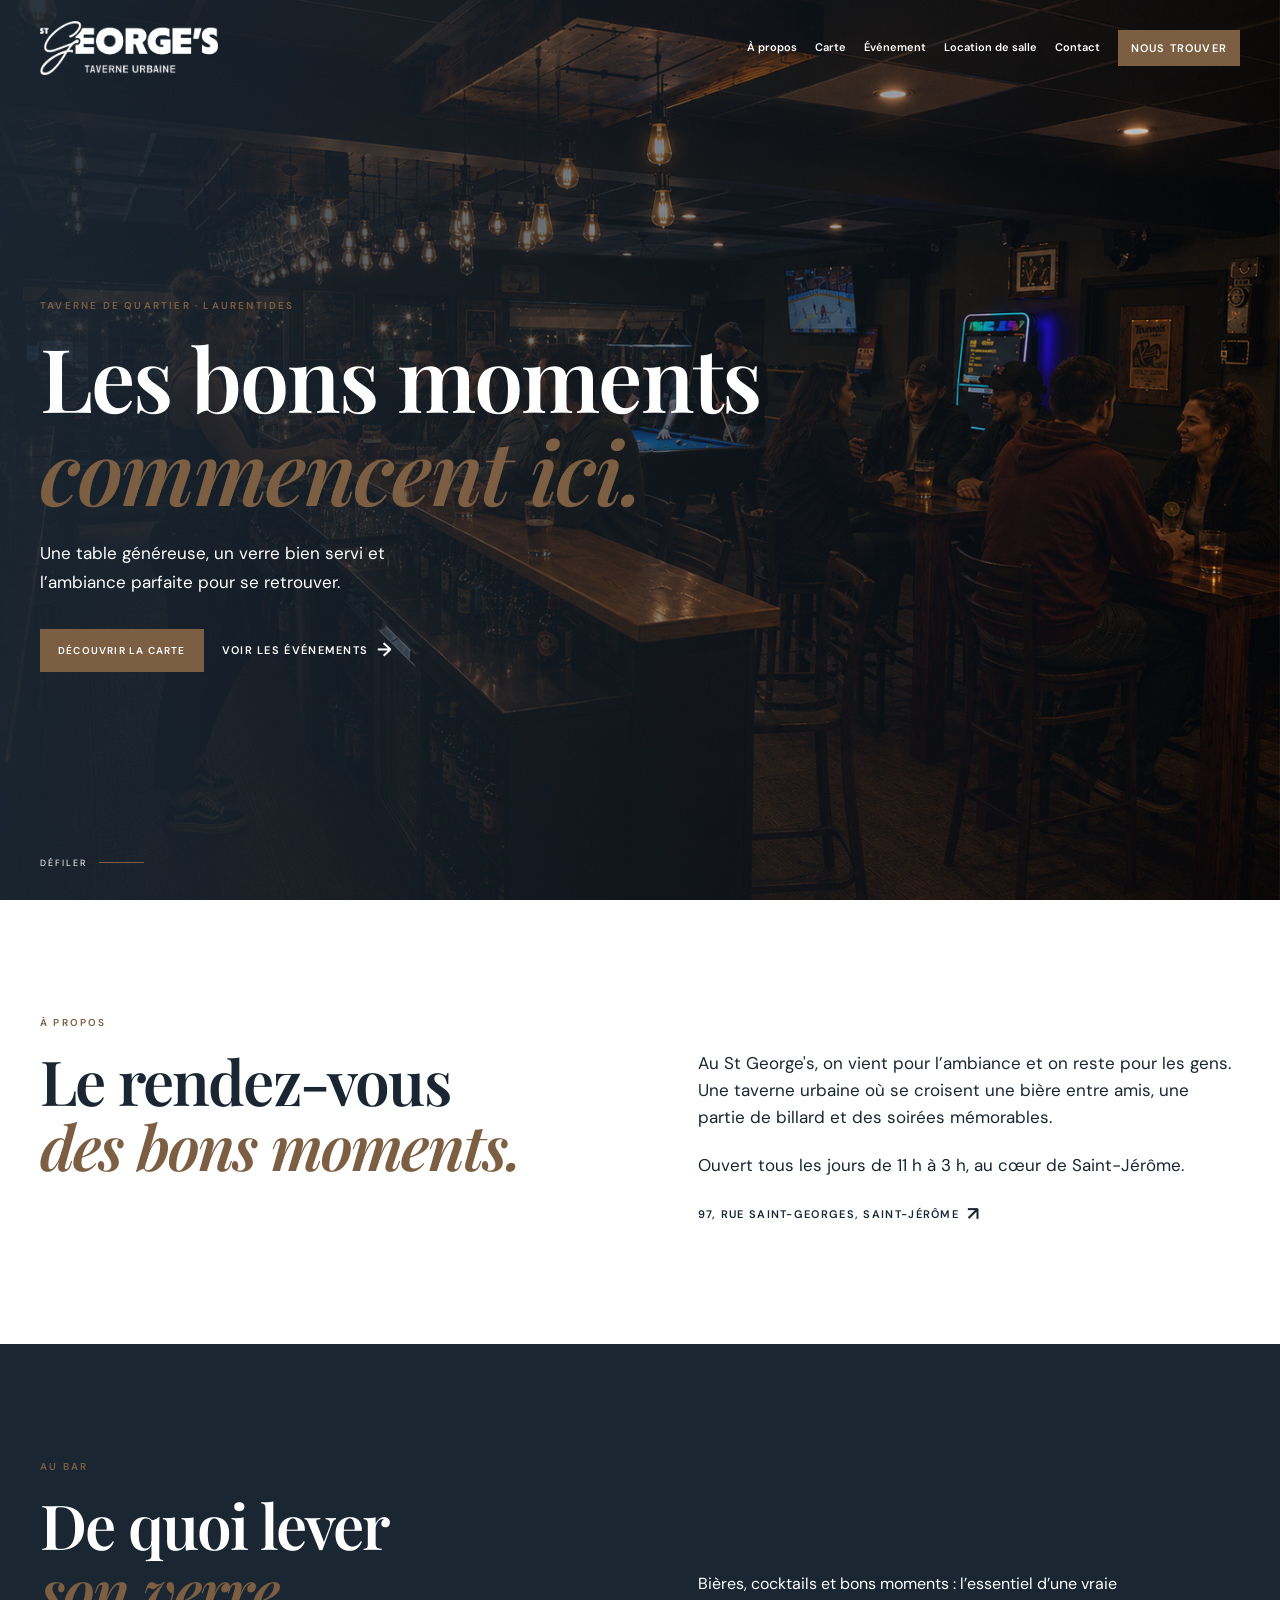
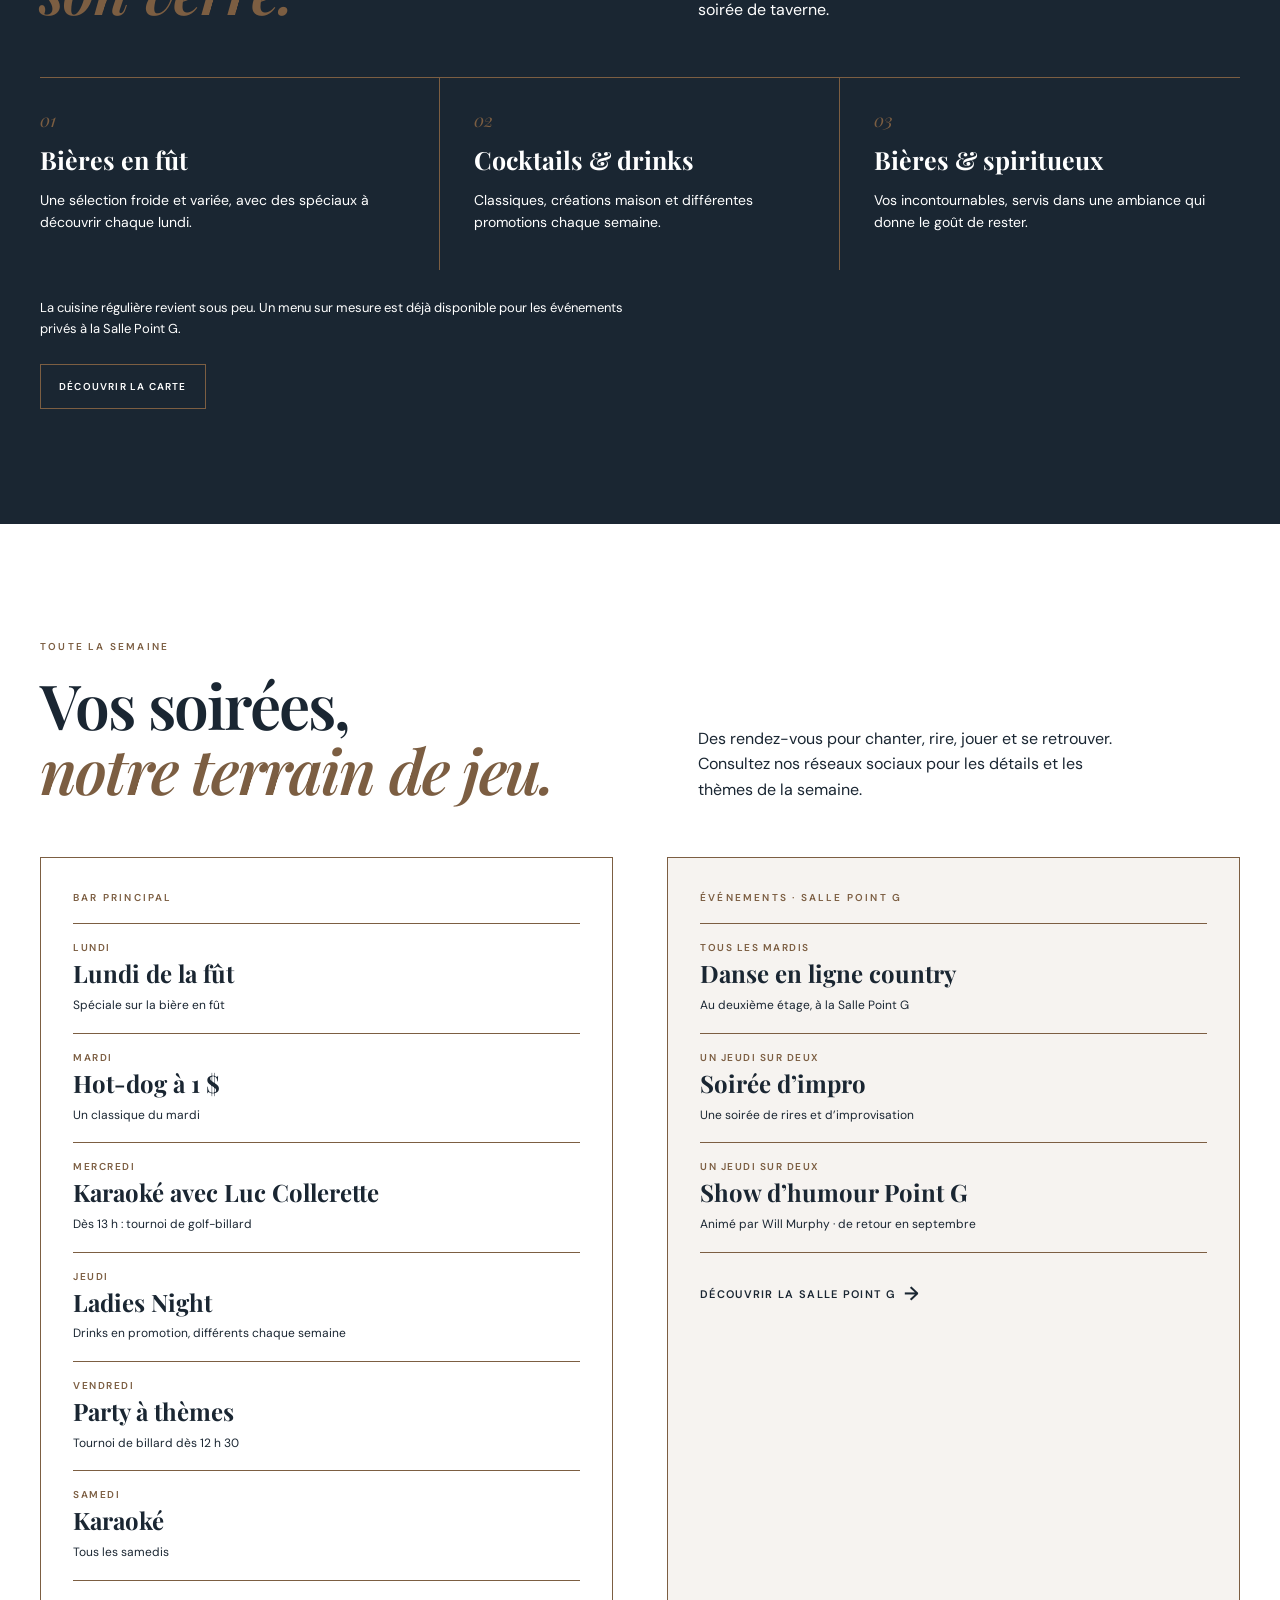
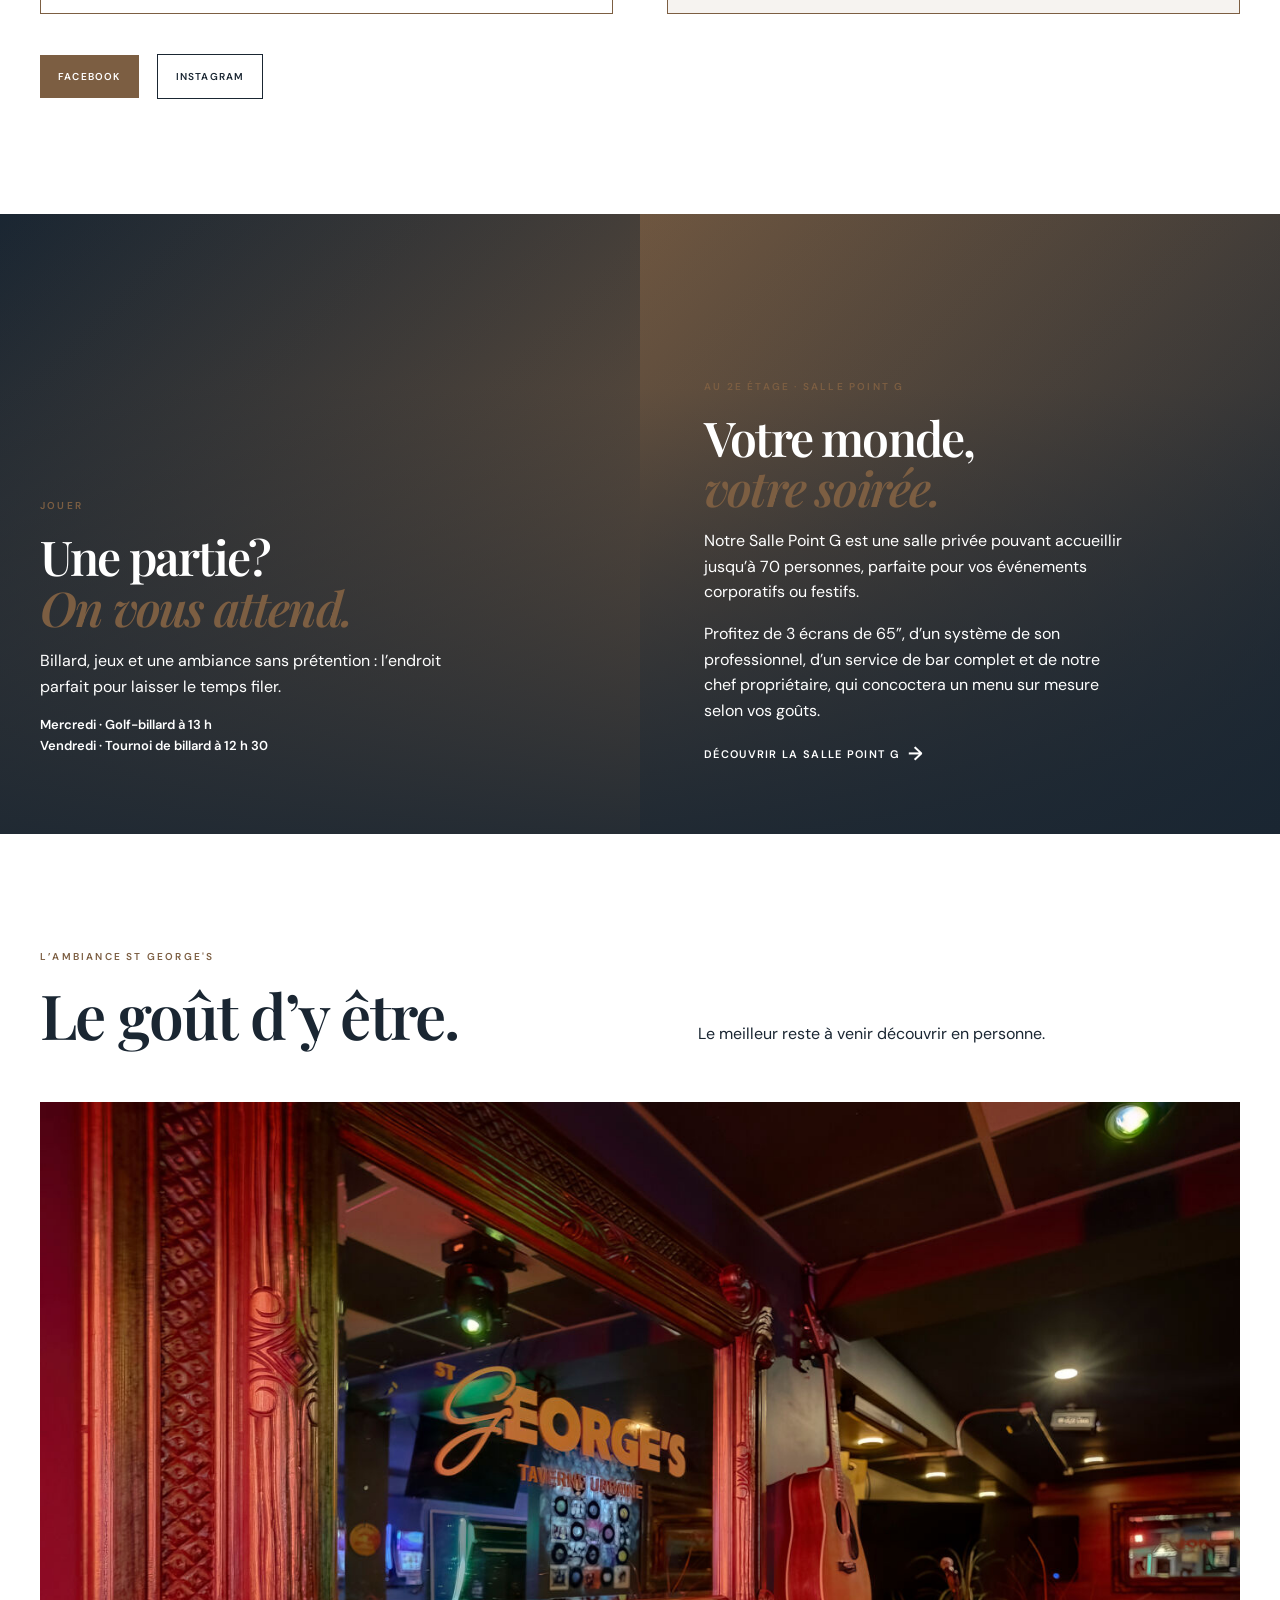
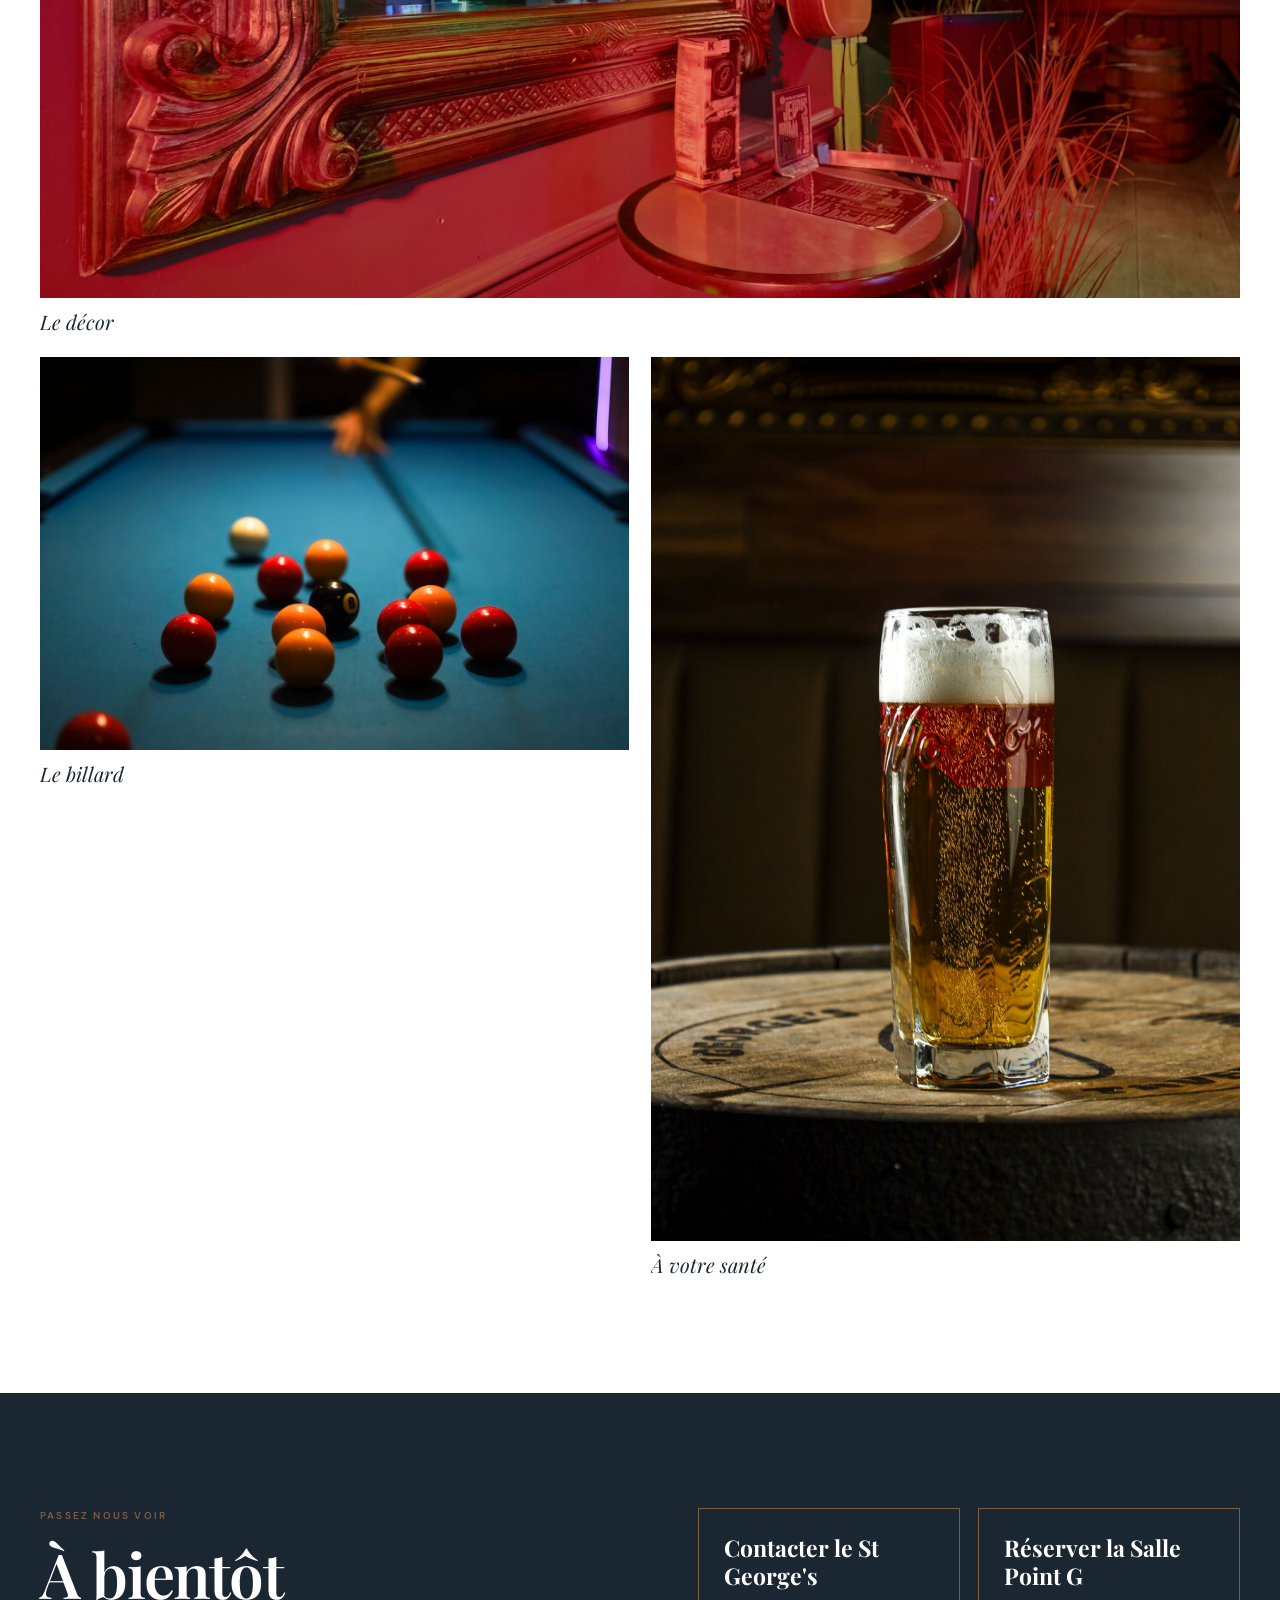
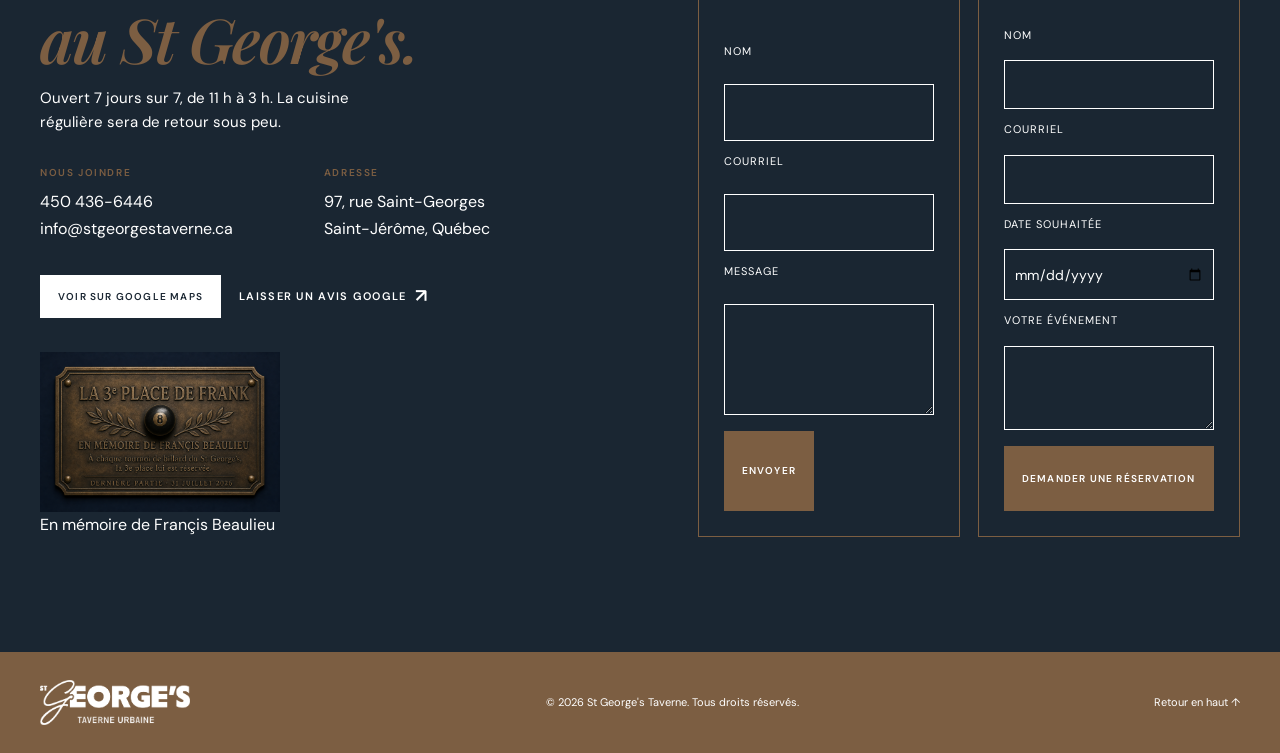
==== index.html @ 59e43354 "Add files via upload" ====
<!doctype html>
<html lang="fr-CA">
  <head>
    <meta charset="UTF-8" />
    <meta name="viewport" content="width=device-width, initial-scale=1.0" />
    <meta name="description" content="St George's Taverne — un lieu chaleureux pour manger, boire et se retrouver dans les Laurentides." />
    <meta name="theme-color" content="#17120f" />
    <link rel="icon" type="image/png" href="assets/favicon-stgeorges.png" />
    <link rel="apple-touch-icon" href="assets/favicon-stgeorges.png" />
    <title>St George's Taverne | Manger, boire, se retrouver</title>
    <link rel="preconnect" href="https://fonts.googleapis.com" />
    <link rel="preconnect" href="https://fonts.gstatic.com" crossorigin />
    <link href="https://fonts.googleapis.com/css2?family=DM+Sans:opsz,wght@9..40,400;9..40,500;9..40,600&family=Playfair+Display:ital,wght@0,600;0,700;1,600&display=swap" rel="stylesheet" />
    <link rel="stylesheet" href="styles.css" />
    <link rel="stylesheet" href="photo.css" />
    <link rel="stylesheet" href="gallery.css" />
  </head>
  <body>
    <a class="skip-link" href="#contenu">Aller au contenu</a>
    <header class="site-header" id="top">
      <nav class="nav container" aria-label="Navigation principale">
        <a class="brand" href="#top" aria-label="St George's Taverne — accueil">
          <img class="brand-logo" src="assets/logo-long.png" alt="St George's Taverne Urbaine" />
        </a>
        <button class="nav-toggle" type="button" aria-expanded="false" aria-controls="nav-links"><span></span><span></span><span></span><span class="sr-only">Ouvrir le menu</span></button>
        <div class="nav-links" id="nav-links">
          <a href="#histoire">À propos</a><a href="carte.html">Carte</a><a href="#evenements">Événement</a><a href="salle-point-g.html">Location de salle</a><a href="#contact">Contact</a>
          <a class="button button-small" href="https://www.google.com/maps/search/?api=1&query=97+rue+Saint-Georges,+Saint-Jérôme,+QC" target="_blank" rel="noreferrer">Nous trouver</a>
        </div>
      </nav>
    </header>

    <main id="contenu">
      <section class="hero" aria-label="Bienvenue au St George's Taverne">
        <div class="hero-overlay"></div>
        <div class="container hero-content">
          <p class="eyebrow">Taverne de quartier · Laurentides</p>
          <h1>Les bons moments<br /><em>commencent ici.</em></h1>
          <p class="hero-copy">Une table généreuse, un verre bien servi et l’ambiance parfaite pour se retrouver.</p>
          <div class="hero-actions"><a class="button" href="carte.html">Découvrir la carte</a><a class="text-link" href="#evenements">Voir les événements <span>→</span></a></div>
        </div>
        <a class="scroll-cue" href="#histoire">Défiler <span></span></a>
      </section>

      <section class="intro section" id="histoire">
        <div class="container two-col">
          <div><p class="eyebrow">À propos</p><h2>Le rendez-vous<br /><em>des bons moments.</em></h2></div>
          <div class="intro-copy"><p>Au St George's, on vient pour l’ambiance et on reste pour les gens. Une taverne urbaine où se croisent une bière entre amis, une partie de billard et des soirées mémorables.</p><p>Ouvert tous les jours de 11 h à 3 h, au cœur de Saint-Jérôme.</p><a class="text-link dark" href="https://www.google.com/maps/search/?api=1&query=97+rue+Saint-Georges,+Saint-Jérôme,+QC" target="_blank" rel="noreferrer">97, rue Saint-Georges, Saint-Jérôme <span>↗</span></a></div>
        </div>
      </section>

      <section class="menu-section section" id="menu">
        <div class="container"><div class="section-heading"><div><p class="eyebrow">Au bar</p><h2>De quoi lever<br /><em>son verre.</em></h2></div><p>Bières, cocktails et bons moments : l’essentiel d’une vraie soirée de taverne.</p></div>
          <div class="menu-grid">
            <article><span class="menu-number">01</span><h3>Bières en fût</h3><p>Une sélection froide et variée, avec des spéciaux à découvrir chaque lundi.</p></article>
            <article><span class="menu-number">02</span><h3>Cocktails & drinks</h3><p>Classiques, créations maison et différentes promotions chaque semaine.</p></article>
            <article><span class="menu-number">03</span><h3>Bières & spiritueux</h3><p>Vos incontournables, servis dans une ambiance qui donne le goût de rester.</p></article>
          </div><p class="menu-note">La cuisine régulière revient sous peu. Un menu sur mesure est déjà disponible pour les événements privés à la Salle Point G.</p><a class="button button-outline" href="carte.html">Découvrir la carte</a>
        </div>
      </section>

      <section class="events section" id="evenements"><div class="container"><div class="section-heading"><div><p class="eyebrow">Toute la semaine</p><h2>Vos soirées,<br /><em>notre terrain de jeu.</em></h2></div><p>Des rendez-vous pour chanter, rire, jouer et se retrouver. Consultez nos réseaux sociaux pour les détails et les thèmes de la semaine.</p></div><div class="program-grid"><div class="program-block"><p class="eyebrow">Bar principal</p><div class="event-list"><article><p>Lundi</p><h3>Lundi de la fût</h3><span>Spéciale sur la bière en fût</span></article><article><p>Mardi</p><h3>Hot-dog à 1 $</h3><span>Un classique du mardi</span></article><article><p>Mercredi</p><h3>Karaoké avec Luc Collerette</h3><span>Dès 13 h : tournoi de golf-billard</span></article><article><p>Jeudi</p><h3>Ladies Night</h3><span>Drinks en promotion, différents chaque semaine</span></article><article><p>Vendredi</p><h3>Party à thèmes</h3><span>Tournoi de billard dès 12 h 30</span></article><article><p>Samedi</p><h3>Karaoké</h3><span>Tous les samedis</span></article></div></div><div class="program-block point-g"><p class="eyebrow">Événements · Salle Point G</p><div class="event-list"><article><p>Tous les mardis</p><h3>Danse en ligne country</h3><span>Au deuxième étage, à la Salle Point G</span></article><article><p>Un jeudi sur deux</p><h3>Soirée d’impro</h3><span>Une soirée de rires et d’improvisation</span></article><article><p>Un jeudi sur deux</p><h3>Show d’humour Point G</h3><span>Animé par Will Murphy · de retour en septembre</span></article></div><a class="text-link dark" href="salle-point-g.html">Découvrir la Salle Point G <span>→</span></a></div></div><div class="social-links"><a class="button" href="https://www.facebook.com/p/St-Georges-taverne-urbaine-61566446579908/" target="_blank" rel="noreferrer">Facebook</a><a class="button button-outline dark-outline" href="https://www.instagram.com/stgeorges_taverne_urbaine/" target="_blank" rel="noreferrer">Instagram</a></div></div></section>

      <section class="features" id="billard"><div class="feature feature-billiard"><div><p class="eyebrow">Jouer</p><h2>Une partie?<br /><em>On vous attend.</em></h2><p>Billard, jeux et une ambiance sans prétention : l’endroit parfait pour laisser le temps filer.</p><p class="feature-detail">Mercredi · Golf-billard à 13 h<br />Vendredi · Tournoi de billard à 12 h 30</p></div></div><div class="feature feature-room" id="location-salle"><div><p class="eyebrow">Au 2e étage · Salle Point G</p><h2>Votre monde,<br /><em>votre soirée.</em></h2><p>Notre Salle Point G est une salle privée pouvant accueillir jusqu’à 70 personnes, parfaite pour vos événements corporatifs ou festifs.</p><p>Profitez de 3 écrans de 65”, d’un système de son professionnel, d’un service de bar complet et de notre chef propriétaire, qui concoctera un menu sur mesure selon vos goûts.</p><a class="text-link" href="salle-point-g.html">Découvrir la Salle Point G <span>→</span></a></div></div></section>

      <section class="gallery section" id="galerie"><div class="container"><div class="section-heading"><div><p class="eyebrow">L’ambiance St George's</p><h2>Le goût d’y être.</h2></div><p>Le meilleur reste à venir découvrir en personne.</p></div><div class="gallery-grid"><figure class="gallery-card tall"><img src="assets/ambiance-decor.jpg" alt="Décor et miroir du St George's" /><figcaption>Le décor</figcaption></figure><figure class="gallery-card food"><img src="assets/ambiance-billard.jpg" alt="Table de billard du St George's" /><figcaption>Le billard</figcaption></figure><figure class="gallery-card friends"><img src="assets/ambiance-biere.jpg" alt="Bière servie au St George's" /><figcaption>À votre santé</figcaption></figure></div></div></section>

      <section class="contact section" id="contact"><div class="container"><div class="contact-grid"><div><p class="eyebrow">Passez nous voir</p><h2>À bientôt<br /><em>au St George's.</em></h2><p class="contact-note">Ouvert 7 jours sur 7, de 11 h à 3 h. La cuisine régulière sera de retour sous peu.</p><div class="contact-details"><div><h3>Nous joindre</h3><a href="tel:+14504366446">450 436-6446</a><a href="mailto:info@stgeorgestaverne.ca">info@stgeorgestaverne.ca</a></div><div><h3>Adresse</h3><p>97, rue Saint-Georges<br />Saint-Jérôme, Québec</p></div></div><div class="social-links"><a class="button button-light" href="https://www.google.com/maps/search/?api=1&query=97+rue+Saint-Georges,+Saint-Jérôme,+QC" target="_blank" rel="noreferrer">Voir sur Google Maps</a><a class="text-link" href="https://g.page/r/CQ06RSkcrEW6EAI/review" target="_blank" rel="noreferrer">Laisser un avis Google <span>↗</span></a></div><figure class="frank-plaque" style="width:min(240px,70vw);margin:34px 0 0"><a style="display:block" href="https://www.facebook.com/share/p/198yFSubGu/" target="_blank" rel="noreferrer" aria-label="Lire l'hommage à Françis Beaulieu sur Facebook"><img style="display:block;max-width:100%;height:auto" src="assets/plaque-francis-beaulieu.png" alt="Plaque commémorative : La 3e place de Frank, en mémoire de Françis Beaulieu" /></a><figcaption>En mémoire de Françis Beaulieu</figcaption></figure></div><div class="forms"><form class="contact-form" action="https://formsubmit.co/info@stgeorgestaverne.ca" method="POST"><input type="hidden" name="_subject" value="Message depuis le site St George's" /><input type="hidden" name="_template" value="table" /><input type="hidden" name="_captcha" value="true" /><h3>Contacter le St George's</h3><label>Nom<input name="Nom" required /></label><label>Courriel<input name="Courriel" type="email" required /></label><label>Message<textarea name="Message" rows="4" required></textarea></label><button class="button" type="submit">Envoyer</button></form><form class="contact-form" id="reservation" action="https://formsubmit.co/reservation@stgeorgestaverne.ca" method="POST"><input type="hidden" name="_subject" value="Demande de réservation — Salle Point G" /><input type="hidden" name="_template" value="table" /><input type="hidden" name="_captcha" value="true" /><h3>Réserver la Salle Point G</h3><label>Nom<input name="Nom" required /></label><label>Courriel<input name="Courriel" type="email" required /></label><label>Date souhaitée<input name="Date souhaitée" type="date" /></label><label>Votre événement<textarea name="Détails de l’événement" rows="3" required></textarea></label><button class="button" type="submit">Demander une réservation</button></form></div></div></div></section>
    </main>
    <footer class="footer"><div class="container"><a class="brand" href="#top"><img class="brand-logo" src="assets/logo-long.png" alt="St George's Taverne Urbaine" /></a><p>© <span id="year"></span> St George's Taverne. Tous droits réservés.</p><a href="#top">Retour en haut ↑</a></div></footer>
    <script src="script.js"></script>
  </body>
</html>
---- styles.css ----
:root{--blue:#1a2632;--wood:#7c5e42;--white:#fff;--display:"Playfair Display",Georgia,serif;--body:"DM Sans",Arial,sans-serif}*{box-sizing:border-box}html{scroll-behavior:smooth}body{margin:0;background:var(--white);color:var(--blue);font-family:var(--body);line-height:1.6}.container{width:min(1200px,calc(100% - 48px));margin:auto}.skip-link{position:absolute;left:-999px}.skip-link:focus{left:10px;top:10px;z-index:9;background:#fff;padding:10px}.site-header{position:absolute;z-index:5;width:100%;color:#fff}.nav{height:96px;display:flex;align-items:center;justify-content:space-between;gap:20px}.brand{display:flex;align-items:center;text-decoration:none}.brand-logo{display:block;width:178px;height:auto;filter:brightness(0) invert(1)}.nav-links{display:flex;gap:18px;align-items:center}.nav-links a{color:inherit;text-decoration:none;font-size:11px;font-weight:600;white-space:nowrap}.nav-links>a:not(.button):hover{color:var(--wood)}.button{display:inline-block;border:0;background:var(--wood);color:#fff;text-decoration:none;text-transform:uppercase;letter-spacing:1.2px;font:600 10px var(--body);padding:15px 18px;cursor:pointer;transition:.2s}.button:hover{background:#fff;color:var(--blue);transform:translateY(-2px)}.button-small{padding:11px 13px}.button-outline{border:1px solid var(--wood);background:transparent}.button-outline:hover{background:var(--wood);color:#fff}.button-light{background:#fff;color:var(--blue)}.nav-toggle{display:none}.hero{min-height:720px;height:100svh;max-height:930px;position:relative;color:#fff;background:url("assets/hero-taverne.png") center/cover no-repeat;display:flex;align-items:center}.hero-overlay{position:absolute;inset:0;background:linear-gradient(90deg,rgba(26,38,50,.94),rgba(26,38,50,.61) 44%,rgba(26,38,50,.15))}.hero-content{position:relative;padding-top:70px}.eyebrow{font-size:10px;letter-spacing:2.2px;text-transform:uppercase;font-weight:600;color:var(--wood);margin:0 0 17px}.hero h1,h2{font-family:var(--display);font-weight:600;line-height:1.05;letter-spacing:-1.8px}.hero h1{font-size:clamp(50px,7vw,88px);margin:0 0 23px}.hero h1 em,h2 em{color:var(--wood)}.hero-copy{width:min(420px,100%);font-size:17px;line-height:1.7;margin:0 0 32px}.hero-actions,.social-links{display:flex;gap:18px;align-items:center;flex-wrap:wrap}.text-link{color:#fff;text-transform:uppercase;letter-spacing:1.3px;font-size:11px;font-weight:600;text-decoration:none}.text-link span{font-size:19px;vertical-align:-2px;margin-left:4px;transition:.2s}.text-link:hover span{margin-left:10px}.dark{color:var(--blue)}.scroll-cue{position:absolute;bottom:30px;left:max(24px,calc((100vw - 1200px)/2));color:#fff;text-decoration:none;text-transform:uppercase;font-size:9px;letter-spacing:2px;display:flex;align-items:center;gap:12px}.scroll-cue span{width:45px;height:1px;background:var(--wood)}.section{padding:115px 0}h2{font-size:clamp(40px,5vw,62px);margin:0}h3{font-family:var(--display);font-size:25px;line-height:1.2;margin:10px 0}.two-col,.section-heading,.contact-grid{display:grid;grid-template-columns:1fr 1fr;gap:9vw}.intro-copy{padding-top:35px;font-size:17px}.intro-copy p{margin:0 0 20px}.menu-section{background:var(--blue);color:#fff}.section-heading{align-items:end;margin-bottom:55px}.section-heading>p{margin:0;max-width:420px}.menu-grid{display:grid;grid-template-columns:repeat(3,1fr);border-top:1px solid var(--wood);margin-bottom:28px}.menu-grid article{padding:30px 34px 22px 0;border-right:1px solid var(--wood)}.menu-grid article+article{padding-left:34px}.menu-grid article:last-child{border:0}.menu-number{font:italic 18px var(--display);color:var(--wood)}.menu-grid h3,.menu-grid p{color:#fff}.menu-grid p{font-size:14px}.menu-note{max-width:590px;font-size:13px;margin:0 0 25px;color:#fff}.events{background:#fff}.program-grid{display:grid;grid-template-columns:1fr 1fr;gap:54px}.program-block{padding:32px;border:1px solid var(--wood)}.point-g{background:#f6f3f0}.event-list{border-top:1px solid var(--wood)}.event-list article{padding:16px 0;border-bottom:1px solid var(--wood);position:relative}.event-list p{font-size:10px;text-transform:uppercase;letter-spacing:1.5px;color:var(--wood);font-weight:600;margin:0}.event-list h3{font-size:24px;margin:3px 0}.event-list span{font-size:12px;color:var(--blue)}.program-block .text-link{margin-top:26px;display:inline-block}.events .social-links{margin-top:40px}.dark-outline{color:var(--blue);border-color:var(--blue)}.dark-outline:hover{background:var(--blue);color:#fff}.features{display:grid;grid-template-columns:1fr 1fr}.feature{min-height:620px;position:relative;color:#fff;display:flex;align-items:flex-end;padding:64px calc((100% - min(600px,calc(50vw - 24px))));}.feature:before{content:"";position:absolute;inset:0;background:linear-gradient(0deg,rgba(26,38,50,.88),rgba(26,38,50,.14) 72%)}.feature>div{position:relative;max-width:440px}.feature h2{font-size:48px}.feature p:not(.eyebrow){max-width:420px}.feature-detail{font-size:13px;font-weight:600}.feature-billiard{background:linear-gradient(135deg,var(--blue),var(--wood));padding-left:max(24px,calc((100vw - 1200px)/2))}.feature-room{background:linear-gradient(135deg,var(--wood),var(--blue));padding-right:max(24px,calc((100vw - 1200px)/2));padding-left:64px}.gallery{padding-bottom:115px}.gallery-grid{display:grid;grid-template-columns:1.15fr 1fr;grid-template-rows:190px 190px;gap:16px}.gallery-card{position:relative;overflow:hidden;background:linear-gradient(45deg,var(--blue),var(--wood))}.gallery-card:before{content:"";position:absolute;inset:0;background:linear-gradient(0deg,rgba(26,38,50,.65),transparent 60%)}.gallery-card span{position:absolute;bottom:16px;left:18px;color:#fff;font:italic 20px var(--display)}.tall{grid-row:span 2}.food{background:linear-gradient(45deg,var(--wood),var(--blue))}.contact{background:var(--blue);color:#fff}.contact .eyebrow,.contact h2 em,.contact-details h3{color:var(--wood)}.contact-note{max-width:360px;font-size:15px}.contact-details{display:grid;grid-template-columns:1fr 1fr;gap:25px;margin:32px 0}.contact-details h3{font:600 10px var(--body);text-transform:uppercase;letter-spacing:1.6px;margin:0 0 9px}.contact-details p,.contact-details a{display:block;color:#fff;text-decoration:none;margin:0;line-height:1.7}.forms{display:grid;grid-template-columns:1fr 1fr;gap:18px}.contact-form{border:1px solid var(--wood);padding:25px;display:grid;gap:12px}.contact-form h3{font-size:23px;color:#fff;margin:0 0 4px}.contact-form label{font-size:11px;text-transform:uppercase;letter-spacing:1px;color:#fff;display:grid;gap:5px}.contact-form input,.contact-form textarea{width:100%;border:1px solid #fff;background:transparent;color:#fff;padding:9px;font:14px var(--body);resize:vertical}.contact-form button{justify-self:start;margin-top:4px}.footer{background:var(--wood);color:#fff;padding:28px 0}.footer .container{display:flex;align-items:center;justify-content:space-between;gap:25px}.footer .brand-logo{width:150px}.footer p,.footer a:not(.brand){font-size:11px;color:#fff;text-decoration:none;margin:0}.sr-only{position:absolute;width:1px;height:1px;clip:rect(0,0,0,0);overflow:hidden}@media(max-width:1050px){.nav-links{gap:10px}.nav-links a{font-size:10px}.brand-logo{width:150px}}@media(max-width:760px){.container{width:min(100% - 40px,600px)}.nav{height:78px}.brand-logo{width:145px}.nav-toggle{display:flex;flex-direction:column;gap:5px;border:0;background:none;color:#fff;padding:8px}.nav-toggle span:not(.sr-only){display:block;width:24px;height:1px;background:currentColor}.nav-links{display:none;position:absolute;top:78px;left:0;width:100%;padding:23px 20px 27px;background:var(--blue);flex-direction:column;align-items:flex-start;gap:20px}.nav-links.is-open{display:flex}.nav-links .button{width:100%;text-align:center}.hero{min-height:650px}.hero h1{letter-spacing:-1px}.hero-copy{font-size:15px}.scroll-cue{left:20px}.section{padding:78px 0}.two-col,.section-heading,.contact-grid,.program-grid,.forms{grid-template-columns:1fr;gap:25px}.intro-copy{padding-top:0;font-size:16px}.section-heading{margin-bottom:35px}.menu-grid{grid-template-columns:1fr}.menu-grid article,.menu-grid article+article{padding:22px 0;border-right:0;border-bottom:1px solid var(--wood)}.program-block{padding:24px}.features{grid-template-columns:1fr}.feature{min-height:520px;padding:50px 20px}.feature h2{font-size:42px}.gallery-grid{grid-template-columns:1fr;grid-template-rows:250px 160px 160px}.tall{grid-row:auto}.footer .container{align-items:flex-start;flex-direction:column;gap:16px}}
---- photo.css ----
.hero{background-image:url("assets/st-georges-ambiance.png");background-position:center}
---- gallery.css ----
/* Les photos déterminent elles-mêmes leur format : aucun cadre fixe ni recadrage. */
.gallery-grid{display:grid;grid-template-columns:repeat(2,minmax(0,1fr));grid-template-rows:auto;align-items:start;gap:22px}
.gallery-card{margin:0;display:block;position:relative;overflow:hidden;background:none!important}
.gallery-card.tall{grid-column:span 2;grid-row:auto}
.gallery-card img{display:block;width:100%;height:auto}
.gallery-card:before{display:none}
.gallery-card figcaption{display:block;padding:10px 0 0;color:#1a2632;font:italic 20px "Playfair Display",Georgia,serif}
@media(max-width:760px){.gallery-grid{grid-template-columns:1fr}.gallery-card.tall{grid-column:auto}}
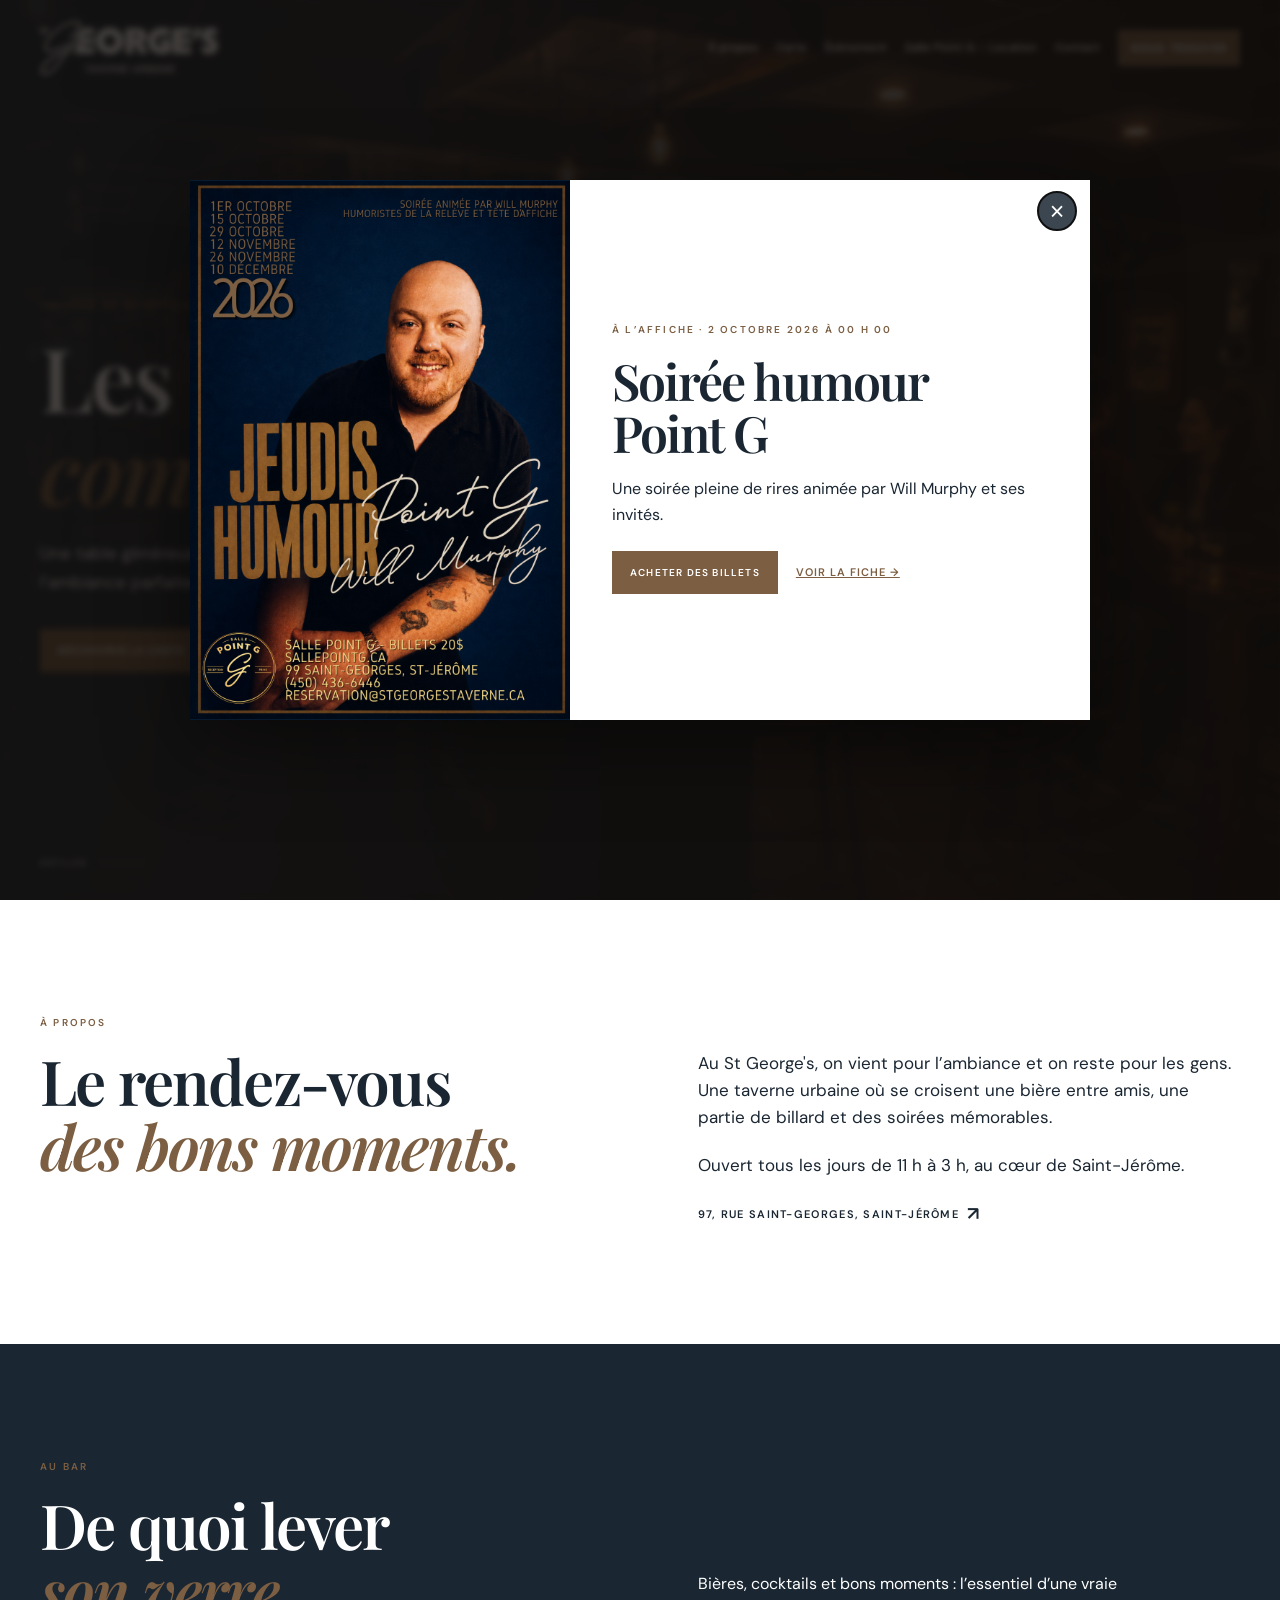
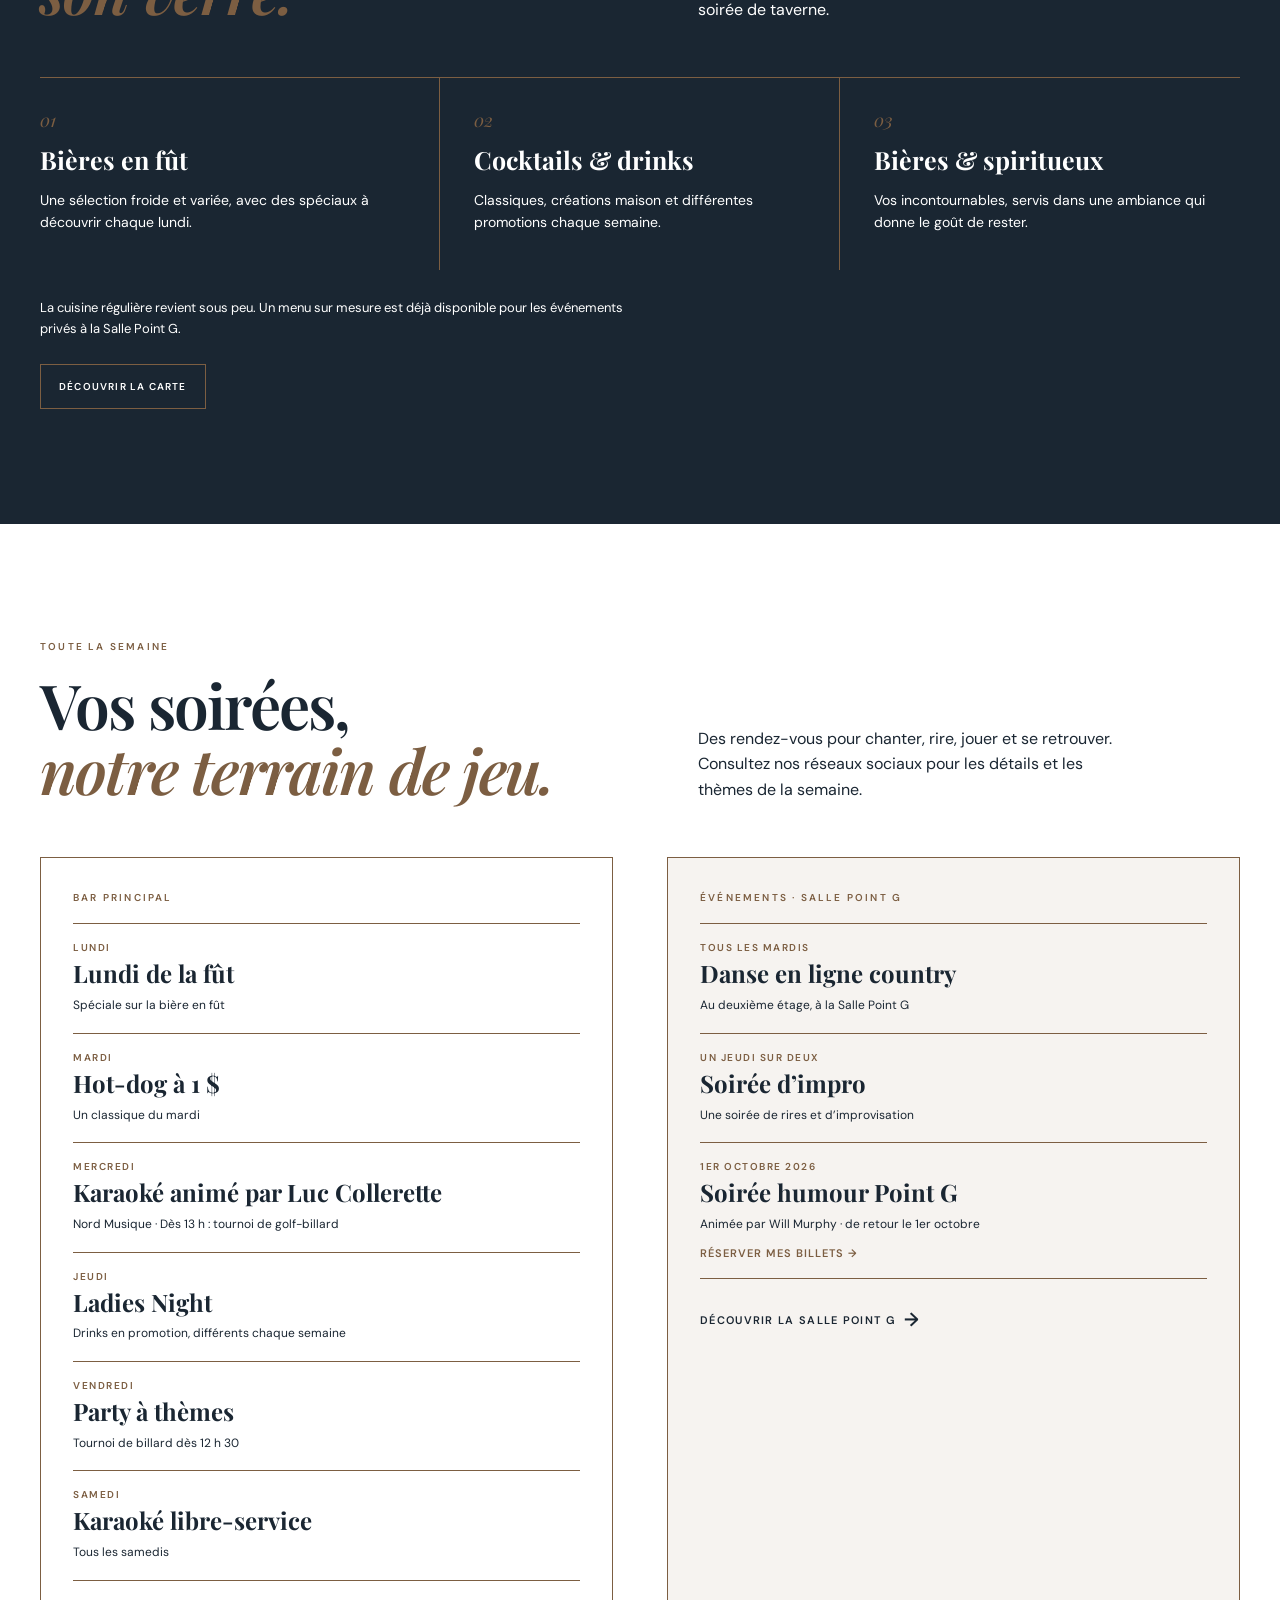
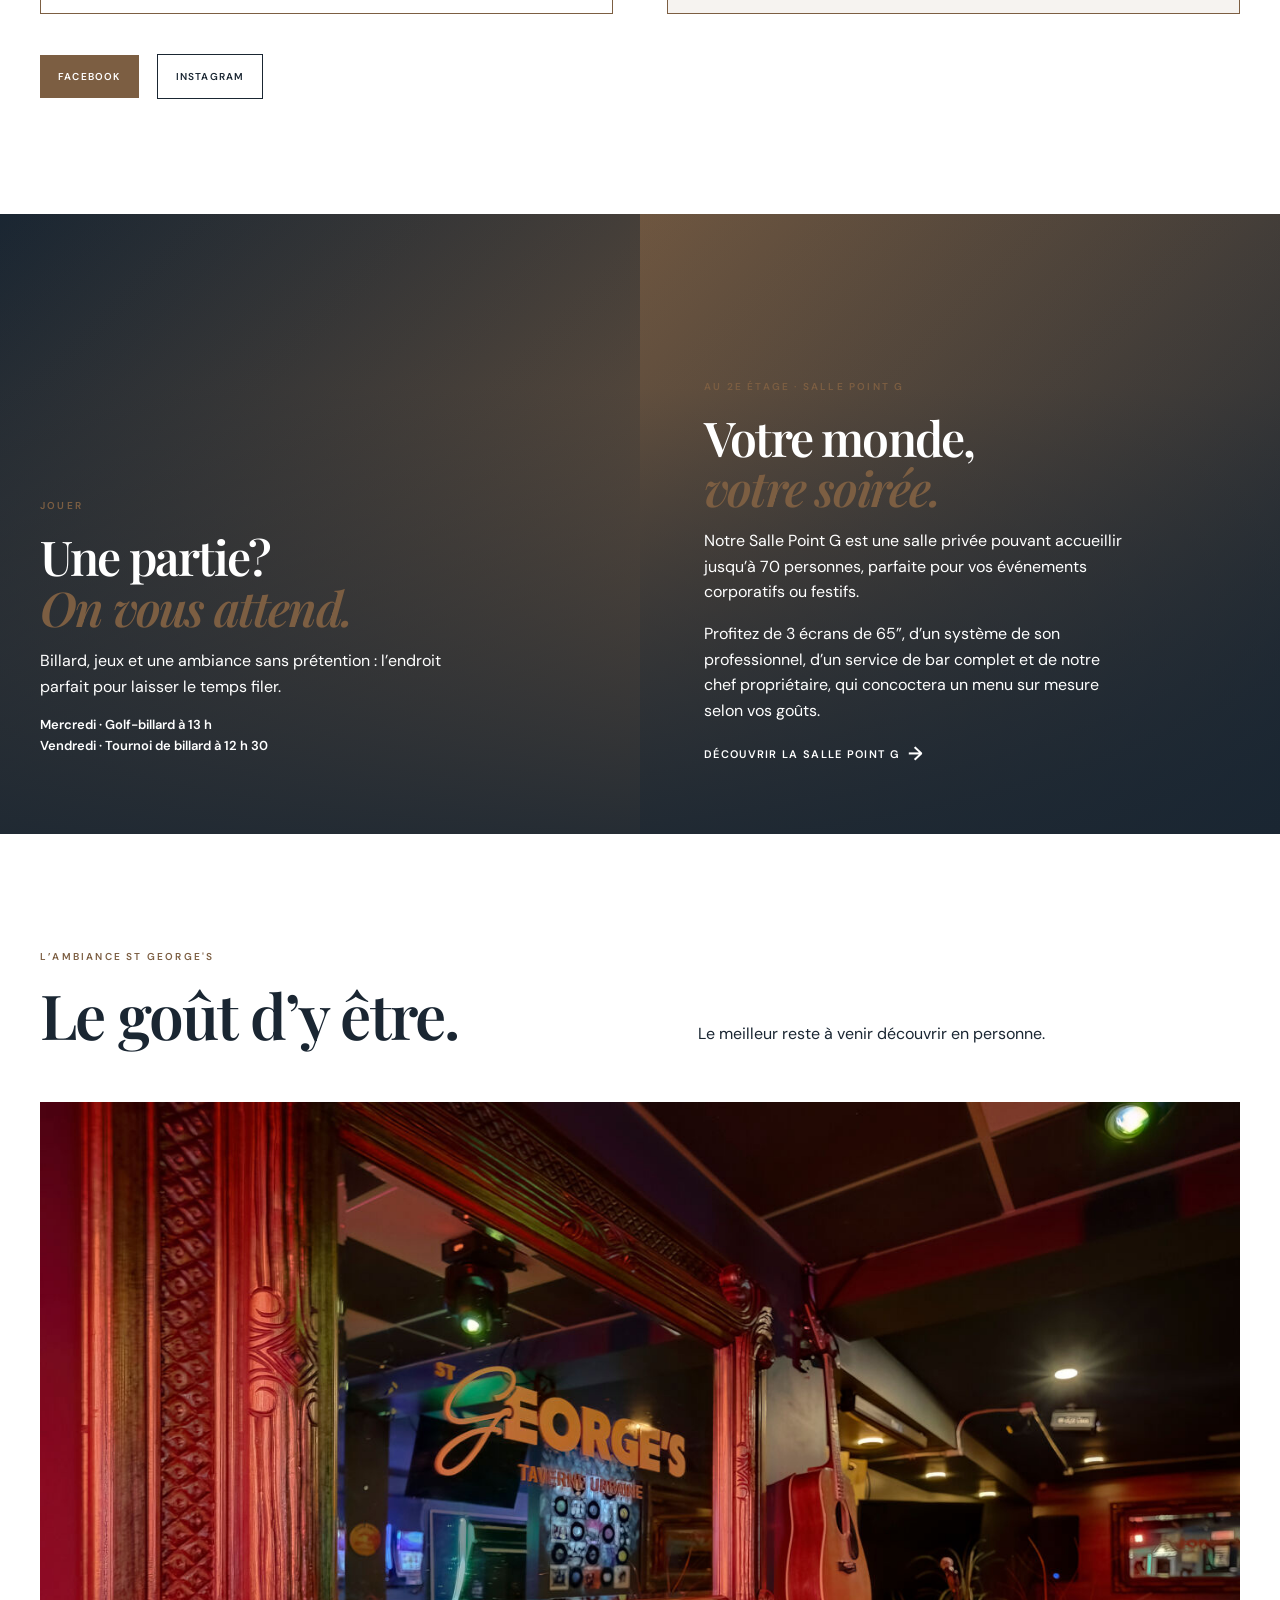
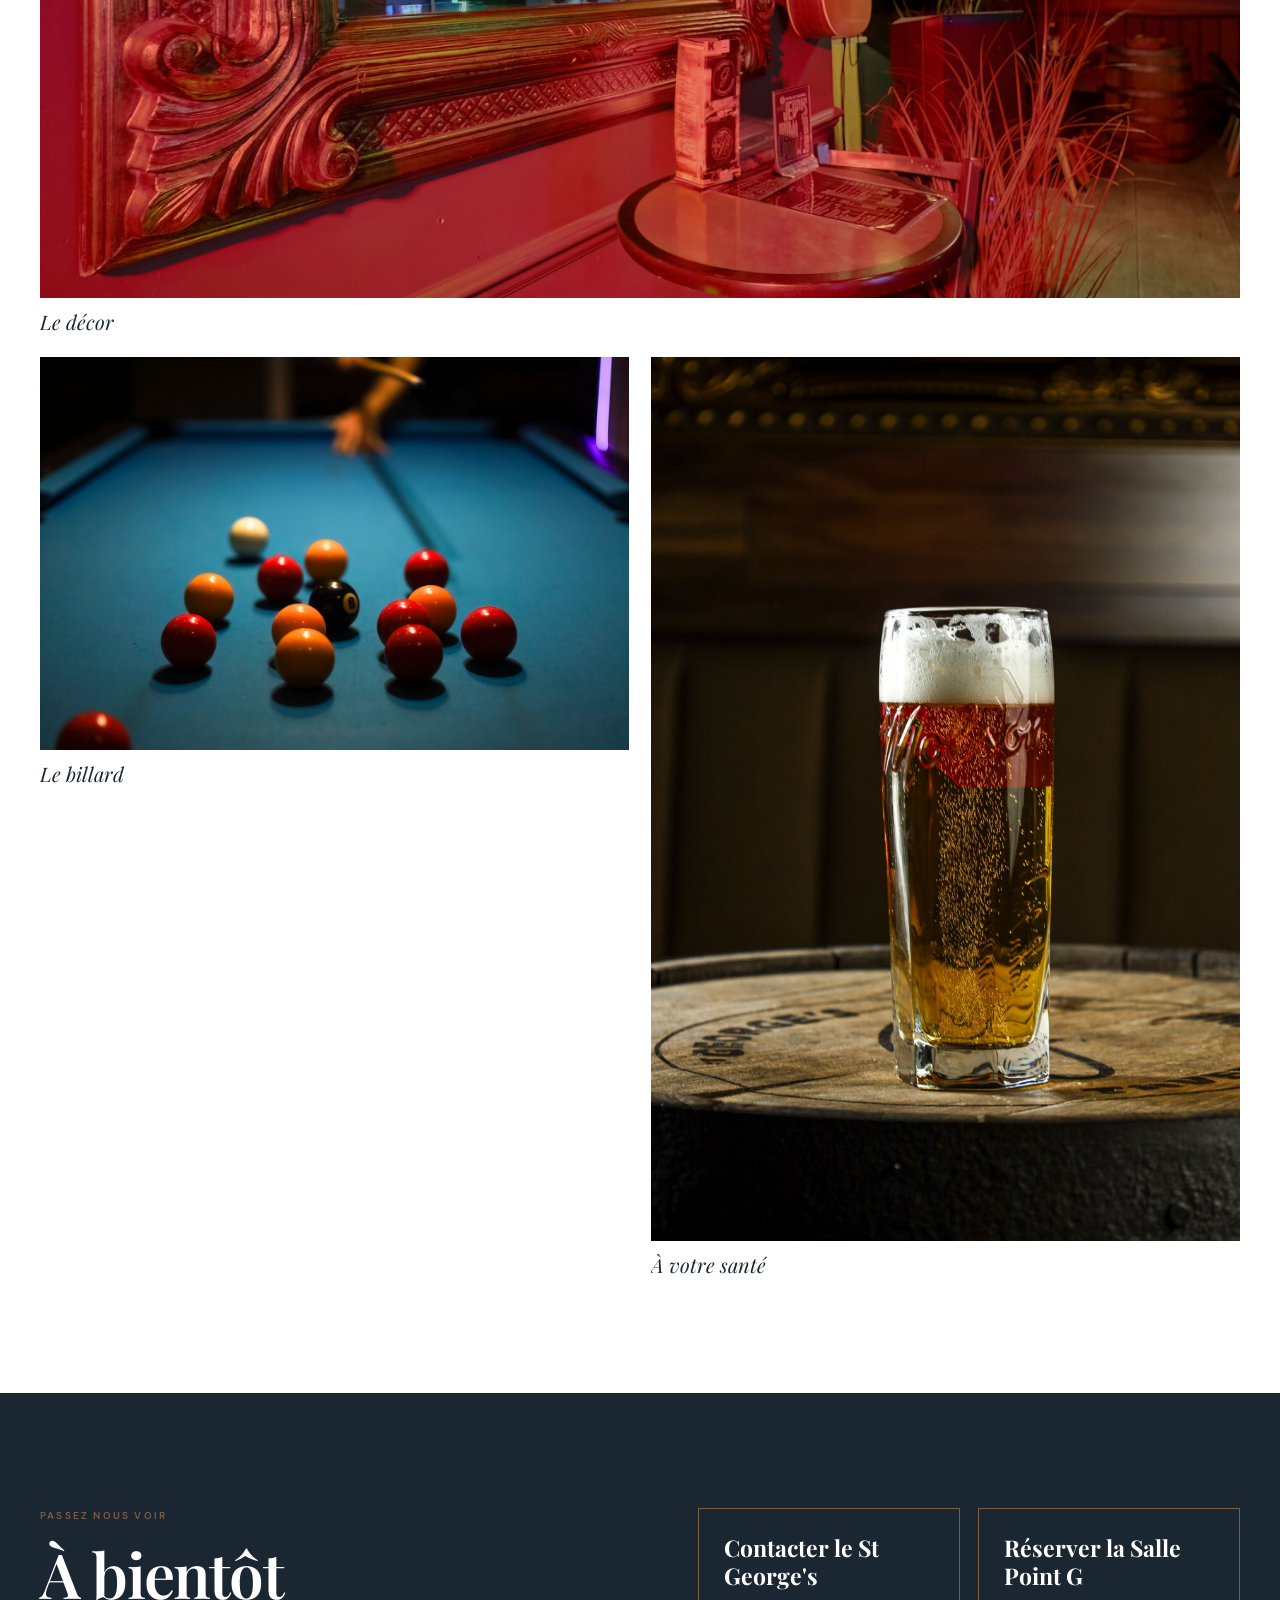
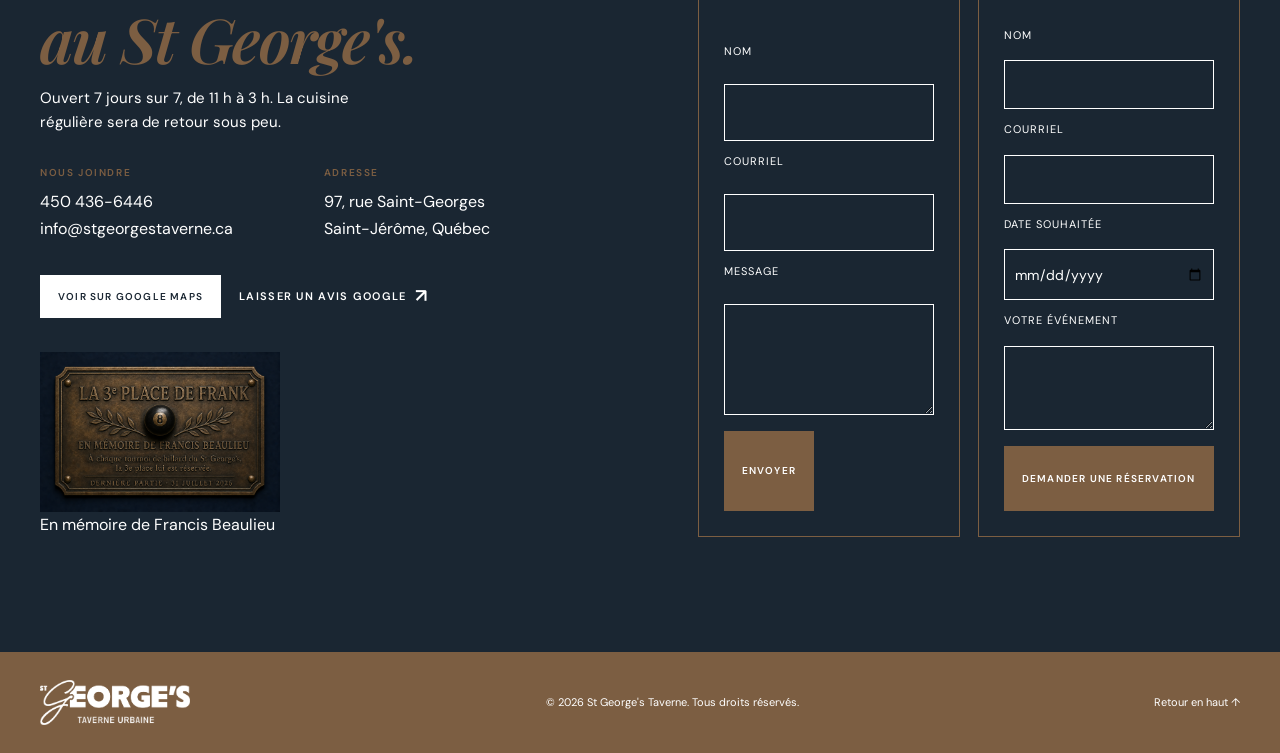
==== commit bdb21904: "Promote Salle Point G events" ====
--- a/index.html
+++ b/index.html
@@ -14,6 +14,7 @@
     <link rel="stylesheet" href="styles.css" />
     <link rel="stylesheet" href="photo.css" />
     <link rel="stylesheet" href="gallery.css" />
+    <link rel="stylesheet" href="event-popup.css" />
   </head>
   <body>
     <a class="skip-link" href="#contenu">Aller au contenu</a>
@@ -24,7 +25,7 @@
         </a>
         <button class="nav-toggle" type="button" aria-expanded="false" aria-controls="nav-links"><span></span><span></span><span></span><span class="sr-only">Ouvrir le menu</span></button>
         <div class="nav-links" id="nav-links">
-          <a href="#histoire">À propos</a><a href="carte.html">Carte</a><a href="#evenements">Événement</a><a href="salle-point-g.html">Location de salle</a><a href="#contact">Contact</a>
+          <a href="#histoire">À propos</a><a href="carte.html">Carte</a><a href="#evenements">Événement</a><a href="https://sallepointg.ca">Salle Point G – Location</a><a href="#contact">Contact</a>
           <a class="button button-small" href="https://www.google.com/maps/search/?api=1&query=97+rue+Saint-Georges,+Saint-Jérôme,+QC" target="_blank" rel="noreferrer">Nous trouver</a>
         </div>
       </nav>
@@ -59,15 +60,18 @@
         </div>
       </section>
 
-      <section class="events section" id="evenements"><div class="container"><div class="section-heading"><div><p class="eyebrow">Toute la semaine</p><h2>Vos soirées,<br /><em>notre terrain de jeu.</em></h2></div><p>Des rendez-vous pour chanter, rire, jouer et se retrouver. Consultez nos réseaux sociaux pour les détails et les thèmes de la semaine.</p></div><div class="program-grid"><div class="program-block"><p class="eyebrow">Bar principal</p><div class="event-list"><article><p>Lundi</p><h3>Lundi de la fût</h3><span>Spéciale sur la bière en fût</span></article><article><p>Mardi</p><h3>Hot-dog à 1 $</h3><span>Un classique du mardi</span></article><article><p>Mercredi</p><h3>Karaoké avec Luc Collerette</h3><span>Dès 13 h : tournoi de golf-billard</span></article><article><p>Jeudi</p><h3>Ladies Night</h3><span>Drinks en promotion, différents chaque semaine</span></article><article><p>Vendredi</p><h3>Party à thèmes</h3><span>Tournoi de billard dès 12 h 30</span></article><article><p>Samedi</p><h3>Karaoké</h3><span>Tous les samedis</span></article></div></div><div class="program-block point-g"><p class="eyebrow">Événements · Salle Point G</p><div class="event-list"><article><p>Tous les mardis</p><h3>Danse en ligne country</h3><span>Au deuxième étage, à la Salle Point G</span></article><article><p>Un jeudi sur deux</p><h3>Soirée d’impro</h3><span>Une soirée de rires et d’improvisation</span></article><article><p>Un jeudi sur deux</p><h3>Show d’humour Point G</h3><span>Animé par Will Murphy · de retour en septembre</span></article></div><a class="text-link dark" href="salle-point-g.html">Découvrir la Salle Point G <span>→</span></a></div></div><div class="social-links"><a class="button" href="https://www.facebook.com/p/St-Georges-taverne-urbaine-61566446579908/" target="_blank" rel="noreferrer">Facebook</a><a class="button button-outline dark-outline" href="https://www.instagram.com/stgeorges_taverne_urbaine/" target="_blank" rel="noreferrer">Instagram</a></div></div></section>
+      <section class="events section" id="evenements"><div class="container"><div class="section-heading"><div><p class="eyebrow">Toute la semaine</p><h2>Vos soirées,<br /><em>notre terrain de jeu.</em></h2></div><p>Des rendez-vous pour chanter, rire, jouer et se retrouver. Consultez nos réseaux sociaux pour les détails et les thèmes de la semaine.</p></div><div class="program-grid"><div class="program-block"><p class="eyebrow">Bar principal</p><div class="event-list"><article><p>Lundi</p><h3>Lundi de la fût</h3><span>Spéciale sur la bière en fût</span></article><article><p>Mardi</p><h3>Hot-dog à 1 $</h3><span>Un classique du mardi</span></article><article><p>Mercredi</p><h3>Karaoké animé par Luc Collerette</h3><span>Nord Musique · Dès 13 h : tournoi de golf-billard</span></article><article><p>Jeudi</p><h3>Ladies Night</h3><span>Drinks en promotion, différents chaque semaine</span></article><article><p>Vendredi</p><h3>Party à thèmes</h3><span>Tournoi de billard dès 12 h 30</span></article><article><p>Samedi</p><h3>Karaoké libre-service</h3><span>Tous les samedis</span></article></div></div><div class="program-block point-g"><p class="eyebrow">Événements · Salle Point G</p><div class="event-list"><article><p>Tous les mardis</p><h3>Danse en ligne country</h3><span>Au deuxième étage, à la Salle Point G</span></article><article><p>Un jeudi sur deux</p><h3>Soirée d’impro</h3><span>Une soirée de rires et d’improvisation</span></article><article><p>1er octobre 2026</p><h3>Soirée humour Point G</h3><span>Animée par Will Murphy · de retour le 1er octobre</span><a class="event-ticket-link" href="https://sallepointg.ca/evenements/soireehumourpointg011026">Réserver mes billets →</a></article></div><a class="text-link dark" href="https://sallepointg.ca">Découvrir la Salle Point G <span>→</span></a></div></div><div class="social-links"><a class="button" href="https://www.facebook.com/p/St-Georges-taverne-urbaine-61566446579908/" target="_blank" rel="noreferrer">Facebook</a><a class="button button-outline dark-outline" href="https://www.instagram.com/stgeorges_taverne_urbaine/" target="_blank" rel="noreferrer">Instagram</a></div></div></section>
 
-      <section class="features" id="billard"><div class="feature feature-billiard"><div><p class="eyebrow">Jouer</p><h2>Une partie?<br /><em>On vous attend.</em></h2><p>Billard, jeux et une ambiance sans prétention : l’endroit parfait pour laisser le temps filer.</p><p class="feature-detail">Mercredi · Golf-billard à 13 h<br />Vendredi · Tournoi de billard à 12 h 30</p></div></div><div class="feature feature-room" id="location-salle"><div><p class="eyebrow">Au 2e étage · Salle Point G</p><h2>Votre monde,<br /><em>votre soirée.</em></h2><p>Notre Salle Point G est une salle privée pouvant accueillir jusqu’à 70 personnes, parfaite pour vos événements corporatifs ou festifs.</p><p>Profitez de 3 écrans de 65”, d’un système de son professionnel, d’un service de bar complet et de notre chef propriétaire, qui concoctera un menu sur mesure selon vos goûts.</p><a class="text-link" href="salle-point-g.html">Découvrir la Salle Point G <span>→</span></a></div></div></section>
+      <section class="features" id="billard"><div class="feature feature-billiard"><div><p class="eyebrow">Jouer</p><h2>Une partie?<br /><em>On vous attend.</em></h2><p>Billard, jeux et une ambiance sans prétention : l’endroit parfait pour laisser le temps filer.</p><p class="feature-detail">Mercredi · Golf-billard à 13 h<br />Vendredi · Tournoi de billard à 12 h 30</p></div></div><div class="feature feature-room" id="location-salle"><div><p class="eyebrow">Au 2e étage · Salle Point G</p><h2>Votre monde,<br /><em>votre soirée.</em></h2><p>Notre Salle Point G est une salle privée pouvant accueillir jusqu’à 70 personnes, parfaite pour vos événements corporatifs ou festifs.</p><p>Profitez de 3 écrans de 65”, d’un système de son professionnel, d’un service de bar complet et de notre chef propriétaire, qui concoctera un menu sur mesure selon vos goûts.</p><a class="text-link" href="https://sallepointg.ca">Découvrir la Salle Point G <span>→</span></a></div></div></section>
 
       <section class="gallery section" id="galerie"><div class="container"><div class="section-heading"><div><p class="eyebrow">L’ambiance St George's</p><h2>Le goût d’y être.</h2></div><p>Le meilleur reste à venir découvrir en personne.</p></div><div class="gallery-grid"><figure class="gallery-card tall"><img src="assets/ambiance-decor.jpg" alt="Décor et miroir du St George's" /><figcaption>Le décor</figcaption></figure><figure class="gallery-card food"><img src="assets/ambiance-billard.jpg" alt="Table de billard du St George's" /><figcaption>Le billard</figcaption></figure><figure class="gallery-card friends"><img src="assets/ambiance-biere.jpg" alt="Bière servie au St George's" /><figcaption>À votre santé</figcaption></figure></div></div></section>
 
-      <section class="contact section" id="contact"><div class="container"><div class="contact-grid"><div><p class="eyebrow">Passez nous voir</p><h2>À bientôt<br /><em>au St George's.</em></h2><p class="contact-note">Ouvert 7 jours sur 7, de 11 h à 3 h. La cuisine régulière sera de retour sous peu.</p><div class="contact-details"><div><h3>Nous joindre</h3><a href="tel:+14504366446">450 436-6446</a><a href="mailto:info@stgeorgestaverne.ca">info@stgeorgestaverne.ca</a></div><div><h3>Adresse</h3><p>97, rue Saint-Georges<br />Saint-Jérôme, Québec</p></div></div><div class="social-links"><a class="button button-light" href="https://www.google.com/maps/search/?api=1&query=97+rue+Saint-Georges,+Saint-Jérôme,+QC" target="_blank" rel="noreferrer">Voir sur Google Maps</a><a class="text-link" href="https://g.page/r/CQ06RSkcrEW6EAI/review" target="_blank" rel="noreferrer">Laisser un avis Google <span>↗</span></a></div><figure class="frank-plaque" style="width:min(240px,70vw);margin:34px 0 0"><a style="display:block" href="https://www.facebook.com/share/p/198yFSubGu/" target="_blank" rel="noreferrer" aria-label="Lire l'hommage à Françis Beaulieu sur Facebook"><img style="display:block;max-width:100%;height:auto" src="assets/plaque-francis-beaulieu.png" alt="Plaque commémorative : La 3e place de Frank, en mémoire de Françis Beaulieu" /></a><figcaption>En mémoire de Françis Beaulieu</figcaption></figure></div><div class="forms"><form class="contact-form" action="https://formsubmit.co/info@stgeorgestaverne.ca" method="POST"><input type="hidden" name="_subject" value="Message depuis le site St George's" /><input type="hidden" name="_template" value="table" /><input type="hidden" name="_captcha" value="true" /><h3>Contacter le St George's</h3><label>Nom<input name="Nom" required /></label><label>Courriel<input name="Courriel" type="email" required /></label><label>Message<textarea name="Message" rows="4" required></textarea></label><button class="button" type="submit">Envoyer</button></form><form class="contact-form" id="reservation" action="https://formsubmit.co/reservation@stgeorgestaverne.ca" method="POST"><input type="hidden" name="_subject" value="Demande de réservation — Salle Point G" /><input type="hidden" name="_template" value="table" /><input type="hidden" name="_captcha" value="true" /><h3>Réserver la Salle Point G</h3><label>Nom<input name="Nom" required /></label><label>Courriel<input name="Courriel" type="email" required /></label><label>Date souhaitée<input name="Date souhaitée" type="date" /></label><label>Votre événement<textarea name="Détails de l’événement" rows="3" required></textarea></label><button class="button" type="submit">Demander une réservation</button></form></div></div></div></section>
+      <section class="contact section" id="contact"><div class="container"><div class="contact-grid"><div><p class="eyebrow">Passez nous voir</p><h2>À bientôt<br /><em>au St George's.</em></h2><p class="contact-note">Ouvert 7 jours sur 7, de 11 h à 3 h. La cuisine régulière sera de retour sous peu.</p><div class="contact-details"><div><h3>Nous joindre</h3><a href="tel:+14504366446">450 436-6446</a><a href="mailto:info@stgeorgestaverne.ca">info@stgeorgestaverne.ca</a></div><div><h3>Adresse</h3><p>97, rue Saint-Georges<br />Saint-Jérôme, Québec</p></div></div><div class="social-links"><a class="button button-light" href="https://www.google.com/maps/search/?api=1&query=97+rue+Saint-Georges,+Saint-Jérôme,+QC" target="_blank" rel="noreferrer">Voir sur Google Maps</a><a class="text-link" href="https://g.page/r/CQ06RSkcrEW6EAI/review" target="_blank" rel="noreferrer">Laisser un avis Google <span>↗</span></a></div><figure class="frank-plaque" style="width:min(240px,70vw);margin:34px 0 0"><a style="display:block" href="https://www.facebook.com/share/p/198yFSubGu/" target="_blank" rel="noreferrer" aria-label="Lire l'hommage à Francis Beaulieu sur Facebook"><img style="display:block;max-width:100%;height:auto" src="assets/plaque-francis-beaulieu.png" alt="Plaque commémorative : La 3e place de Frank, en mémoire de Francis Beaulieu" /></a><figcaption>En mémoire de Francis Beaulieu</figcaption></figure></div><div class="forms"><form class="contact-form" action="https://formsubmit.co/info@stgeorgestaverne.ca" method="POST"><input type="hidden" name="_subject" value="Message depuis le site St George's" /><input type="hidden" name="_template" value="table" /><input type="hidden" name="_captcha" value="true" /><h3>Contacter le St George's</h3><label>Nom<input name="Nom" required /></label><label>Courriel<input name="Courriel" type="email" required /></label><label>Message<textarea name="Message" rows="4" required></textarea></label><button class="button" type="submit">Envoyer</button></form><form class="contact-form" id="reservation" action="https://formsubmit.co/reservation@stgeorgestaverne.ca" method="POST"><input type="hidden" name="_subject" value="Demande de réservation — Salle Point G" /><input type="hidden" name="_template" value="table" /><input type="hidden" name="_captcha" value="true" /><h3>Réserver la Salle Point G</h3><label>Nom<input name="Nom" required /></label><label>Courriel<input name="Courriel" type="email" required /></label><label>Date souhaitée<input name="Date souhaitée" type="date" /></label><label>Votre événement<textarea name="Détails de l’événement" rows="3" required></textarea></label><button class="button" type="submit">Demander une réservation</button></form></div></div></div></section>
     </main>
     <footer class="footer"><div class="container"><a class="brand" href="#top"><img class="brand-logo" src="assets/logo-long.png" alt="St George's Taverne Urbaine" /></a><p>© <span id="year"></span> St George's Taverne. Tous droits réservés.</p><a href="#top">Retour en haut ↑</a></div></footer>
+    <dialog class="stg-event-popup" id="stg-event-popup" aria-labelledby="stg-popup-title"><button class="stg-popup-close" type="button" aria-label="Fermer la promotion">×</button><div id="stg-popup-content"></div></dialog>
+    <script src="https://www.eventbrite.com/static/widgets/eb_widgets.js" defer></script>
+    <script src="event-popup.js" defer></script>
     <script src="script.js"></script>
   </body>
 </html>
--- a/event-popup.css
+++ b/event-popup.css
@@ -0,0 +1,13 @@
+.event-ticket-link{display:block;margin-top:9px;color:var(--wood);font-size:11px;font-weight:600;text-transform:uppercase;letter-spacing:1px;text-decoration:none}
+.stg-event-popup{width:min(900px,calc(100% - 32px));max-height:calc(100svh - 32px);padding:0;border:0;background:#fff;color:var(--blue);box-shadow:0 25px 80px rgba(0,0,0,.45);overflow:auto}
+.stg-event-popup::backdrop{background:rgba(18,14,12,.8);backdrop-filter:blur(3px)}
+.stg-popup-grid{display:grid;grid-template-columns:380px 1fr;height:min(540px,calc(100svh - 32px))}
+.stg-popup-image{width:100%;height:100%;object-fit:contain;background:#061b30}
+.stg-popup-copy{padding:54px 42px 38px;display:flex;flex-direction:column;justify-content:center}
+.stg-popup-copy h2{font-size:clamp(34px,5vw,50px);margin:0 0 16px}
+.stg-popup-copy>p:not(.eyebrow){margin:0 0 24px}
+.stg-popup-actions{display:flex;align-items:center;flex-wrap:wrap;gap:18px}
+.stg-popup-link{color:var(--wood);font-size:11px;font-weight:600;text-transform:uppercase;letter-spacing:1px}
+.stg-popup-close{position:absolute;z-index:2;top:12px;right:14px;width:38px;height:38px;border:0;border-radius:50%;background:rgba(26,38,50,.85);color:#fff;font-size:25px;line-height:1;cursor:pointer}
+body:has(.stg-event-popup[open]){overflow:hidden}
+@media(max-width:700px){.stg-popup-grid{grid-template-columns:1fr;height:auto}.stg-popup-image{height:auto;max-height:52svh;aspect-ratio:1054/1492}.stg-popup-copy{padding:34px 24px 30px}.stg-popup-copy h2{font-size:34px}}
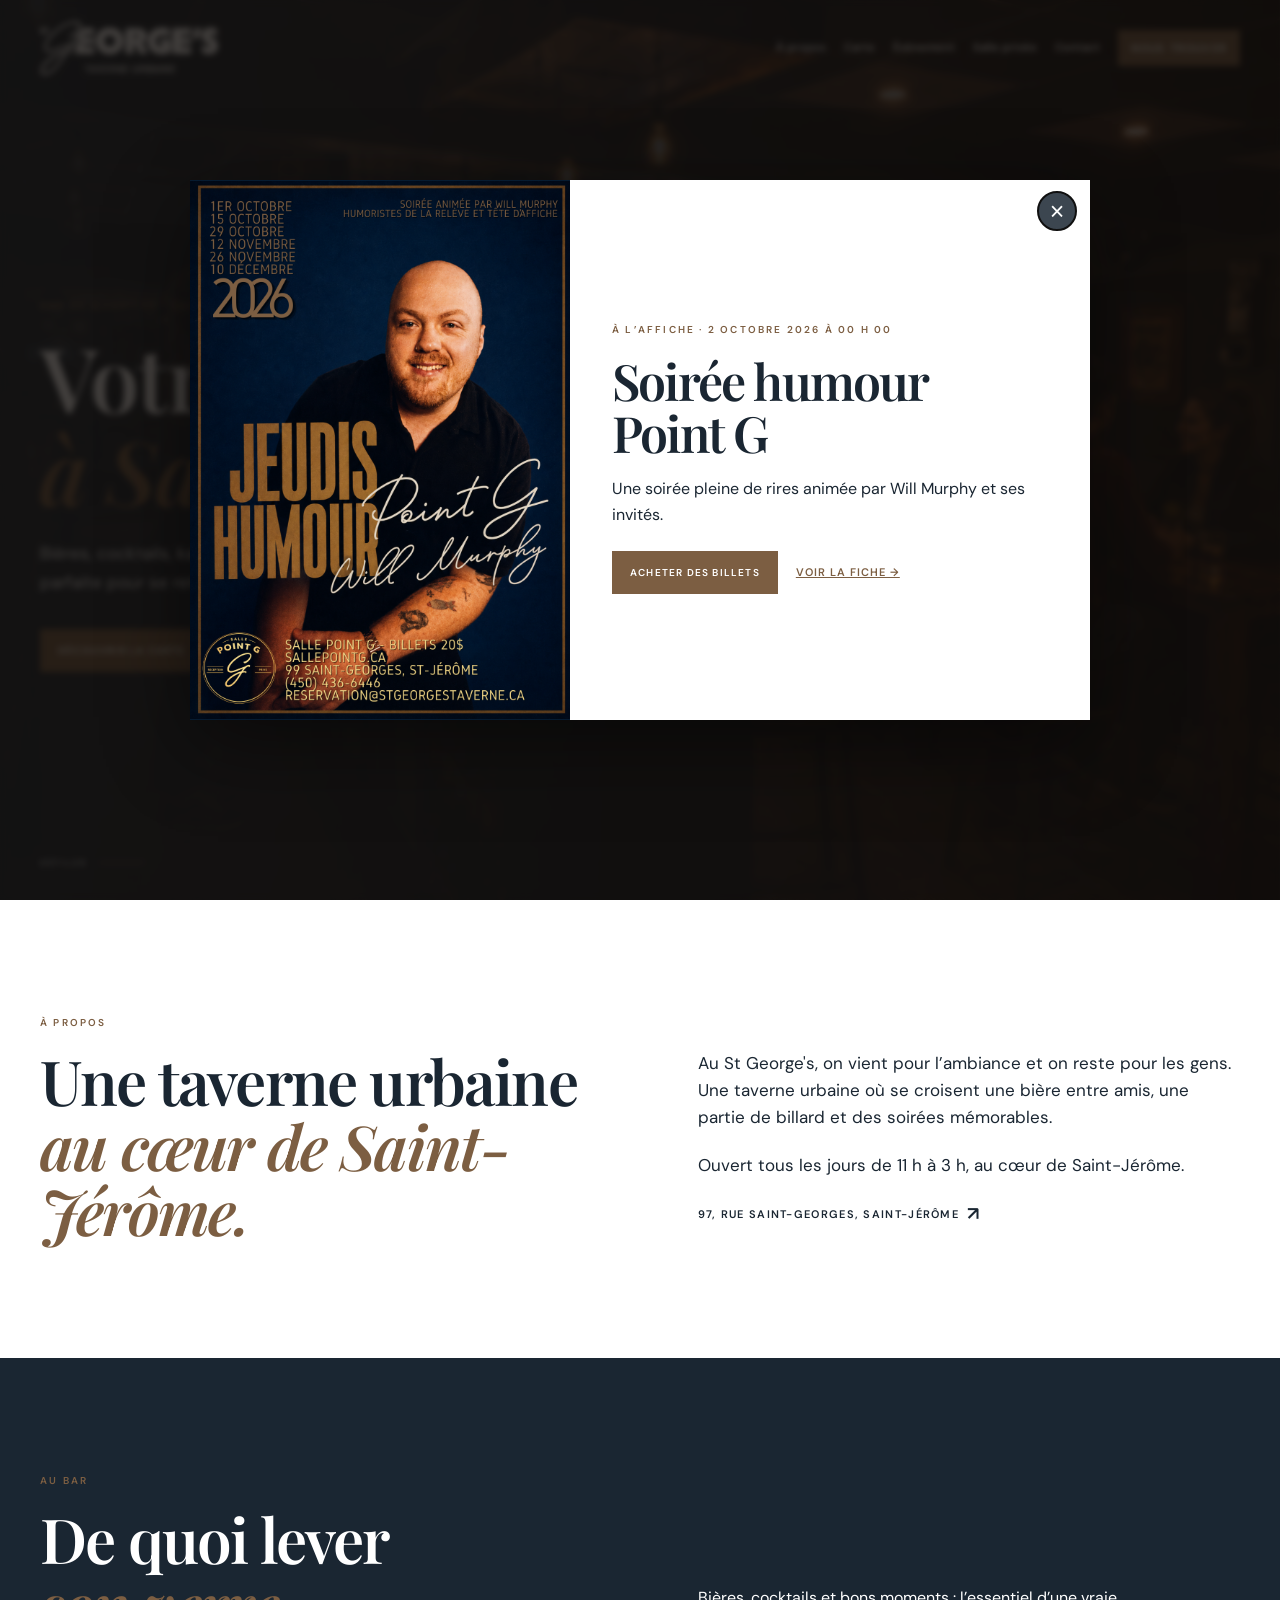
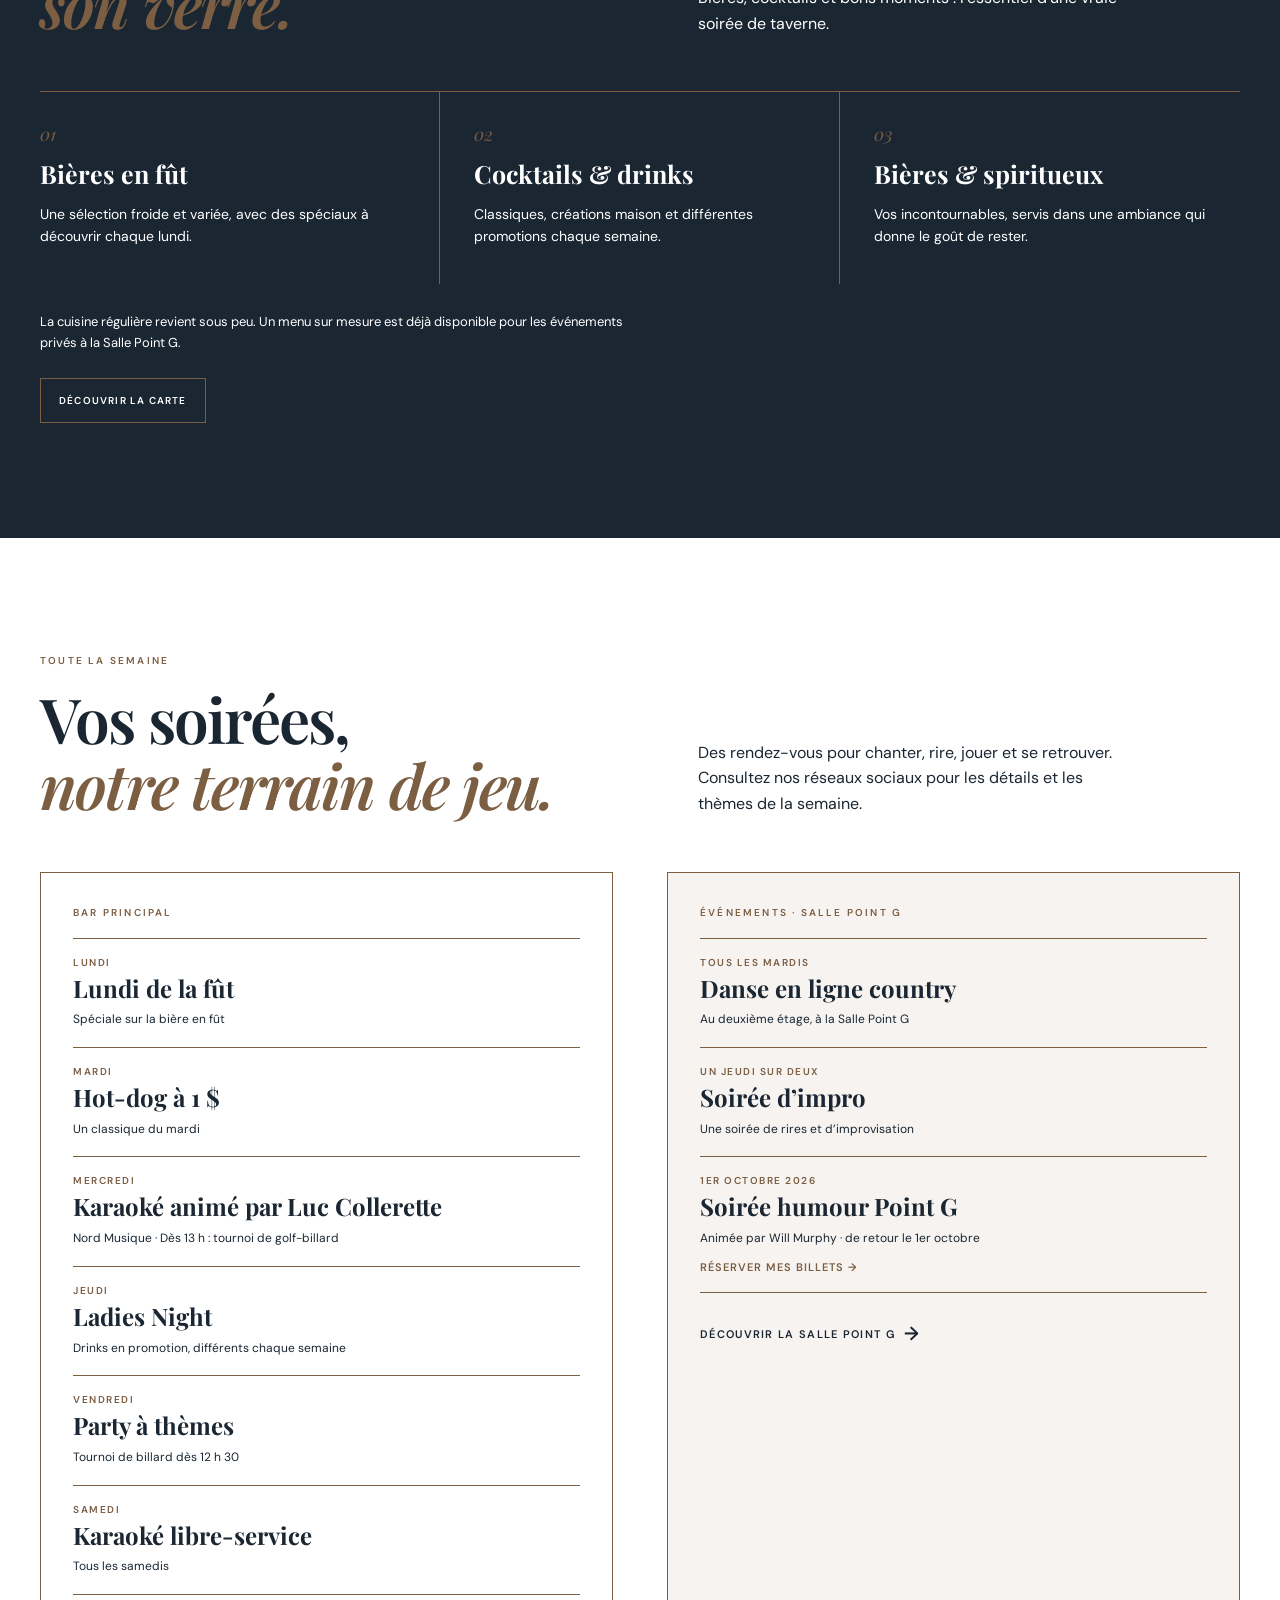
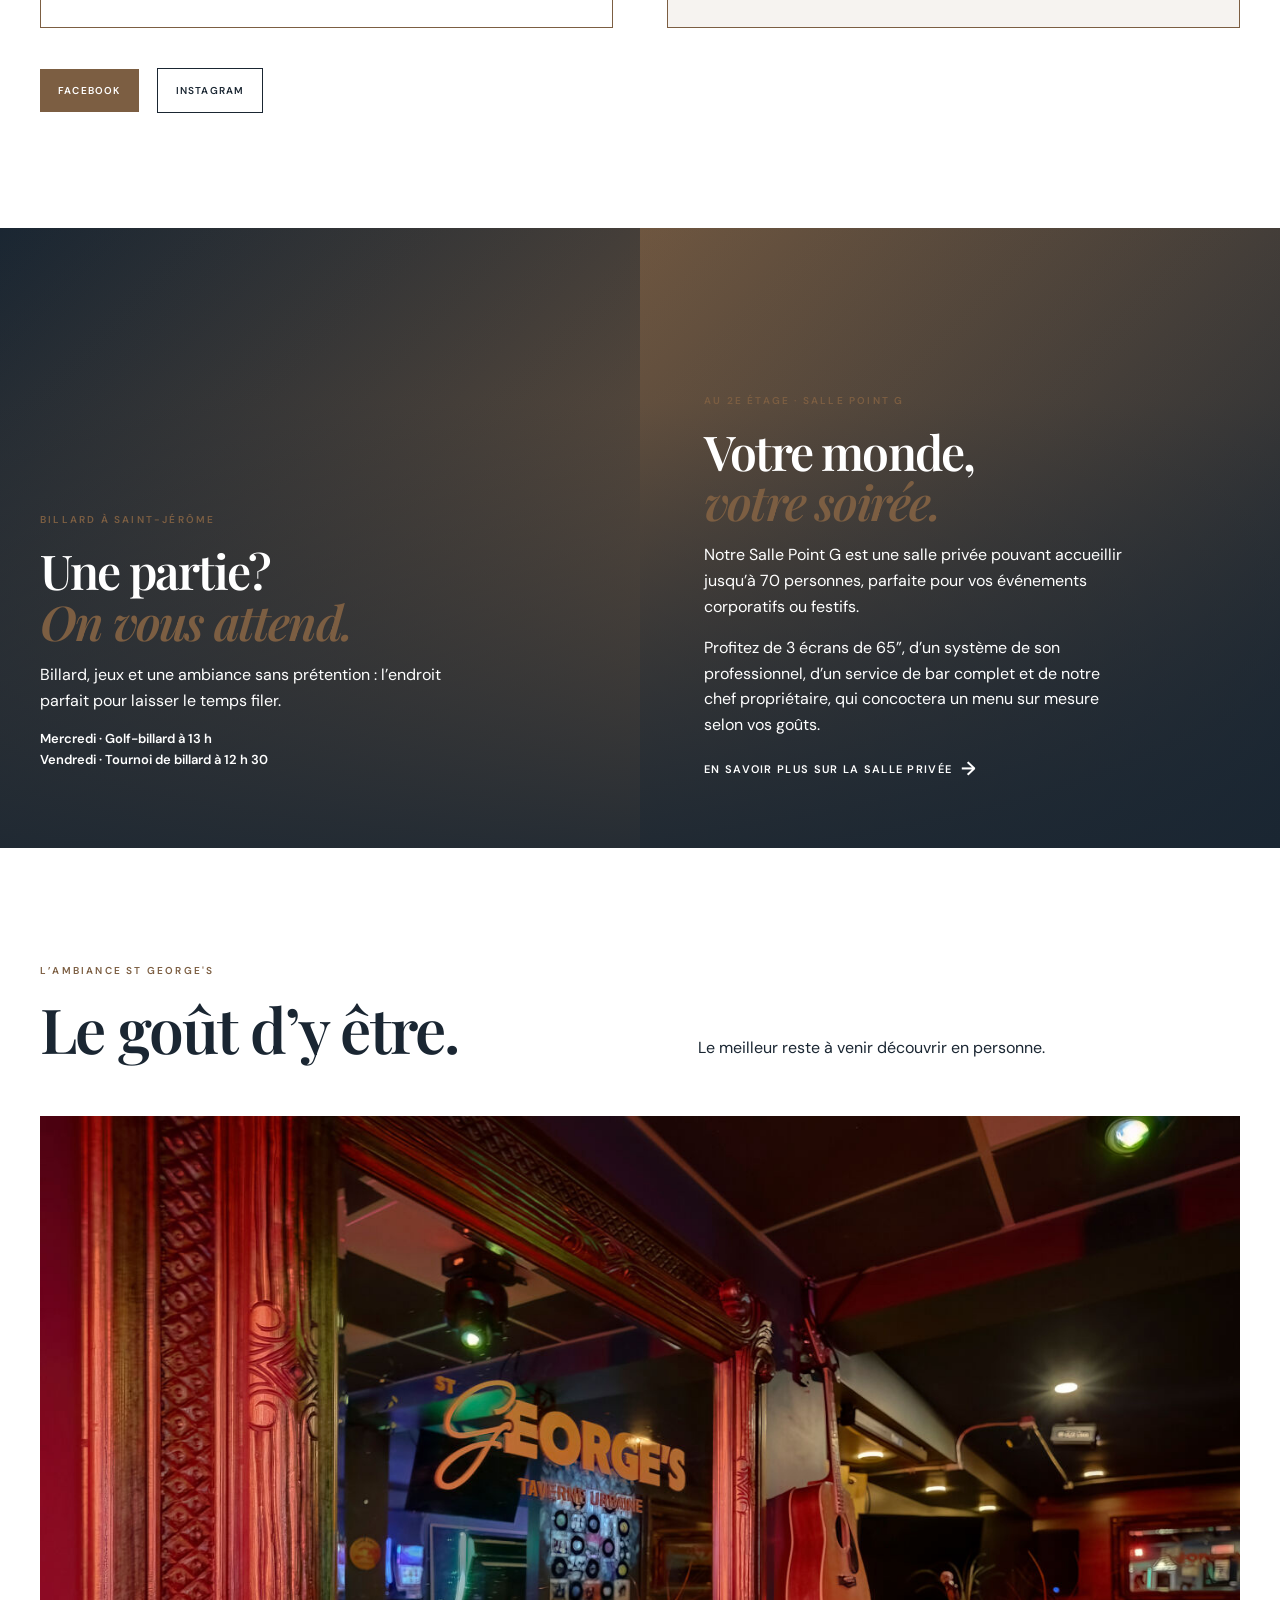
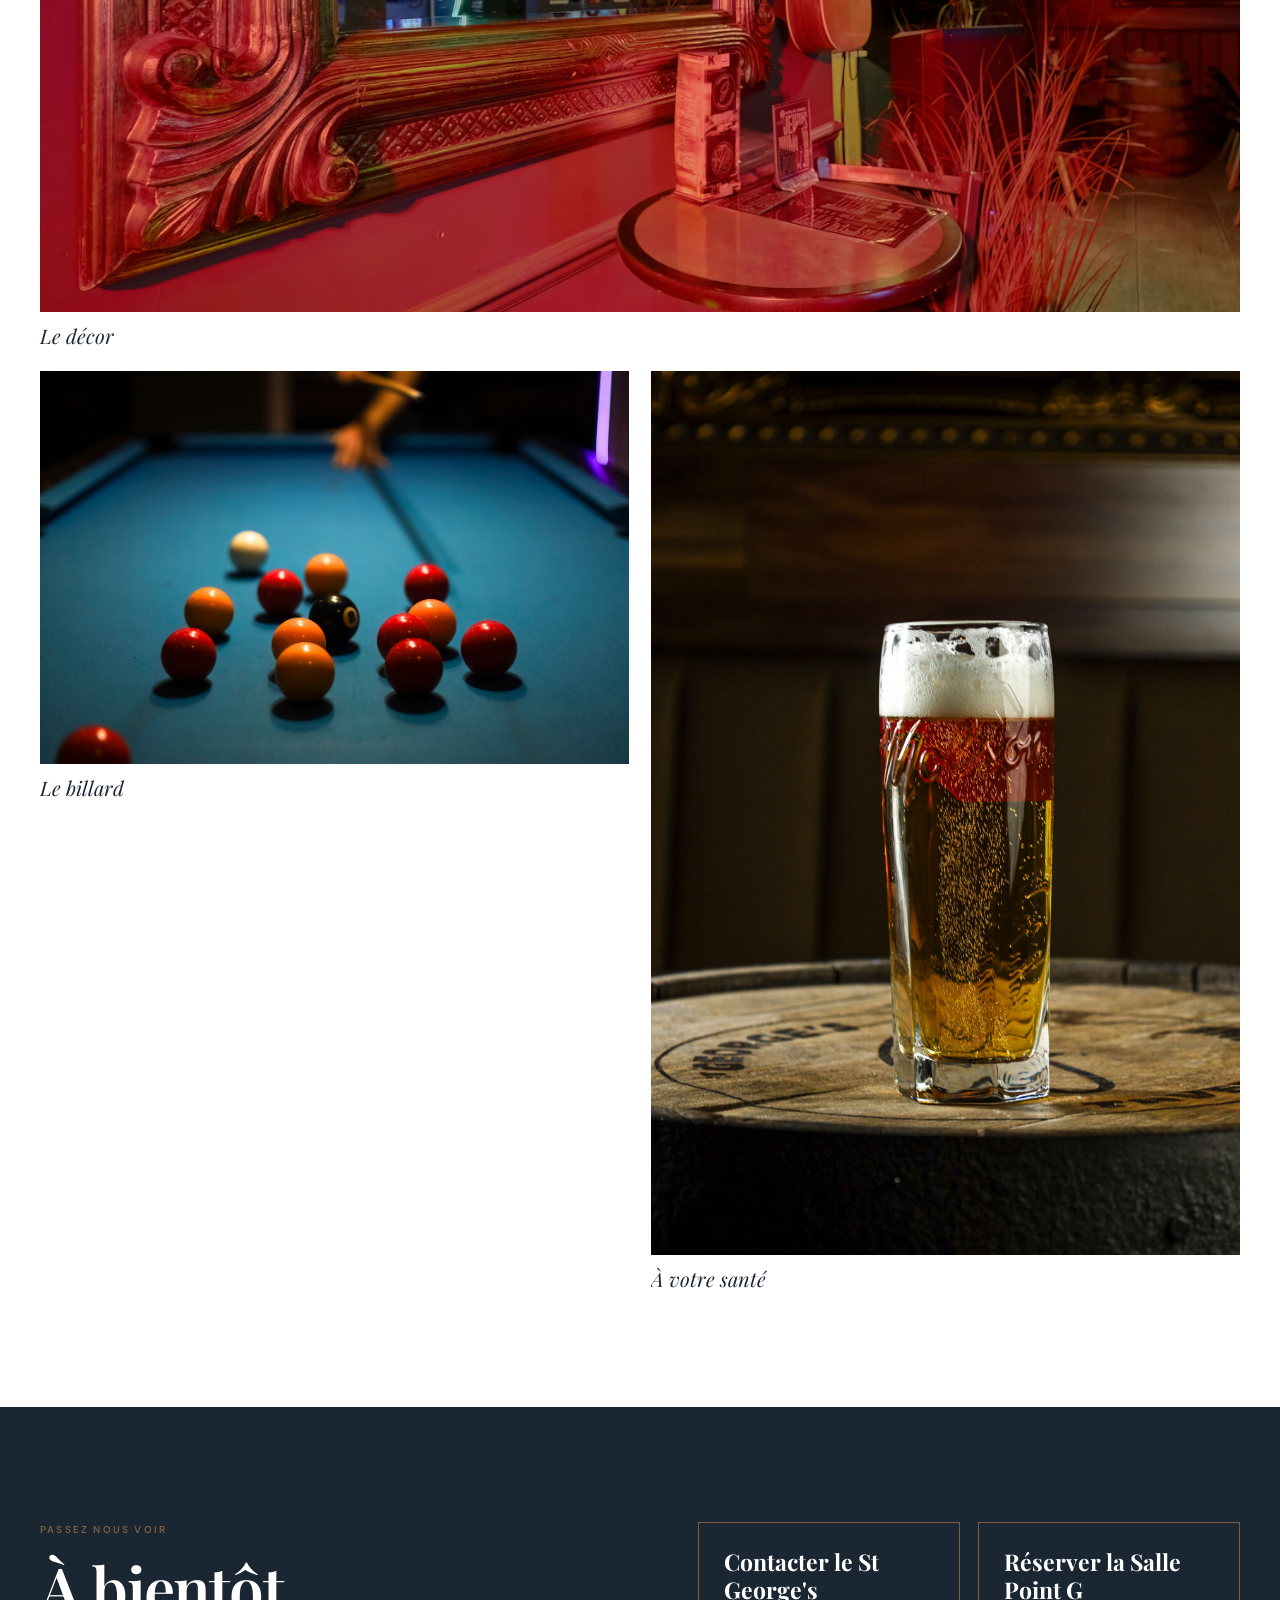
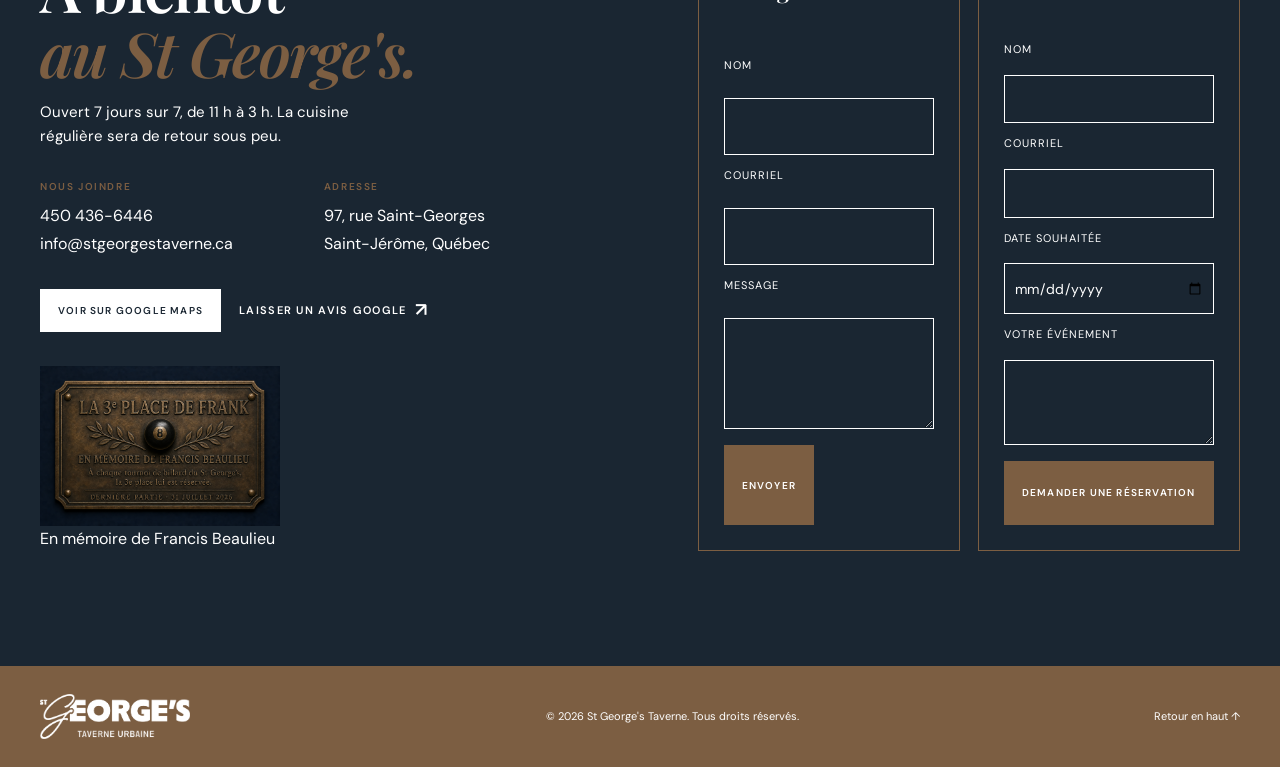
==== commit 70430bc1: "Optimize local SEO and add private room page" ====
--- a/index.html
+++ b/index.html
@@ -3,11 +3,21 @@
   <head>
     <meta charset="UTF-8" />
     <meta name="viewport" content="width=device-width, initial-scale=1.0" />
-    <meta name="description" content="St George's Taverne — un lieu chaleureux pour manger, boire et se retrouver dans les Laurentides." />
+    <meta name="description" content="Bar de quartier à Saint-Jérôme : bières, cocktails, karaoké, billard et soirées thématiques au St George's Taverne, ouvert tous les jours." />
     <meta name="theme-color" content="#17120f" />
+    <link rel="canonical" href="https://stgeorgestaverne.ca/" />
     <link rel="icon" type="image/png" href="assets/favicon-stgeorges.png" />
     <link rel="apple-touch-icon" href="assets/favicon-stgeorges.png" />
-    <title>St George's Taverne | Manger, boire, se retrouver</title>
+    <meta property="og:type" content="website" />
+    <meta property="og:locale" content="fr_CA" />
+    <meta property="og:site_name" content="St George's Taverne" />
+    <meta property="og:title" content="Bar de quartier à Saint-Jérôme | St George's Taverne" />
+    <meta property="og:description" content="Karaoké, billard, bières, cocktails et soirées au cœur de Saint-Jérôme." />
+    <meta property="og:url" content="https://stgeorgestaverne.ca/" />
+    <meta property="og:image" content="https://stgeorgestaverne.ca/assets/st-georges-ambiance.png" />
+    <meta property="og:image:alt" content="Ambiance du St George's Taverne à Saint-Jérôme" />
+    <meta name="twitter:card" content="summary_large_image" />
+    <title>Bar de quartier à Saint-Jérôme | St George's Taverne</title>
     <link rel="preconnect" href="https://fonts.googleapis.com" />
     <link rel="preconnect" href="https://fonts.gstatic.com" crossorigin />
     <link href="https://fonts.googleapis.com/css2?family=DM+Sans:opsz,wght@9..40,400;9..40,500;9..40,600&family=Playfair+Display:ital,wght@0,600;0,700;1,600&display=swap" rel="stylesheet" />
@@ -15,6 +25,36 @@
     <link rel="stylesheet" href="photo.css" />
     <link rel="stylesheet" href="gallery.css" />
     <link rel="stylesheet" href="event-popup.css" />
+    <script type="application/ld+json">
+      {
+        "@context": "https://schema.org",
+        "@type": ["BarOrPub", "LocalBusiness"],
+        "@id": "https://stgeorgestaverne.ca/#etablissement",
+        "name": "St George's Taverne",
+        "url": "https://stgeorgestaverne.ca/",
+        "image": "https://stgeorgestaverne.ca/assets/st-georges-ambiance.png",
+        "telephone": "+1-450-436-6446",
+        "email": "info@stgeorgestaverne.ca",
+        "priceRange": "$$",
+        "address": {
+          "@type": "PostalAddress",
+          "streetAddress": "97, rue Saint-Georges",
+          "addressLocality": "Saint-Jérôme",
+          "addressRegion": "QC",
+          "addressCountry": "CA"
+        },
+        "openingHoursSpecification": [{
+          "@type": "OpeningHoursSpecification",
+          "dayOfWeek": ["Monday", "Tuesday", "Wednesday", "Thursday", "Friday", "Saturday", "Sunday"],
+          "opens": "11:00",
+          "closes": "03:00"
+        }],
+        "sameAs": [
+          "https://www.facebook.com/p/St-Georges-taverne-urbaine-61566446579908/",
+          "https://www.instagram.com/stgeorges_taverne_urbaine/"
+        ]
+      }
+    </script>
   </head>
   <body>
     <a class="skip-link" href="#contenu">Aller au contenu</a>
@@ -25,7 +65,7 @@
         </a>
         <button class="nav-toggle" type="button" aria-expanded="false" aria-controls="nav-links"><span></span><span></span><span></span><span class="sr-only">Ouvrir le menu</span></button>
         <div class="nav-links" id="nav-links">
-          <a href="#histoire">À propos</a><a href="carte.html">Carte</a><a href="#evenements">Événement</a><a href="https://sallepointg.ca">Salle Point G – Location</a><a href="#contact">Contact</a>
+          <a href="#histoire">À propos</a><a href="/carte">Carte</a><a href="#evenements">Événement</a><a href="/salle-privee">Salle privée</a><a href="#contact">Contact</a>
           <a class="button button-small" href="https://www.google.com/maps/search/?api=1&query=97+rue+Saint-Georges,+Saint-Jérôme,+QC" target="_blank" rel="noreferrer">Nous trouver</a>
         </div>
       </nav>
@@ -35,17 +75,17 @@
       <section class="hero" aria-label="Bienvenue au St George's Taverne">
         <div class="hero-overlay"></div>
         <div class="container hero-content">
-          <p class="eyebrow">Taverne de quartier · Laurentides</p>
-          <h1>Les bons moments<br /><em>commencent ici.</em></h1>
-          <p class="hero-copy">Une table généreuse, un verre bien servi et l’ambiance parfaite pour se retrouver.</p>
-          <div class="hero-actions"><a class="button" href="carte.html">Découvrir la carte</a><a class="text-link" href="#evenements">Voir les événements <span>→</span></a></div>
+          <p class="eyebrow">Bar de quartier · Saint-Jérôme</p>
+          <h1>Votre bar de quartier<br /><em>à Saint-Jérôme.</em></h1>
+          <p class="hero-copy">Bières, cocktails, karaoké, billard et l’ambiance parfaite pour se retrouver.</p>
+          <div class="hero-actions"><a class="button" href="/carte">Découvrir la carte</a><a class="text-link" href="#evenements">Voir les événements <span>→</span></a></div>
         </div>
         <a class="scroll-cue" href="#histoire">Défiler <span></span></a>
       </section>
 
       <section class="intro section" id="histoire">
         <div class="container two-col">
-          <div><p class="eyebrow">À propos</p><h2>Le rendez-vous<br /><em>des bons moments.</em></h2></div>
+          <div><p class="eyebrow">À propos</p><h2>Une taverne urbaine<br /><em>au cœur de Saint-Jérôme.</em></h2></div>
           <div class="intro-copy"><p>Au St George's, on vient pour l’ambiance et on reste pour les gens. Une taverne urbaine où se croisent une bière entre amis, une partie de billard et des soirées mémorables.</p><p>Ouvert tous les jours de 11 h à 3 h, au cœur de Saint-Jérôme.</p><a class="text-link dark" href="https://www.google.com/maps/search/?api=1&query=97+rue+Saint-Georges,+Saint-Jérôme,+QC" target="_blank" rel="noreferrer">97, rue Saint-Georges, Saint-Jérôme <span>↗</span></a></div>
         </div>
       </section>
@@ -56,13 +96,13 @@
             <article><span class="menu-number">01</span><h3>Bières en fût</h3><p>Une sélection froide et variée, avec des spéciaux à découvrir chaque lundi.</p></article>
             <article><span class="menu-number">02</span><h3>Cocktails & drinks</h3><p>Classiques, créations maison et différentes promotions chaque semaine.</p></article>
             <article><span class="menu-number">03</span><h3>Bières & spiritueux</h3><p>Vos incontournables, servis dans une ambiance qui donne le goût de rester.</p></article>
-          </div><p class="menu-note">La cuisine régulière revient sous peu. Un menu sur mesure est déjà disponible pour les événements privés à la Salle Point G.</p><a class="button button-outline" href="carte.html">Découvrir la carte</a>
+          </div><p class="menu-note">La cuisine régulière revient sous peu. Un menu sur mesure est déjà disponible pour les événements privés à la Salle Point G.</p><a class="button button-outline" href="/carte">Découvrir la carte</a>
         </div>
       </section>
 
       <section class="events section" id="evenements"><div class="container"><div class="section-heading"><div><p class="eyebrow">Toute la semaine</p><h2>Vos soirées,<br /><em>notre terrain de jeu.</em></h2></div><p>Des rendez-vous pour chanter, rire, jouer et se retrouver. Consultez nos réseaux sociaux pour les détails et les thèmes de la semaine.</p></div><div class="program-grid"><div class="program-block"><p class="eyebrow">Bar principal</p><div class="event-list"><article><p>Lundi</p><h3>Lundi de la fût</h3><span>Spéciale sur la bière en fût</span></article><article><p>Mardi</p><h3>Hot-dog à 1 $</h3><span>Un classique du mardi</span></article><article><p>Mercredi</p><h3>Karaoké animé par Luc Collerette</h3><span>Nord Musique · Dès 13 h : tournoi de golf-billard</span></article><article><p>Jeudi</p><h3>Ladies Night</h3><span>Drinks en promotion, différents chaque semaine</span></article><article><p>Vendredi</p><h3>Party à thèmes</h3><span>Tournoi de billard dès 12 h 30</span></article><article><p>Samedi</p><h3>Karaoké libre-service</h3><span>Tous les samedis</span></article></div></div><div class="program-block point-g"><p class="eyebrow">Événements · Salle Point G</p><div class="event-list"><article><p>Tous les mardis</p><h3>Danse en ligne country</h3><span>Au deuxième étage, à la Salle Point G</span></article><article><p>Un jeudi sur deux</p><h3>Soirée d’impro</h3><span>Une soirée de rires et d’improvisation</span></article><article><p>1er octobre 2026</p><h3>Soirée humour Point G</h3><span>Animée par Will Murphy · de retour le 1er octobre</span><a class="event-ticket-link" href="https://sallepointg.ca/evenements/soireehumourpointg011026">Réserver mes billets →</a></article></div><a class="text-link dark" href="https://sallepointg.ca">Découvrir la Salle Point G <span>→</span></a></div></div><div class="social-links"><a class="button" href="https://www.facebook.com/p/St-Georges-taverne-urbaine-61566446579908/" target="_blank" rel="noreferrer">Facebook</a><a class="button button-outline dark-outline" href="https://www.instagram.com/stgeorges_taverne_urbaine/" target="_blank" rel="noreferrer">Instagram</a></div></div></section>
 
-      <section class="features" id="billard"><div class="feature feature-billiard"><div><p class="eyebrow">Jouer</p><h2>Une partie?<br /><em>On vous attend.</em></h2><p>Billard, jeux et une ambiance sans prétention : l’endroit parfait pour laisser le temps filer.</p><p class="feature-detail">Mercredi · Golf-billard à 13 h<br />Vendredi · Tournoi de billard à 12 h 30</p></div></div><div class="feature feature-room" id="location-salle"><div><p class="eyebrow">Au 2e étage · Salle Point G</p><h2>Votre monde,<br /><em>votre soirée.</em></h2><p>Notre Salle Point G est une salle privée pouvant accueillir jusqu’à 70 personnes, parfaite pour vos événements corporatifs ou festifs.</p><p>Profitez de 3 écrans de 65”, d’un système de son professionnel, d’un service de bar complet et de notre chef propriétaire, qui concoctera un menu sur mesure selon vos goûts.</p><a class="text-link" href="https://sallepointg.ca">Découvrir la Salle Point G <span>→</span></a></div></div></section>
+      <section class="features" id="billard"><div class="feature feature-billiard"><div><p class="eyebrow">Billard à Saint-Jérôme</p><h2>Une partie?<br /><em>On vous attend.</em></h2><p>Billard, jeux et une ambiance sans prétention : l’endroit parfait pour laisser le temps filer.</p><p class="feature-detail">Mercredi · Golf-billard à 13 h<br />Vendredi · Tournoi de billard à 12 h 30</p></div></div><div class="feature feature-room" id="location-salle"><div><p class="eyebrow">Au 2e étage · Salle Point G</p><h2>Votre monde,<br /><em>votre soirée.</em></h2><p>Notre Salle Point G est une salle privée pouvant accueillir jusqu’à 70 personnes, parfaite pour vos événements corporatifs ou festifs.</p><p>Profitez de 3 écrans de 65”, d’un système de son professionnel, d’un service de bar complet et de notre chef propriétaire, qui concoctera un menu sur mesure selon vos goûts.</p><a class="text-link" href="/salle-privee">En savoir plus sur la salle privée <span>→</span></a></div></div></section>
 
       <section class="gallery section" id="galerie"><div class="container"><div class="section-heading"><div><p class="eyebrow">L’ambiance St George's</p><h2>Le goût d’y être.</h2></div><p>Le meilleur reste à venir découvrir en personne.</p></div><div class="gallery-grid"><figure class="gallery-card tall"><img src="assets/ambiance-decor.jpg" alt="Décor et miroir du St George's" /><figcaption>Le décor</figcaption></figure><figure class="gallery-card food"><img src="assets/ambiance-billard.jpg" alt="Table de billard du St George's" /><figcaption>Le billard</figcaption></figure><figure class="gallery-card friends"><img src="assets/ambiance-biere.jpg" alt="Bière servie au St George's" /><figcaption>À votre santé</figcaption></figure></div></div></section>
 
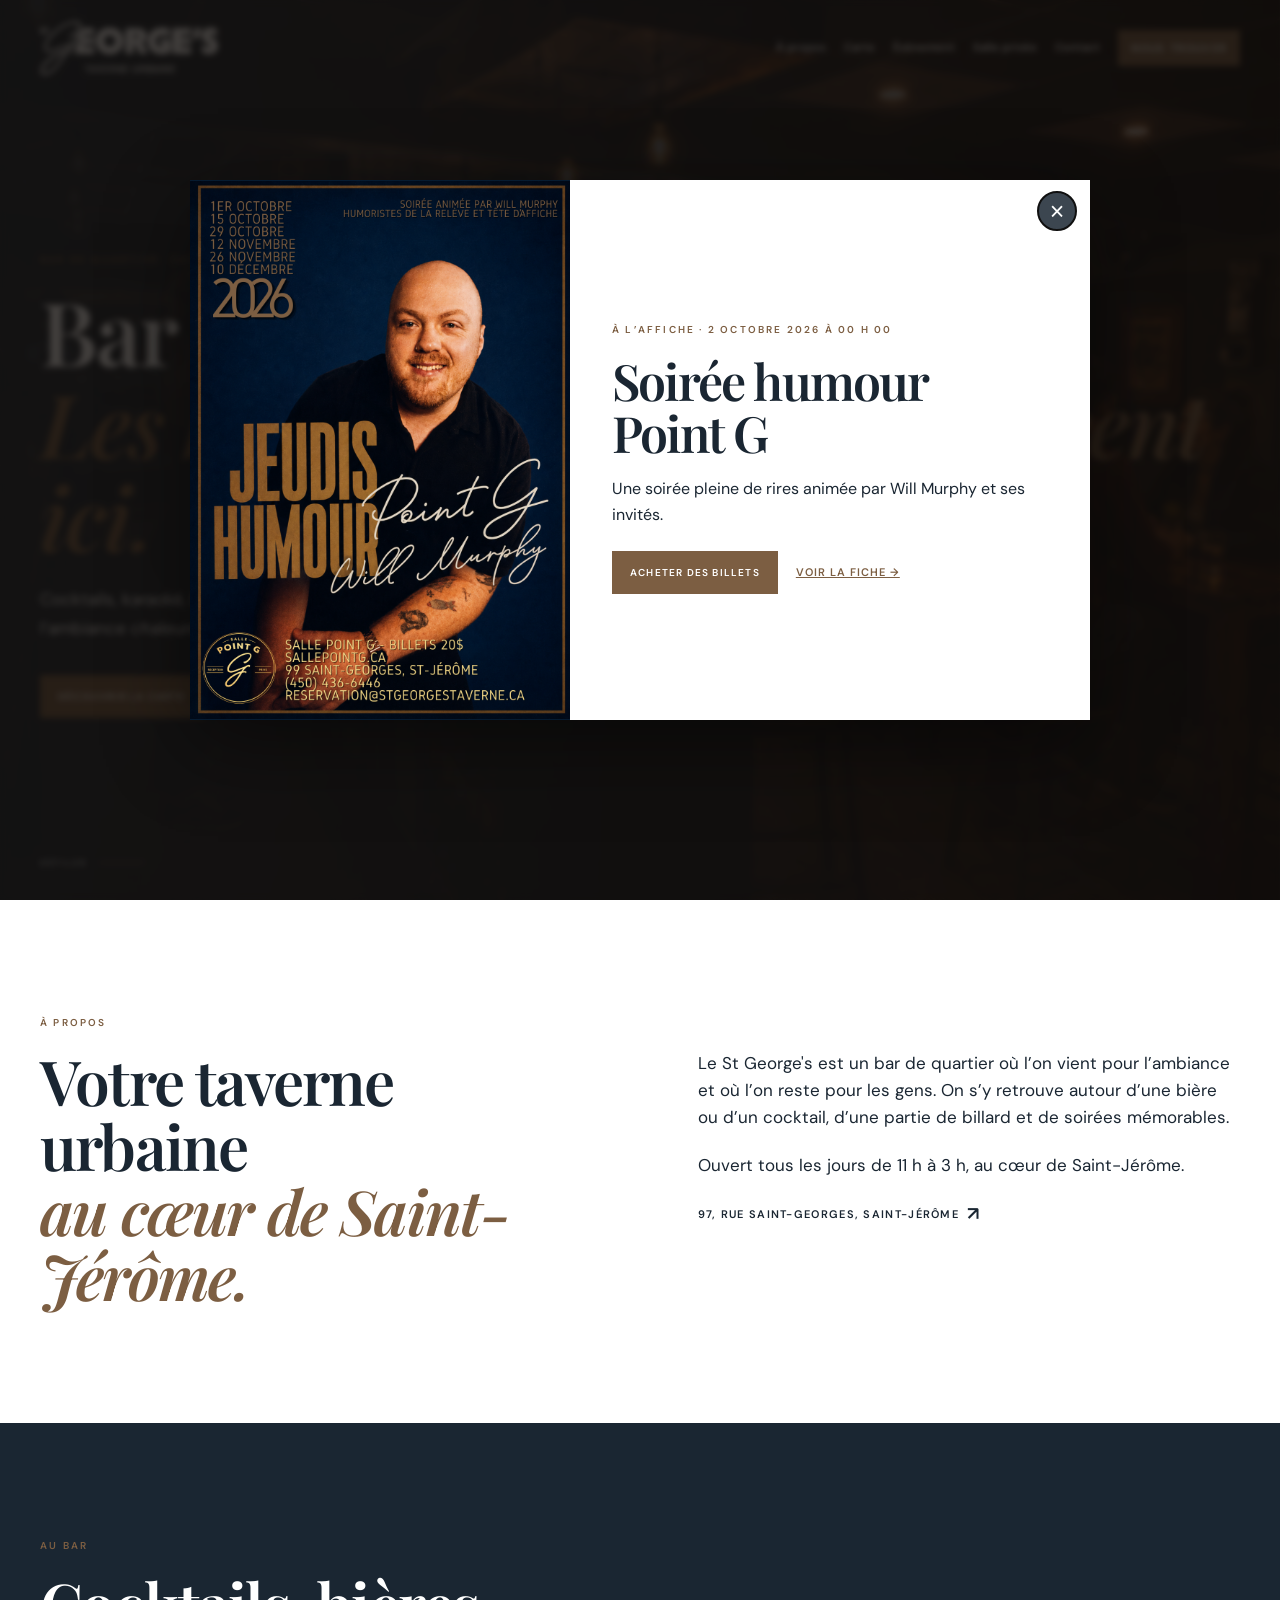
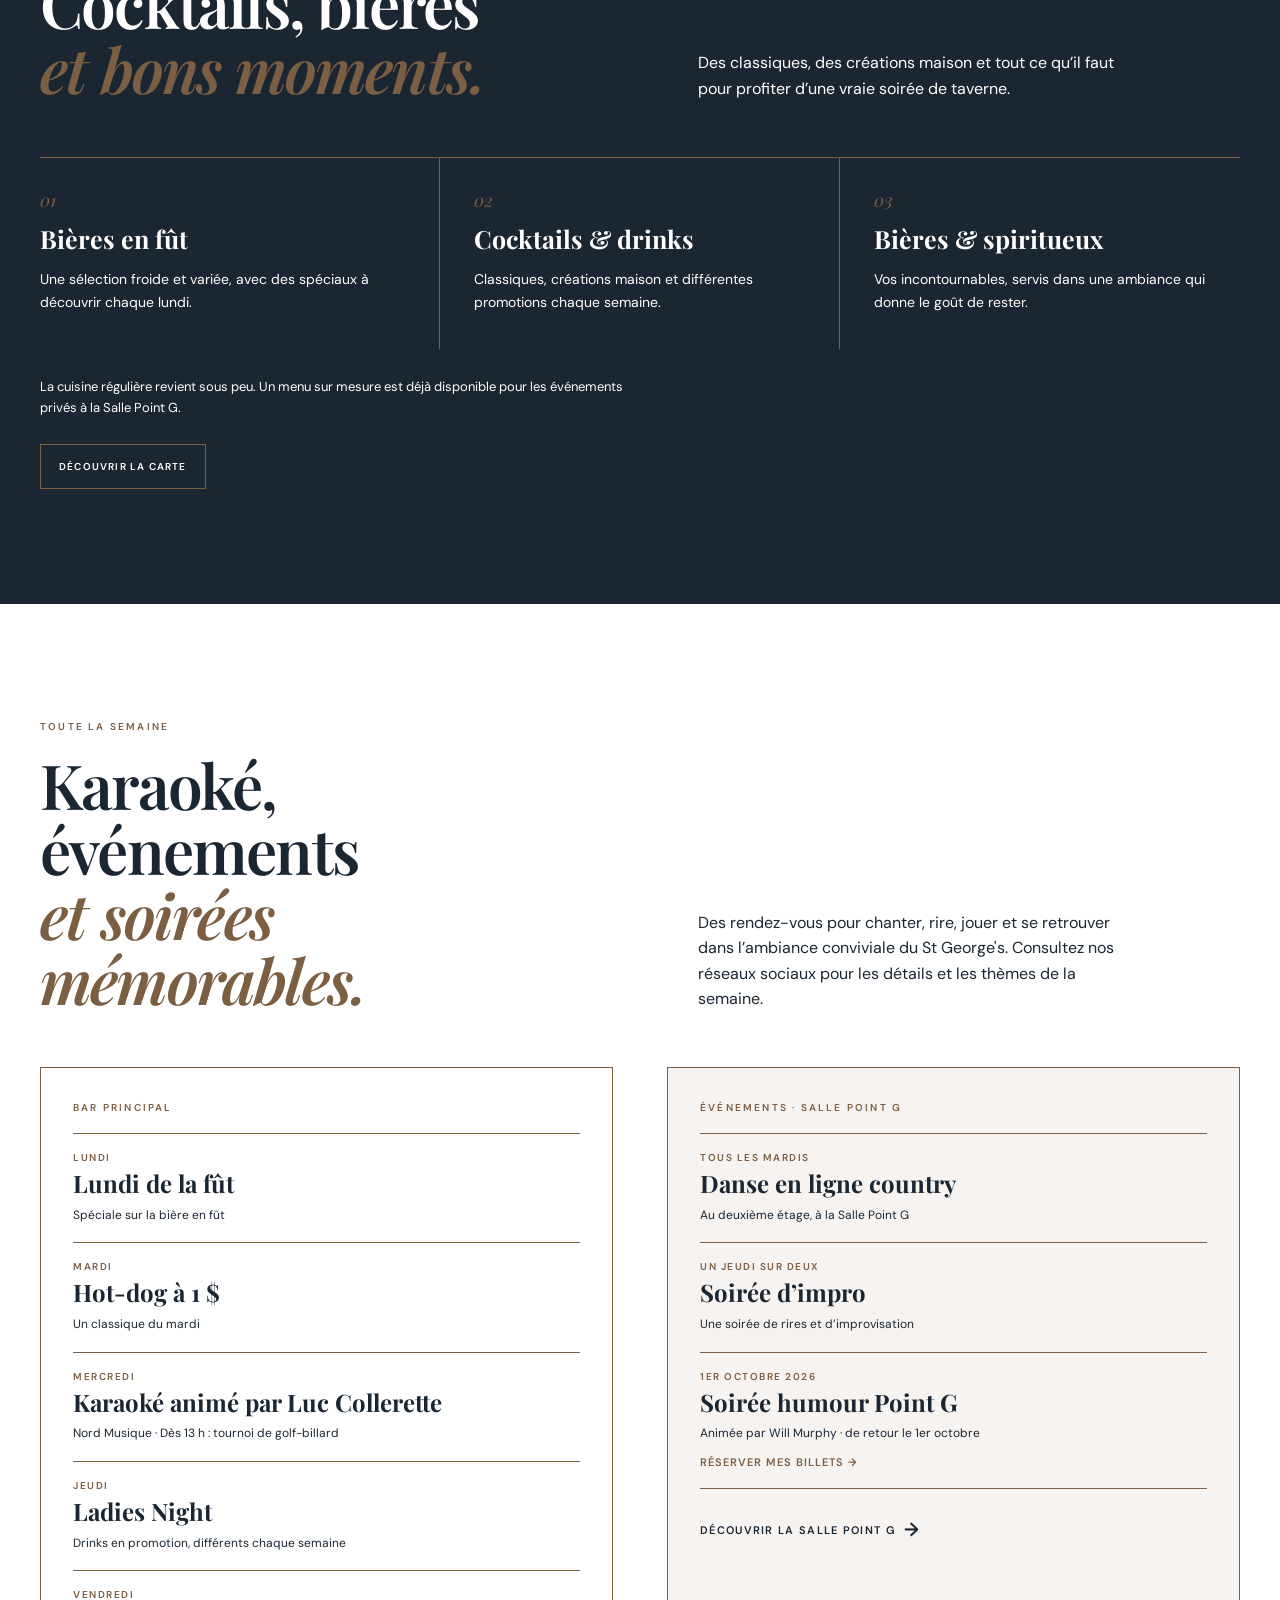
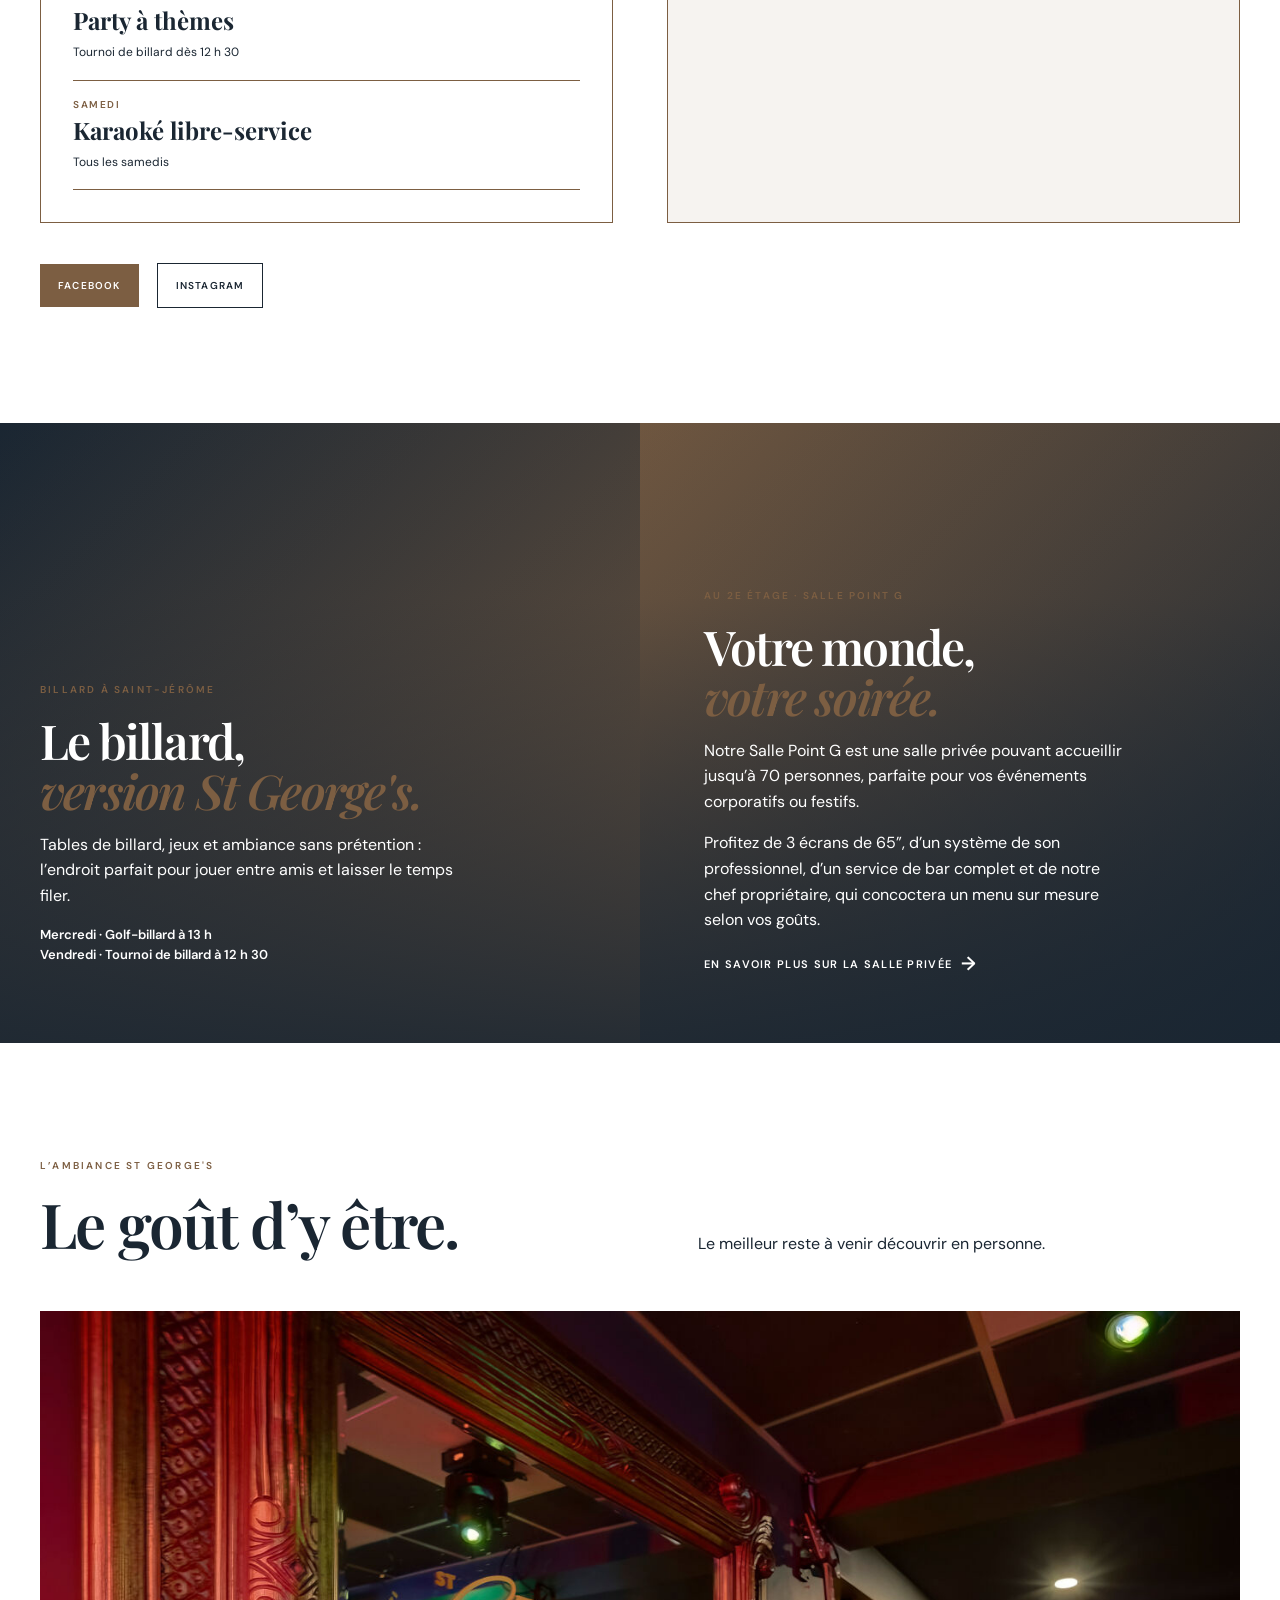
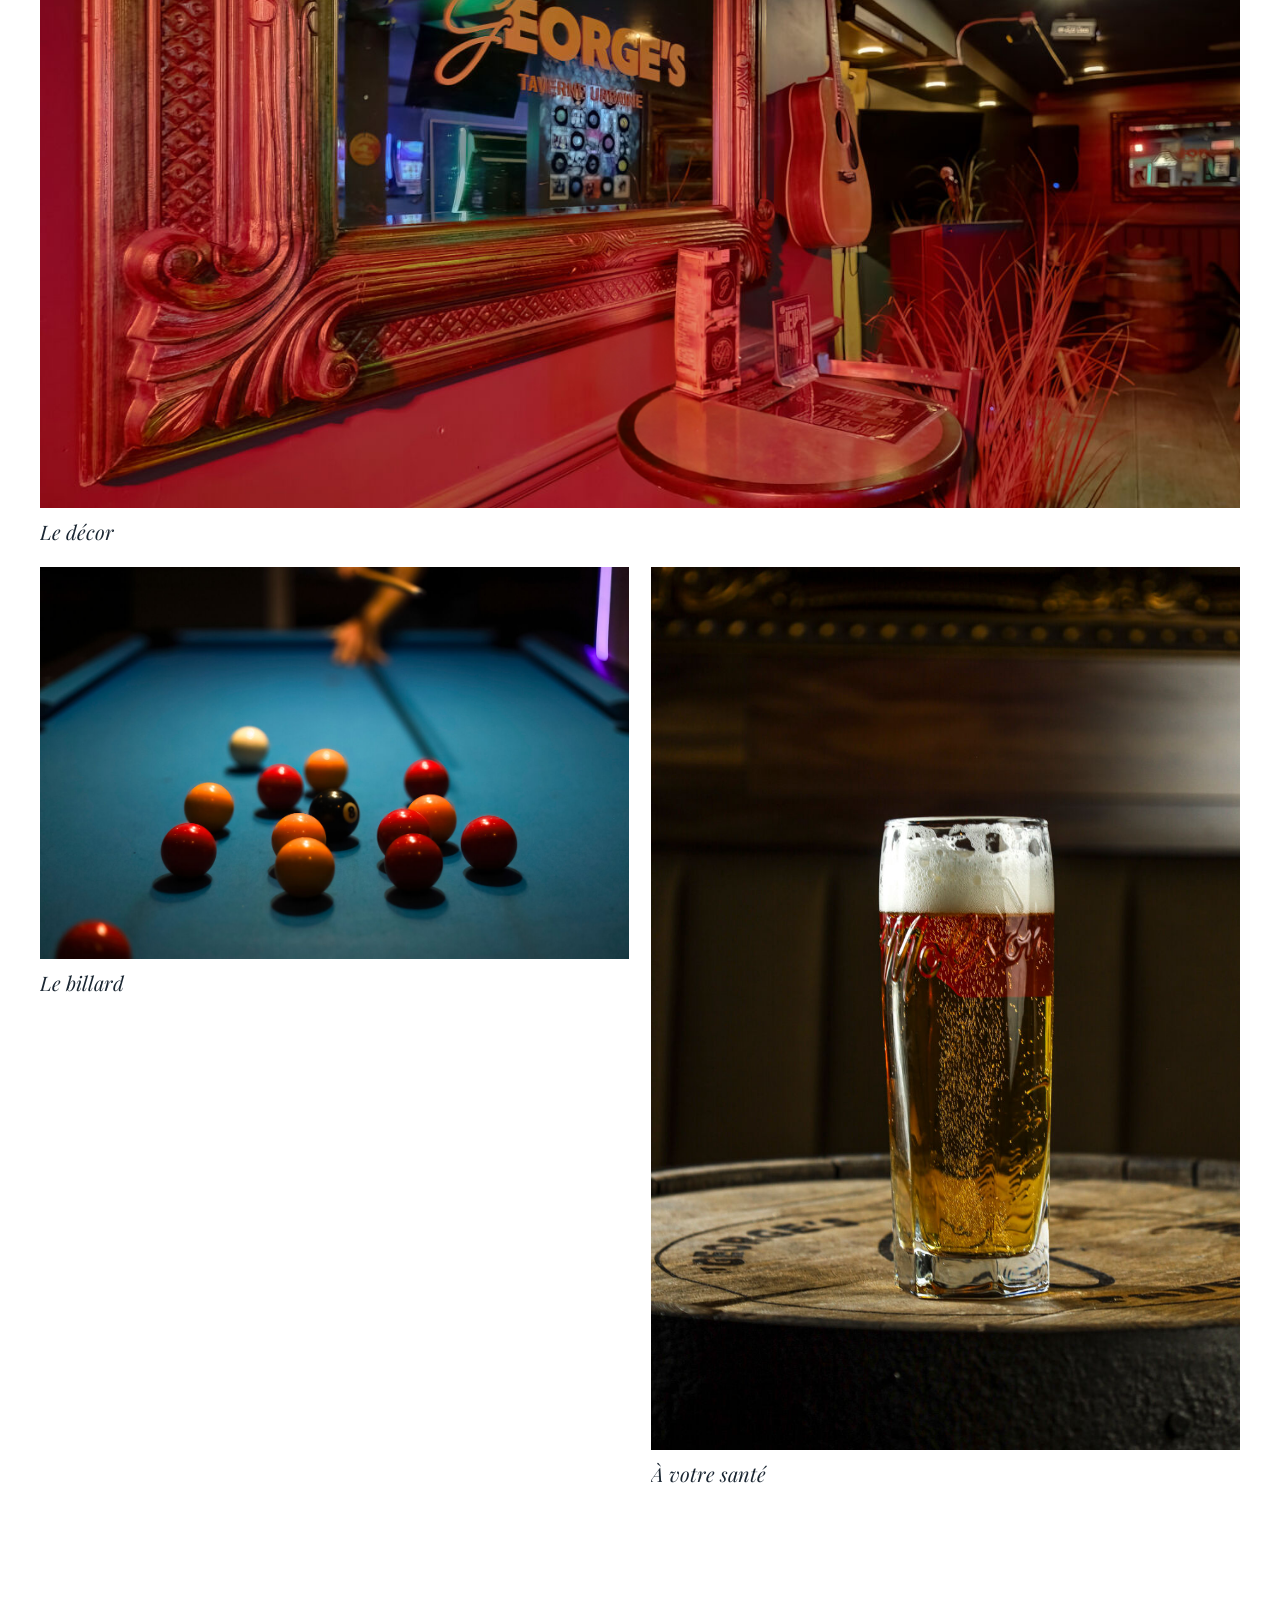
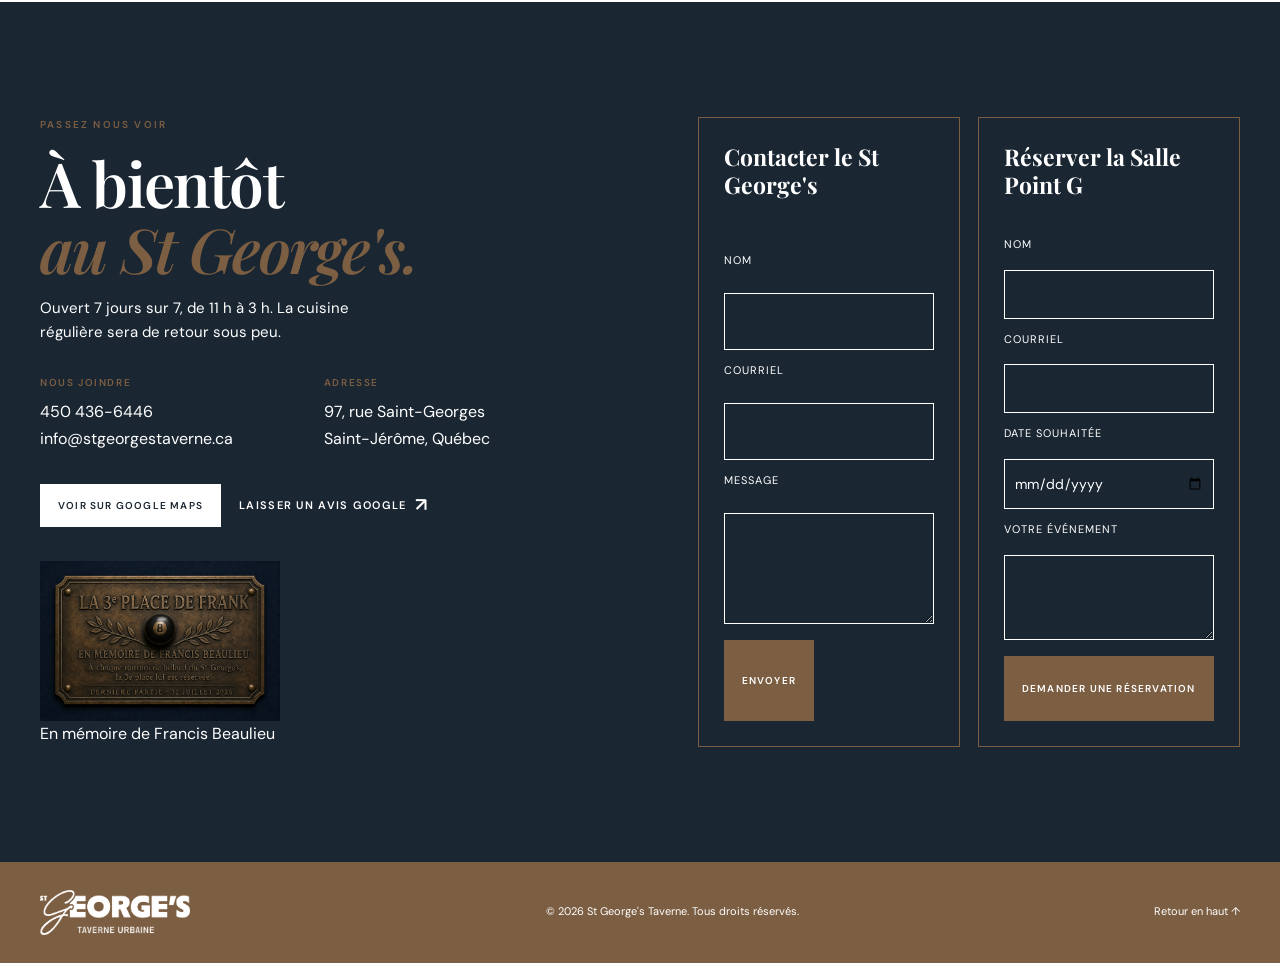
==== commit 1df78831: "Refine homepage SEO for Saint-Jerome bar searches" ====
--- a/index.html
+++ b/index.html
@@ -3,21 +3,21 @@
   <head>
     <meta charset="UTF-8" />
     <meta name="viewport" content="width=device-width, initial-scale=1.0" />
-    <meta name="description" content="Bar de quartier à Saint-Jérôme : bières, cocktails, karaoké, billard et soirées thématiques au St George's Taverne, ouvert tous les jours." />
+    <meta name="description" content="Le St George's est un bar et une taverne urbaine à Saint-Jérôme avec billard, karaoké, cocktails, événements et ambiance de bar de quartier." />
     <meta name="theme-color" content="#17120f" />
     <link rel="canonical" href="https://stgeorgestaverne.ca/" />
     <link rel="icon" type="image/png" href="assets/favicon-stgeorges.png" />
     <link rel="apple-touch-icon" href="assets/favicon-stgeorges.png" />
     <meta property="og:type" content="website" />
     <meta property="og:locale" content="fr_CA" />
-    <meta property="og:site_name" content="St George's Taverne" />
-    <meta property="og:title" content="Bar de quartier à Saint-Jérôme | St George's Taverne" />
-    <meta property="og:description" content="Karaoké, billard, bières, cocktails et soirées au cœur de Saint-Jérôme." />
+    <meta property="og:site_name" content="St George's Taverne Urbaine" />
+    <meta property="og:title" content="Bar à Saint-Jérôme | St George's Taverne Urbaine" />
+    <meta property="og:description" content="Bar de quartier à Saint-Jérôme avec cocktails, billard, karaoké et événements toute la semaine." />
     <meta property="og:url" content="https://stgeorgestaverne.ca/" />
     <meta property="og:image" content="https://stgeorgestaverne.ca/assets/st-georges-ambiance.png" />
     <meta property="og:image:alt" content="Ambiance du St George's Taverne à Saint-Jérôme" />
     <meta name="twitter:card" content="summary_large_image" />
-    <title>Bar de quartier à Saint-Jérôme | St George's Taverne</title>
+    <title>Bar à Saint-Jérôme | St George's Taverne Urbaine</title>
     <link rel="preconnect" href="https://fonts.googleapis.com" />
     <link rel="preconnect" href="https://fonts.gstatic.com" crossorigin />
     <link href="https://fonts.googleapis.com/css2?family=DM+Sans:opsz,wght@9..40,400;9..40,500;9..40,600&family=Playfair+Display:ital,wght@0,600;0,700;1,600&display=swap" rel="stylesheet" />
@@ -28,9 +28,9 @@
     <script type="application/ld+json">
       {
         "@context": "https://schema.org",
-        "@type": ["BarOrPub", "LocalBusiness"],
+        "@type": "BarOrPub",
         "@id": "https://stgeorgestaverne.ca/#etablissement",
-        "name": "St George's Taverne",
+        "name": "St George's Taverne Urbaine",
         "url": "https://stgeorgestaverne.ca/",
         "image": "https://stgeorgestaverne.ca/assets/st-georges-ambiance.png",
         "telephone": "+1-450-436-6446",
@@ -76,8 +76,8 @@
         <div class="hero-overlay"></div>
         <div class="container hero-content">
           <p class="eyebrow">Bar de quartier · Saint-Jérôme</p>
-          <h1>Votre bar de quartier<br /><em>à Saint-Jérôme.</em></h1>
-          <p class="hero-copy">Bières, cocktails, karaoké, billard et l’ambiance parfaite pour se retrouver.</p>
+          <h1>Bar à Saint-Jérôme<br /><em>Les bons moments commencent ici.</em></h1>
+          <p class="hero-copy">Cocktails, karaoké, billard, événements et l’ambiance chaleureuse d’un vrai bar de quartier.</p>
           <div class="hero-actions"><a class="button" href="/carte">Découvrir la carte</a><a class="text-link" href="#evenements">Voir les événements <span>→</span></a></div>
         </div>
         <a class="scroll-cue" href="#histoire">Défiler <span></span></a>
@@ -85,13 +85,13 @@
 
       <section class="intro section" id="histoire">
         <div class="container two-col">
-          <div><p class="eyebrow">À propos</p><h2>Une taverne urbaine<br /><em>au cœur de Saint-Jérôme.</em></h2></div>
-          <div class="intro-copy"><p>Au St George's, on vient pour l’ambiance et on reste pour les gens. Une taverne urbaine où se croisent une bière entre amis, une partie de billard et des soirées mémorables.</p><p>Ouvert tous les jours de 11 h à 3 h, au cœur de Saint-Jérôme.</p><a class="text-link dark" href="https://www.google.com/maps/search/?api=1&query=97+rue+Saint-Georges,+Saint-Jérôme,+QC" target="_blank" rel="noreferrer">97, rue Saint-Georges, Saint-Jérôme <span>↗</span></a></div>
+          <div><p class="eyebrow">À propos</p><h2>Votre taverne urbaine<br /><em>au cœur de Saint-Jérôme.</em></h2></div>
+          <div class="intro-copy"><p>Le St George's est un bar de quartier où l’on vient pour l’ambiance et où l’on reste pour les gens. On s’y retrouve autour d’une bière ou d’un cocktail, d’une partie de billard et de soirées mémorables.</p><p>Ouvert tous les jours de 11 h à 3 h, au cœur de Saint-Jérôme.</p><a class="text-link dark" href="https://www.google.com/maps/search/?api=1&query=97+rue+Saint-Georges,+Saint-Jérôme,+QC" target="_blank" rel="noreferrer">97, rue Saint-Georges, Saint-Jérôme <span>↗</span></a></div>
         </div>
       </section>
 
       <section class="menu-section section" id="menu">
-        <div class="container"><div class="section-heading"><div><p class="eyebrow">Au bar</p><h2>De quoi lever<br /><em>son verre.</em></h2></div><p>Bières, cocktails et bons moments : l’essentiel d’une vraie soirée de taverne.</p></div>
+        <div class="container"><div class="section-heading"><div><p class="eyebrow">Au bar</p><h2>Cocktails, bières<br /><em>et bons moments.</em></h2></div><p>Des classiques, des créations maison et tout ce qu’il faut pour profiter d’une vraie soirée de taverne.</p></div>
           <div class="menu-grid">
             <article><span class="menu-number">01</span><h3>Bières en fût</h3><p>Une sélection froide et variée, avec des spéciaux à découvrir chaque lundi.</p></article>
             <article><span class="menu-number">02</span><h3>Cocktails & drinks</h3><p>Classiques, créations maison et différentes promotions chaque semaine.</p></article>
@@ -100,9 +100,9 @@
         </div>
       </section>
 
-      <section class="events section" id="evenements"><div class="container"><div class="section-heading"><div><p class="eyebrow">Toute la semaine</p><h2>Vos soirées,<br /><em>notre terrain de jeu.</em></h2></div><p>Des rendez-vous pour chanter, rire, jouer et se retrouver. Consultez nos réseaux sociaux pour les détails et les thèmes de la semaine.</p></div><div class="program-grid"><div class="program-block"><p class="eyebrow">Bar principal</p><div class="event-list"><article><p>Lundi</p><h3>Lundi de la fût</h3><span>Spéciale sur la bière en fût</span></article><article><p>Mardi</p><h3>Hot-dog à 1 $</h3><span>Un classique du mardi</span></article><article><p>Mercredi</p><h3>Karaoké animé par Luc Collerette</h3><span>Nord Musique · Dès 13 h : tournoi de golf-billard</span></article><article><p>Jeudi</p><h3>Ladies Night</h3><span>Drinks en promotion, différents chaque semaine</span></article><article><p>Vendredi</p><h3>Party à thèmes</h3><span>Tournoi de billard dès 12 h 30</span></article><article><p>Samedi</p><h3>Karaoké libre-service</h3><span>Tous les samedis</span></article></div></div><div class="program-block point-g"><p class="eyebrow">Événements · Salle Point G</p><div class="event-list"><article><p>Tous les mardis</p><h3>Danse en ligne country</h3><span>Au deuxième étage, à la Salle Point G</span></article><article><p>Un jeudi sur deux</p><h3>Soirée d’impro</h3><span>Une soirée de rires et d’improvisation</span></article><article><p>1er octobre 2026</p><h3>Soirée humour Point G</h3><span>Animée par Will Murphy · de retour le 1er octobre</span><a class="event-ticket-link" href="https://sallepointg.ca/evenements/soireehumourpointg011026">Réserver mes billets →</a></article></div><a class="text-link dark" href="https://sallepointg.ca">Découvrir la Salle Point G <span>→</span></a></div></div><div class="social-links"><a class="button" href="https://www.facebook.com/p/St-Georges-taverne-urbaine-61566446579908/" target="_blank" rel="noreferrer">Facebook</a><a class="button button-outline dark-outline" href="https://www.instagram.com/stgeorges_taverne_urbaine/" target="_blank" rel="noreferrer">Instagram</a></div></div></section>
+      <section class="events section" id="evenements"><div class="container"><div class="section-heading"><div><p class="eyebrow">Toute la semaine</p><h2>Karaoké, événements<br /><em>et soirées mémorables.</em></h2></div><p>Des rendez-vous pour chanter, rire, jouer et se retrouver dans l’ambiance conviviale du St George's. Consultez nos réseaux sociaux pour les détails et les thèmes de la semaine.</p></div><div class="program-grid"><div class="program-block"><p class="eyebrow">Bar principal</p><div class="event-list"><article><p>Lundi</p><h3>Lundi de la fût</h3><span>Spéciale sur la bière en fût</span></article><article><p>Mardi</p><h3>Hot-dog à 1 $</h3><span>Un classique du mardi</span></article><article><p>Mercredi</p><h3>Karaoké animé par Luc Collerette</h3><span>Nord Musique · Dès 13 h : tournoi de golf-billard</span></article><article><p>Jeudi</p><h3>Ladies Night</h3><span>Drinks en promotion, différents chaque semaine</span></article><article><p>Vendredi</p><h3>Party à thèmes</h3><span>Tournoi de billard dès 12 h 30</span></article><article><p>Samedi</p><h3>Karaoké libre-service</h3><span>Tous les samedis</span></article></div></div><div class="program-block point-g"><p class="eyebrow">Événements · Salle Point G</p><div class="event-list"><article><p>Tous les mardis</p><h3>Danse en ligne country</h3><span>Au deuxième étage, à la Salle Point G</span></article><article><p>Un jeudi sur deux</p><h3>Soirée d’impro</h3><span>Une soirée de rires et d’improvisation</span></article><article><p>1er octobre 2026</p><h3>Soirée humour Point G</h3><span>Animée par Will Murphy · de retour le 1er octobre</span><a class="event-ticket-link" href="https://sallepointg.ca/evenements/soireehumourpointg011026">Réserver mes billets →</a></article></div><a class="text-link dark" href="/salle-privee">Découvrir la Salle Point G <span>→</span></a></div></div><div class="social-links"><a class="button" href="https://www.facebook.com/p/St-Georges-taverne-urbaine-61566446579908/" target="_blank" rel="noreferrer">Facebook</a><a class="button button-outline dark-outline" href="https://www.instagram.com/stgeorges_taverne_urbaine/" target="_blank" rel="noreferrer">Instagram</a></div></div></section>
 
-      <section class="features" id="billard"><div class="feature feature-billiard"><div><p class="eyebrow">Billard à Saint-Jérôme</p><h2>Une partie?<br /><em>On vous attend.</em></h2><p>Billard, jeux et une ambiance sans prétention : l’endroit parfait pour laisser le temps filer.</p><p class="feature-detail">Mercredi · Golf-billard à 13 h<br />Vendredi · Tournoi de billard à 12 h 30</p></div></div><div class="feature feature-room" id="location-salle"><div><p class="eyebrow">Au 2e étage · Salle Point G</p><h2>Votre monde,<br /><em>votre soirée.</em></h2><p>Notre Salle Point G est une salle privée pouvant accueillir jusqu’à 70 personnes, parfaite pour vos événements corporatifs ou festifs.</p><p>Profitez de 3 écrans de 65”, d’un système de son professionnel, d’un service de bar complet et de notre chef propriétaire, qui concoctera un menu sur mesure selon vos goûts.</p><a class="text-link" href="/salle-privee">En savoir plus sur la salle privée <span>→</span></a></div></div></section>
+      <section class="features" id="billard"><div class="feature feature-billiard"><div><p class="eyebrow">Billard à Saint-Jérôme</p><h2>Le billard,<br /><em>version St George's.</em></h2><p>Tables de billard, jeux et ambiance sans prétention : l’endroit parfait pour jouer entre amis et laisser le temps filer.</p><p class="feature-detail">Mercredi · Golf-billard à 13 h<br />Vendredi · Tournoi de billard à 12 h 30</p></div></div><div class="feature feature-room" id="location-salle"><div><p class="eyebrow">Au 2e étage · Salle Point G</p><h2>Votre monde,<br /><em>votre soirée.</em></h2><p>Notre Salle Point G est une salle privée pouvant accueillir jusqu’à 70 personnes, parfaite pour vos événements corporatifs ou festifs.</p><p>Profitez de 3 écrans de 65”, d’un système de son professionnel, d’un service de bar complet et de notre chef propriétaire, qui concoctera un menu sur mesure selon vos goûts.</p><a class="text-link" href="/salle-privee">En savoir plus sur la salle privée <span>→</span></a></div></div></section>
 
       <section class="gallery section" id="galerie"><div class="container"><div class="section-heading"><div><p class="eyebrow">L’ambiance St George's</p><h2>Le goût d’y être.</h2></div><p>Le meilleur reste à venir découvrir en personne.</p></div><div class="gallery-grid"><figure class="gallery-card tall"><img src="assets/ambiance-decor.jpg" alt="Décor et miroir du St George's" /><figcaption>Le décor</figcaption></figure><figure class="gallery-card food"><img src="assets/ambiance-billard.jpg" alt="Table de billard du St George's" /><figcaption>Le billard</figcaption></figure><figure class="gallery-card friends"><img src="assets/ambiance-biere.jpg" alt="Bière servie au St George's" /><figcaption>À votre santé</figcaption></figure></div></div></section>
 
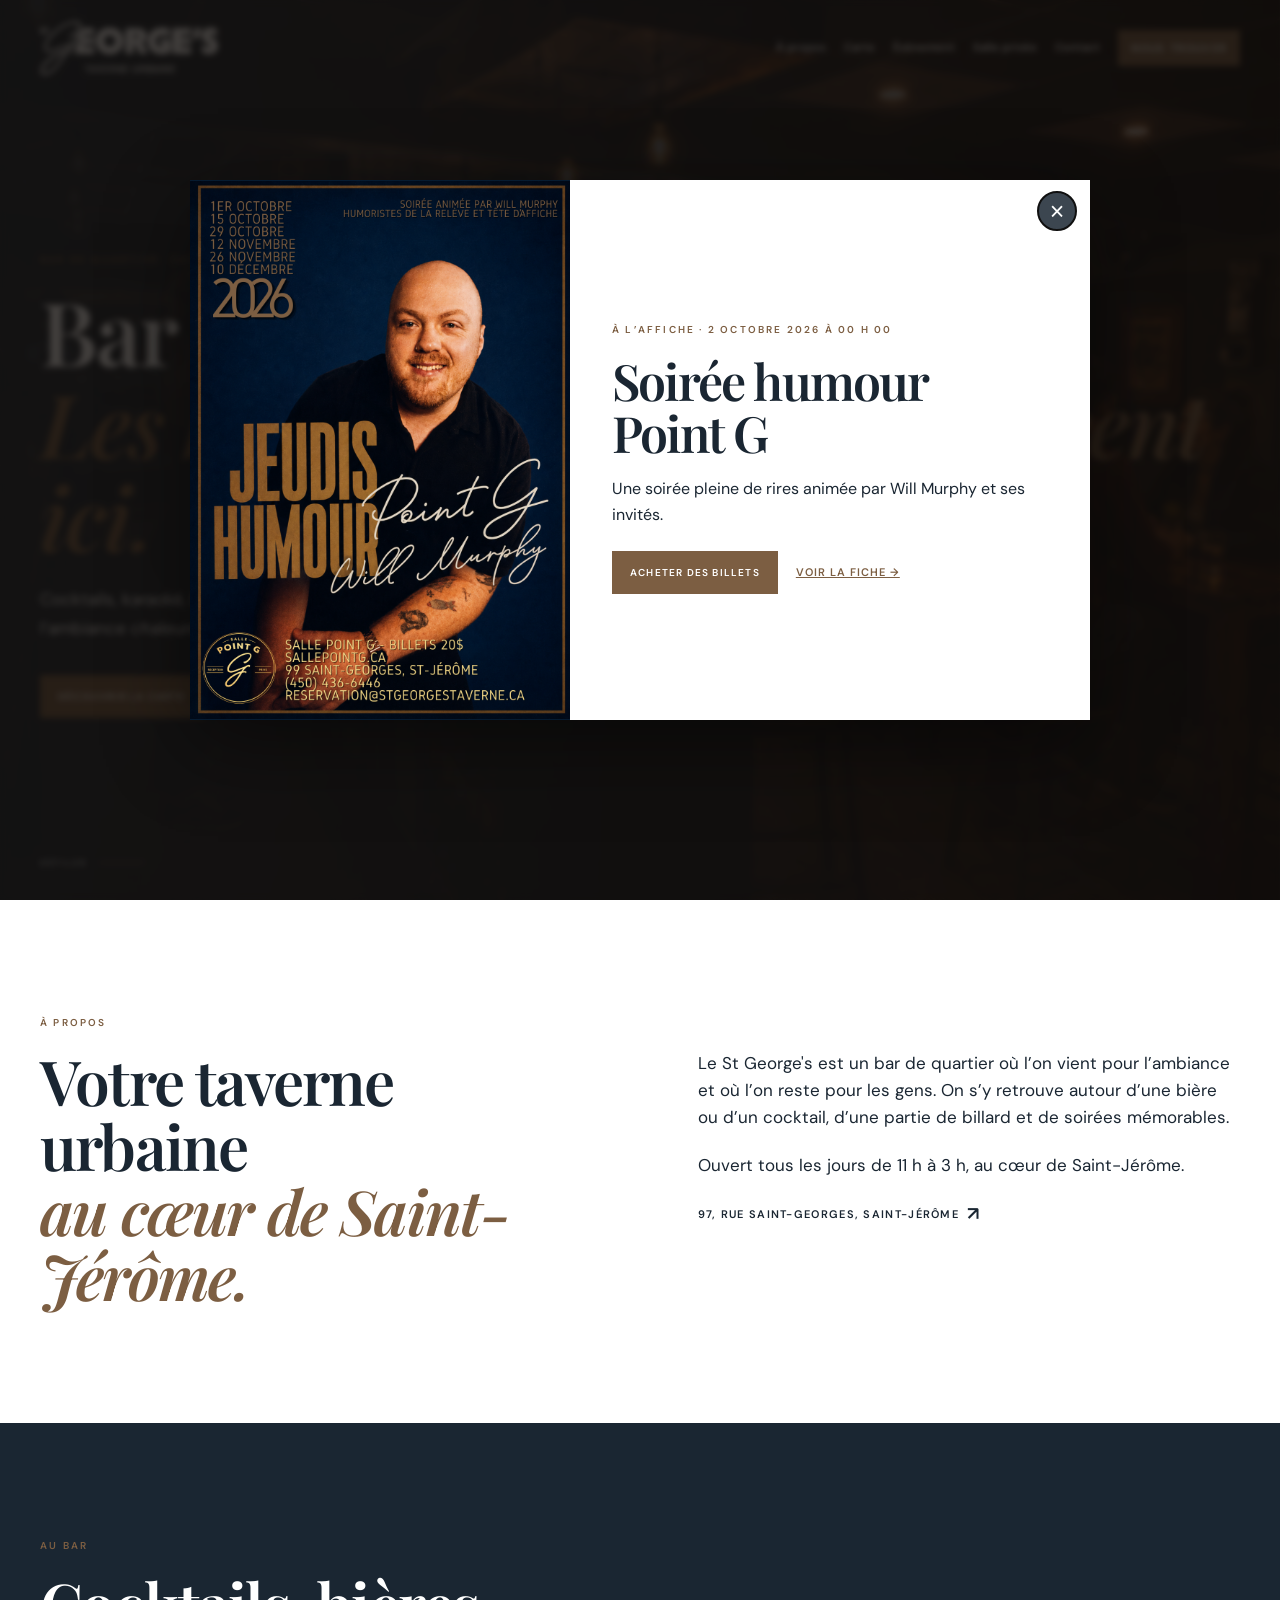
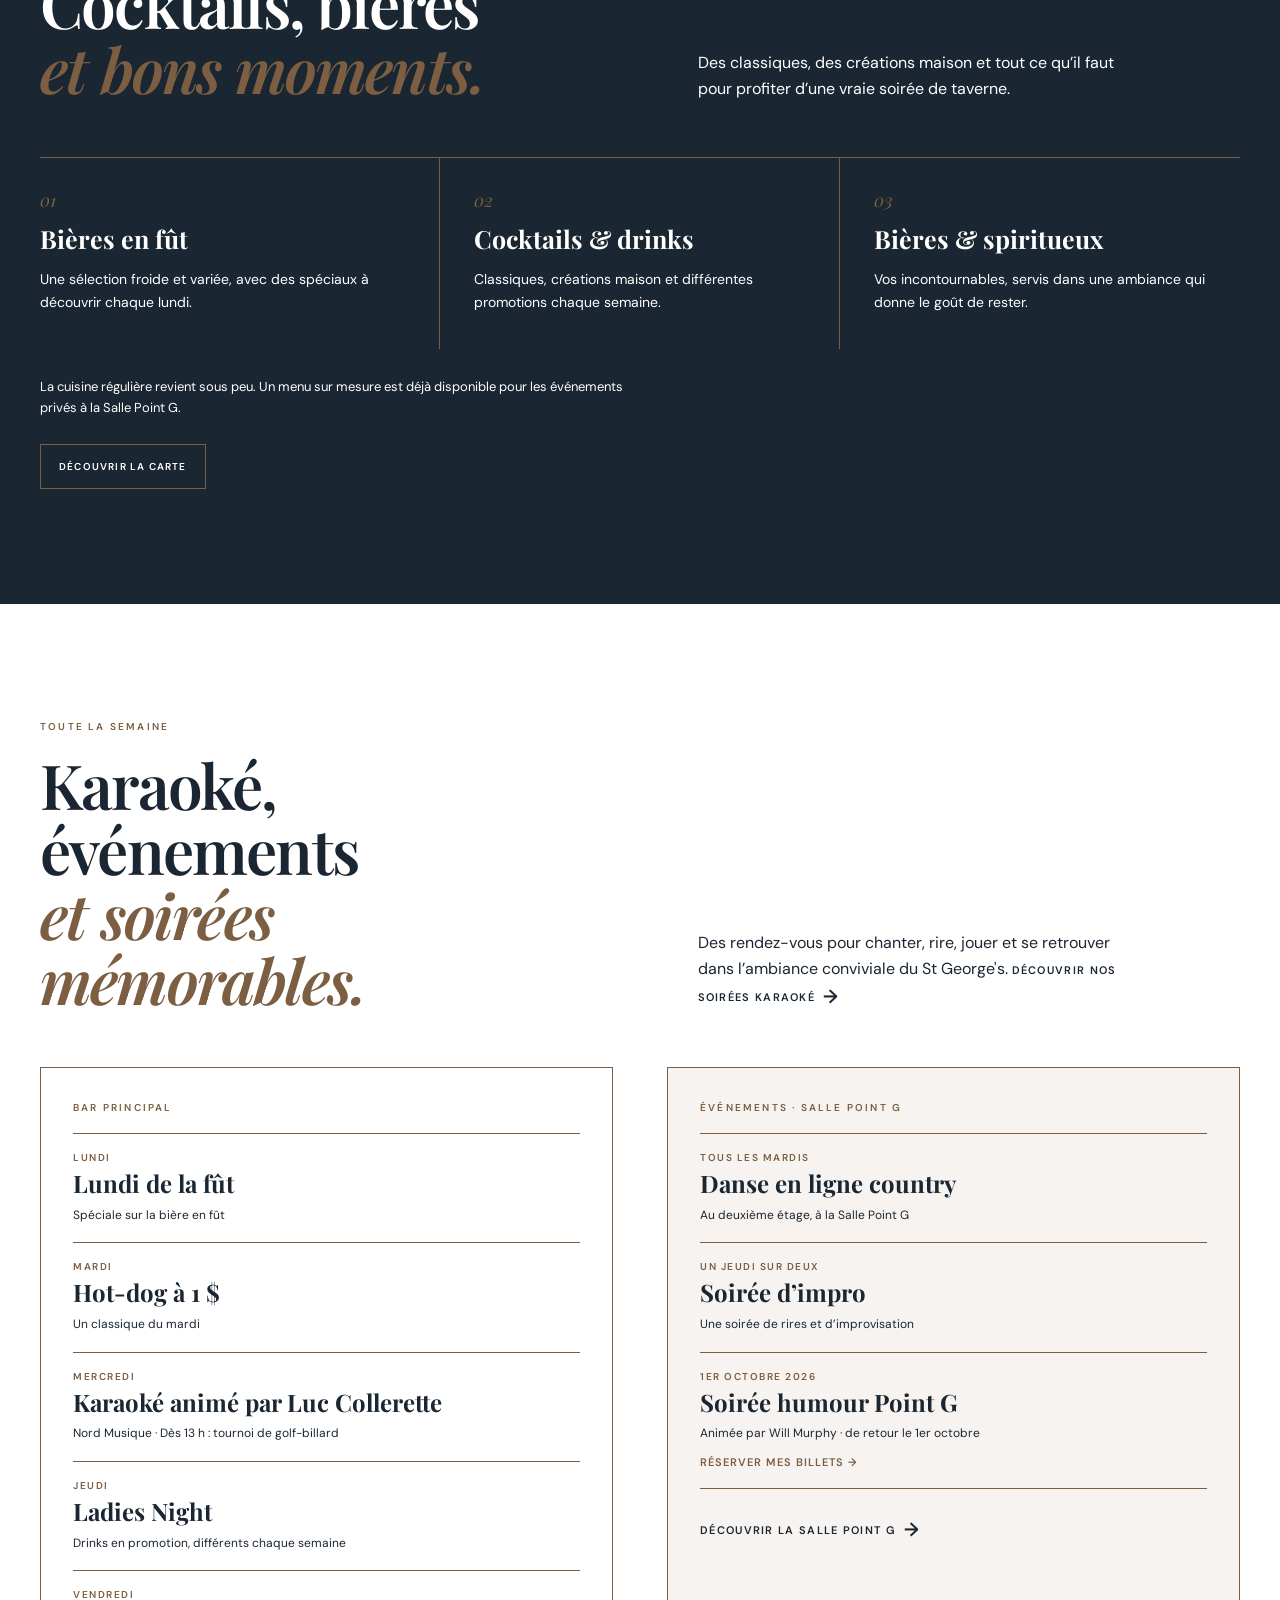
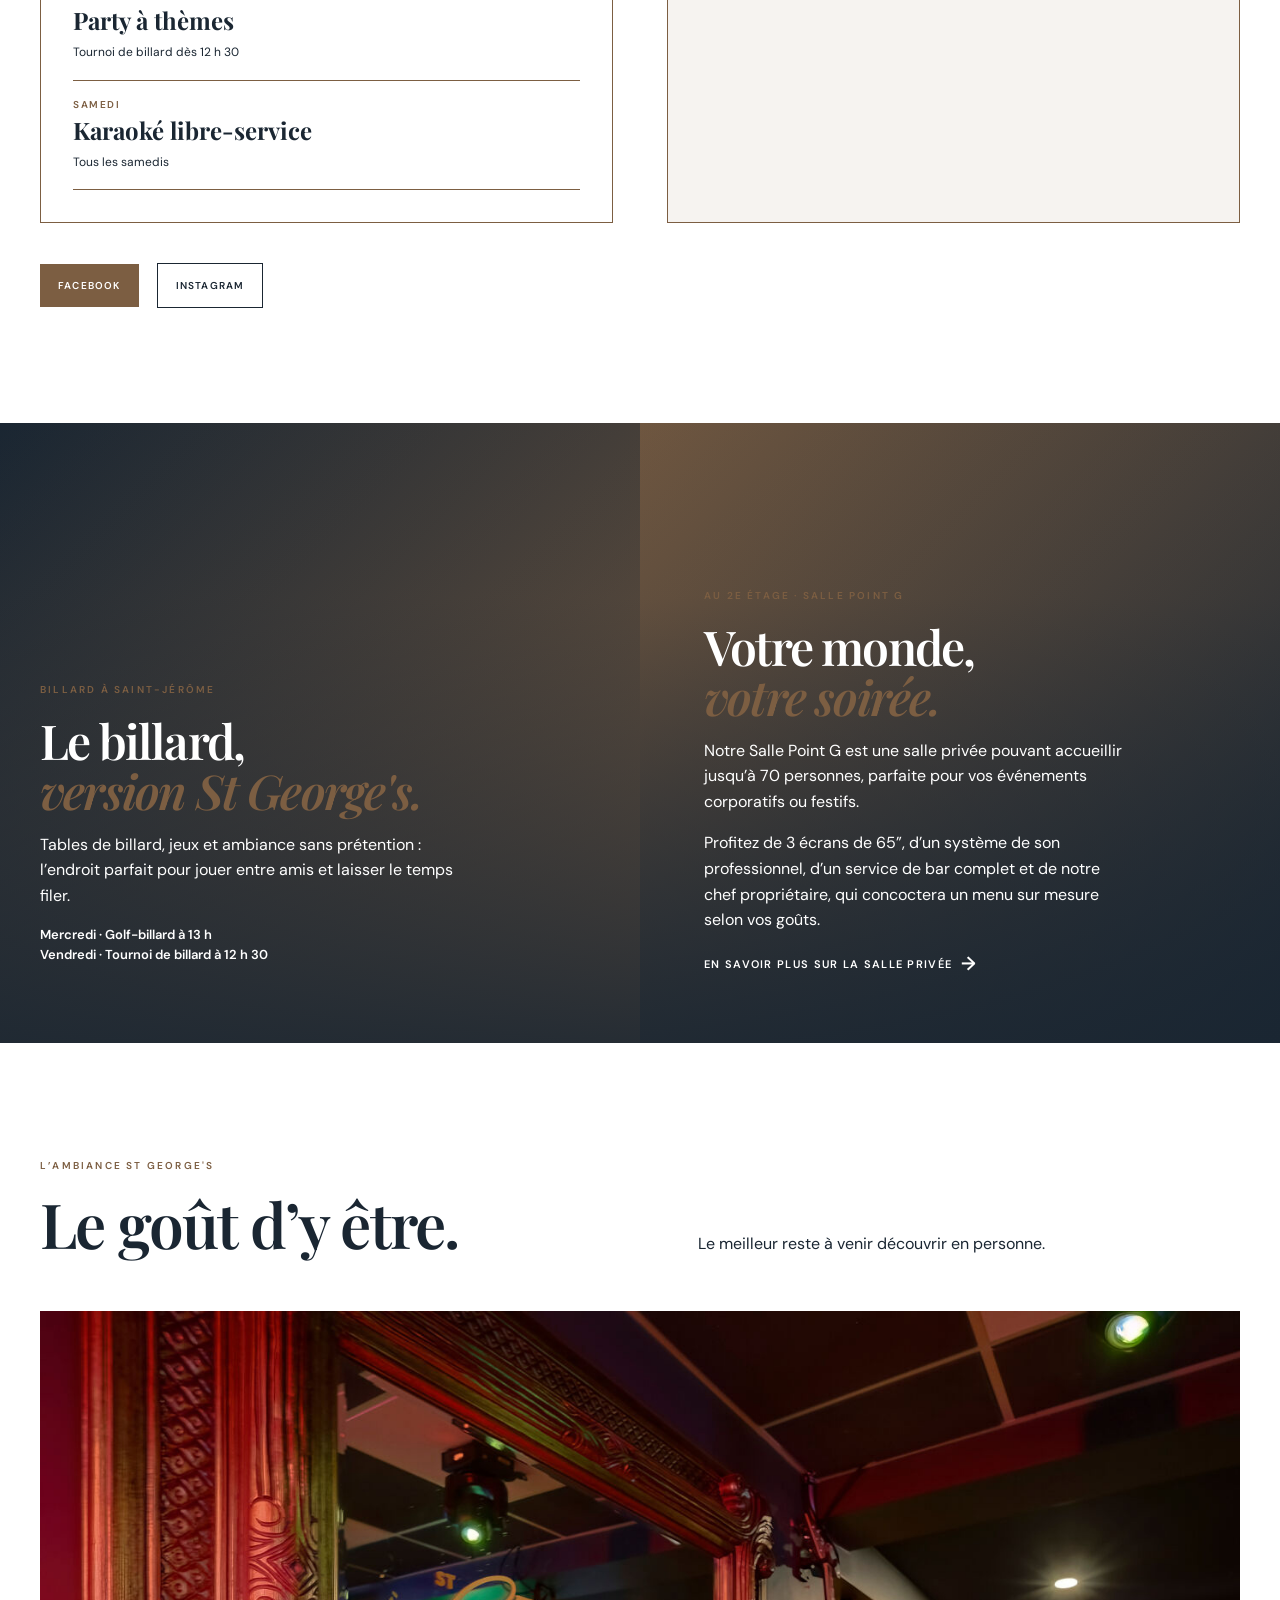
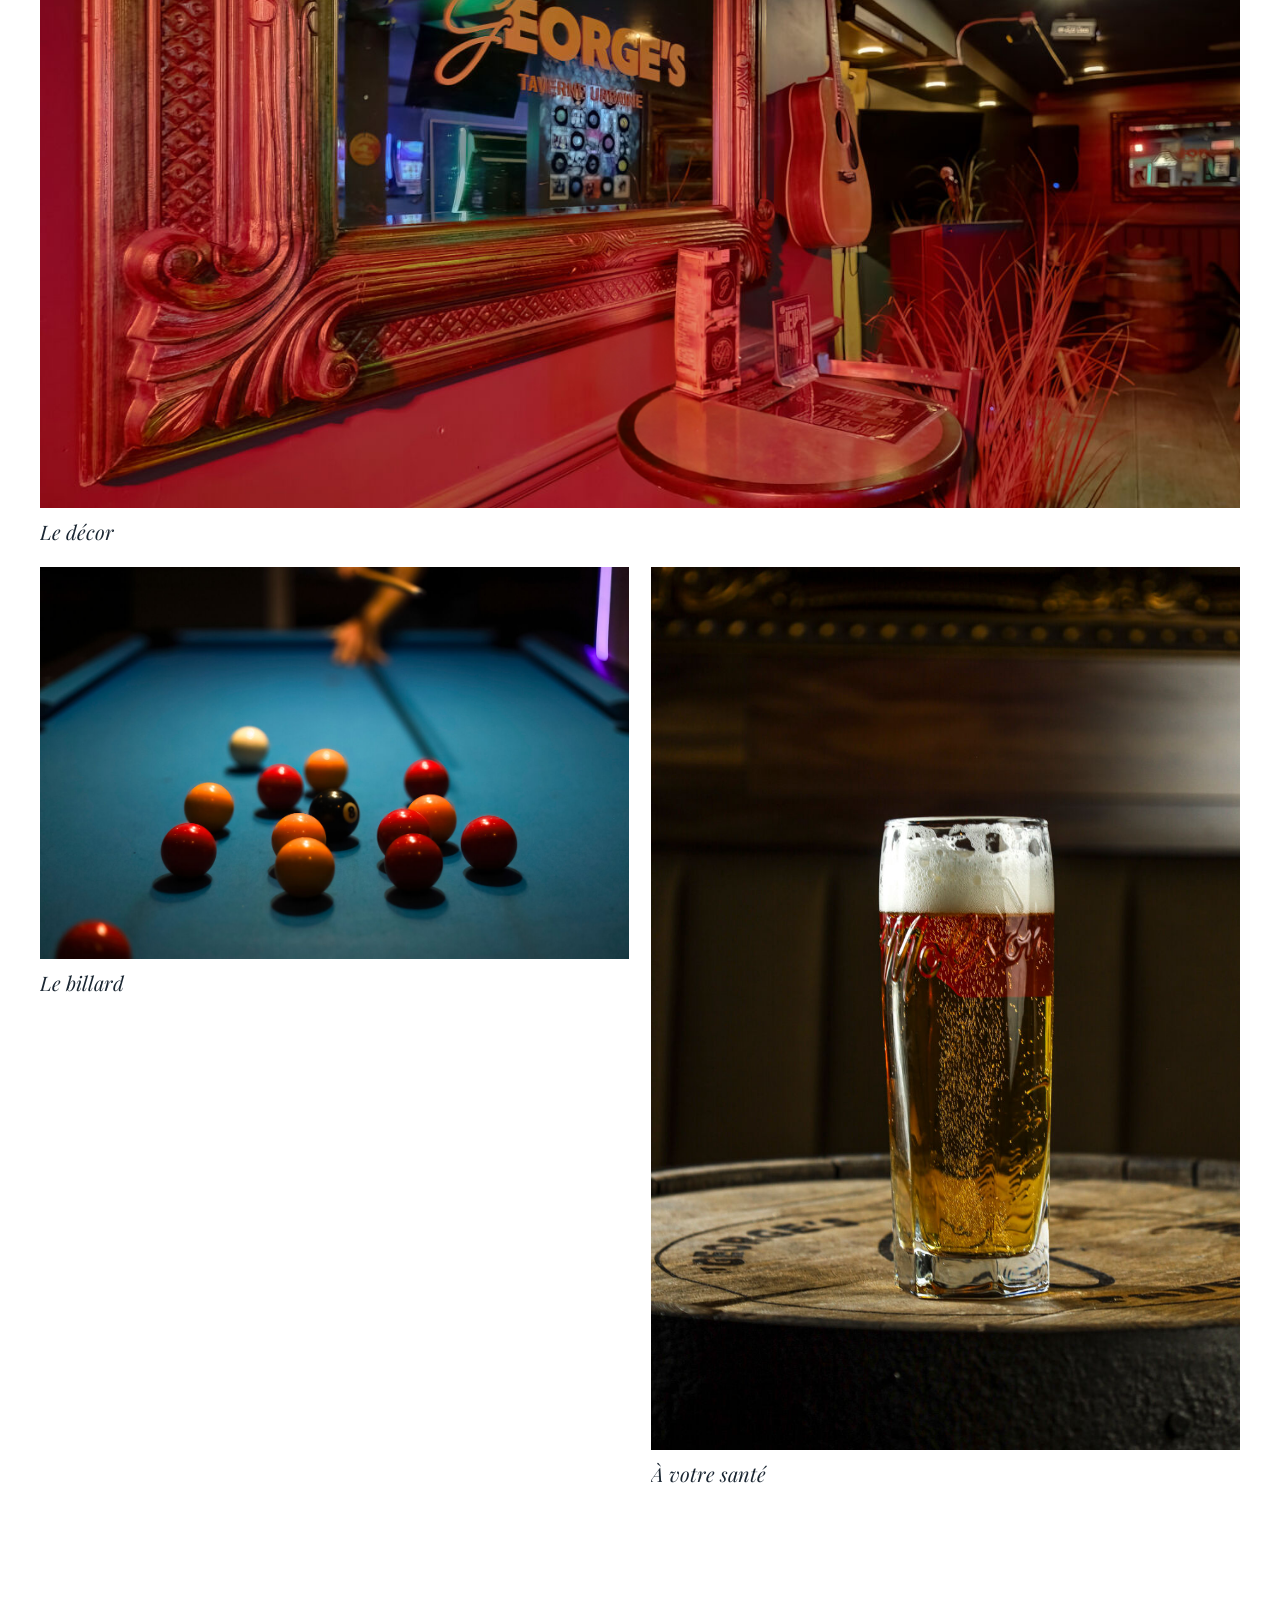
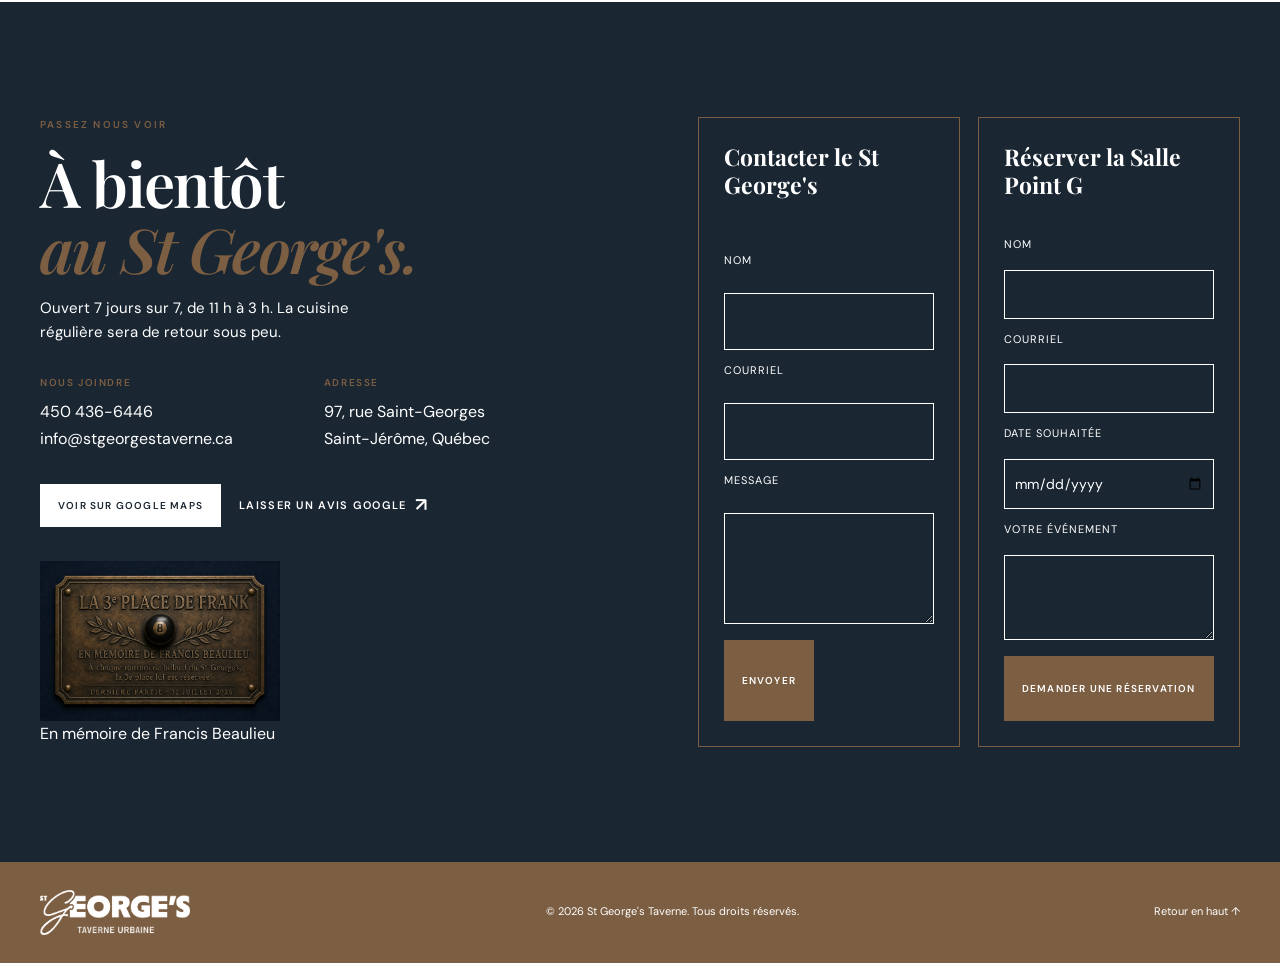
==== commit 7c729df1: "Add Saint-Jerome karaoke page and consolidate room URL" ====
--- a/index.html
+++ b/index.html
@@ -78,7 +78,7 @@
           <p class="eyebrow">Bar de quartier · Saint-Jérôme</p>
           <h1>Bar à Saint-Jérôme<br /><em>Les bons moments commencent ici.</em></h1>
           <p class="hero-copy">Cocktails, karaoké, billard, événements et l’ambiance chaleureuse d’un vrai bar de quartier.</p>
-          <div class="hero-actions"><a class="button" href="/carte">Découvrir la carte</a><a class="text-link" href="#evenements">Voir les événements <span>→</span></a></div>
+          <div class="hero-actions"><a class="button" href="/carte">Découvrir la carte</a><a class="text-link" href="#evenements">Voir les événements <span>→</span></a><a class="text-link" href="/karaoke-saint-jerome">Découvrir le karaoké <span>→</span></a></div>
         </div>
         <a class="scroll-cue" href="#histoire">Défiler <span></span></a>
       </section>
@@ -100,7 +100,7 @@
         </div>
       </section>
 
-      <section class="events section" id="evenements"><div class="container"><div class="section-heading"><div><p class="eyebrow">Toute la semaine</p><h2>Karaoké, événements<br /><em>et soirées mémorables.</em></h2></div><p>Des rendez-vous pour chanter, rire, jouer et se retrouver dans l’ambiance conviviale du St George's. Consultez nos réseaux sociaux pour les détails et les thèmes de la semaine.</p></div><div class="program-grid"><div class="program-block"><p class="eyebrow">Bar principal</p><div class="event-list"><article><p>Lundi</p><h3>Lundi de la fût</h3><span>Spéciale sur la bière en fût</span></article><article><p>Mardi</p><h3>Hot-dog à 1 $</h3><span>Un classique du mardi</span></article><article><p>Mercredi</p><h3>Karaoké animé par Luc Collerette</h3><span>Nord Musique · Dès 13 h : tournoi de golf-billard</span></article><article><p>Jeudi</p><h3>Ladies Night</h3><span>Drinks en promotion, différents chaque semaine</span></article><article><p>Vendredi</p><h3>Party à thèmes</h3><span>Tournoi de billard dès 12 h 30</span></article><article><p>Samedi</p><h3>Karaoké libre-service</h3><span>Tous les samedis</span></article></div></div><div class="program-block point-g"><p class="eyebrow">Événements · Salle Point G</p><div class="event-list"><article><p>Tous les mardis</p><h3>Danse en ligne country</h3><span>Au deuxième étage, à la Salle Point G</span></article><article><p>Un jeudi sur deux</p><h3>Soirée d’impro</h3><span>Une soirée de rires et d’improvisation</span></article><article><p>1er octobre 2026</p><h3>Soirée humour Point G</h3><span>Animée par Will Murphy · de retour le 1er octobre</span><a class="event-ticket-link" href="https://sallepointg.ca/evenements/soireehumourpointg011026">Réserver mes billets →</a></article></div><a class="text-link dark" href="/salle-privee">Découvrir la Salle Point G <span>→</span></a></div></div><div class="social-links"><a class="button" href="https://www.facebook.com/p/St-Georges-taverne-urbaine-61566446579908/" target="_blank" rel="noreferrer">Facebook</a><a class="button button-outline dark-outline" href="https://www.instagram.com/stgeorges_taverne_urbaine/" target="_blank" rel="noreferrer">Instagram</a></div></div></section>
+      <section class="events section" id="evenements"><div class="container"><div class="section-heading"><div><p class="eyebrow">Toute la semaine</p><h2>Karaoké, événements<br /><em>et soirées mémorables.</em></h2></div><p>Des rendez-vous pour chanter, rire, jouer et se retrouver dans l’ambiance conviviale du St George's. <a class="text-link dark" href="/karaoke-saint-jerome">Découvrir nos soirées karaoké <span>→</span></a></p></div><div class="program-grid"><div class="program-block"><p class="eyebrow">Bar principal</p><div class="event-list"><article><p>Lundi</p><h3>Lundi de la fût</h3><span>Spéciale sur la bière en fût</span></article><article><p>Mardi</p><h3>Hot-dog à 1 $</h3><span>Un classique du mardi</span></article><article><p>Mercredi</p><h3>Karaoké animé par Luc Collerette</h3><span>Nord Musique · Dès 13 h : tournoi de golf-billard</span></article><article><p>Jeudi</p><h3>Ladies Night</h3><span>Drinks en promotion, différents chaque semaine</span></article><article><p>Vendredi</p><h3>Party à thèmes</h3><span>Tournoi de billard dès 12 h 30</span></article><article><p>Samedi</p><h3>Karaoké libre-service</h3><span>Tous les samedis</span></article></div></div><div class="program-block point-g"><p class="eyebrow">Événements · Salle Point G</p><div class="event-list"><article><p>Tous les mardis</p><h3>Danse en ligne country</h3><span>Au deuxième étage, à la Salle Point G</span></article><article><p>Un jeudi sur deux</p><h3>Soirée d’impro</h3><span>Une soirée de rires et d’improvisation</span></article><article><p>1er octobre 2026</p><h3>Soirée humour Point G</h3><span>Animée par Will Murphy · de retour le 1er octobre</span><a class="event-ticket-link" href="https://sallepointg.ca/evenements/soireehumourpointg011026">Réserver mes billets →</a></article></div><a class="text-link dark" href="/salle-privee">Découvrir la Salle Point G <span>→</span></a></div></div><div class="social-links"><a class="button" href="https://www.facebook.com/p/St-Georges-taverne-urbaine-61566446579908/" target="_blank" rel="noreferrer">Facebook</a><a class="button button-outline dark-outline" href="https://www.instagram.com/stgeorges_taverne_urbaine/" target="_blank" rel="noreferrer">Instagram</a></div></div></section>
 
       <section class="features" id="billard"><div class="feature feature-billiard"><div><p class="eyebrow">Billard à Saint-Jérôme</p><h2>Le billard,<br /><em>version St George's.</em></h2><p>Tables de billard, jeux et ambiance sans prétention : l’endroit parfait pour jouer entre amis et laisser le temps filer.</p><p class="feature-detail">Mercredi · Golf-billard à 13 h<br />Vendredi · Tournoi de billard à 12 h 30</p></div></div><div class="feature feature-room" id="location-salle"><div><p class="eyebrow">Au 2e étage · Salle Point G</p><h2>Votre monde,<br /><em>votre soirée.</em></h2><p>Notre Salle Point G est une salle privée pouvant accueillir jusqu’à 70 personnes, parfaite pour vos événements corporatifs ou festifs.</p><p>Profitez de 3 écrans de 65”, d’un système de son professionnel, d’un service de bar complet et de notre chef propriétaire, qui concoctera un menu sur mesure selon vos goûts.</p><a class="text-link" href="/salle-privee">En savoir plus sur la salle privée <span>→</span></a></div></div></section>
 
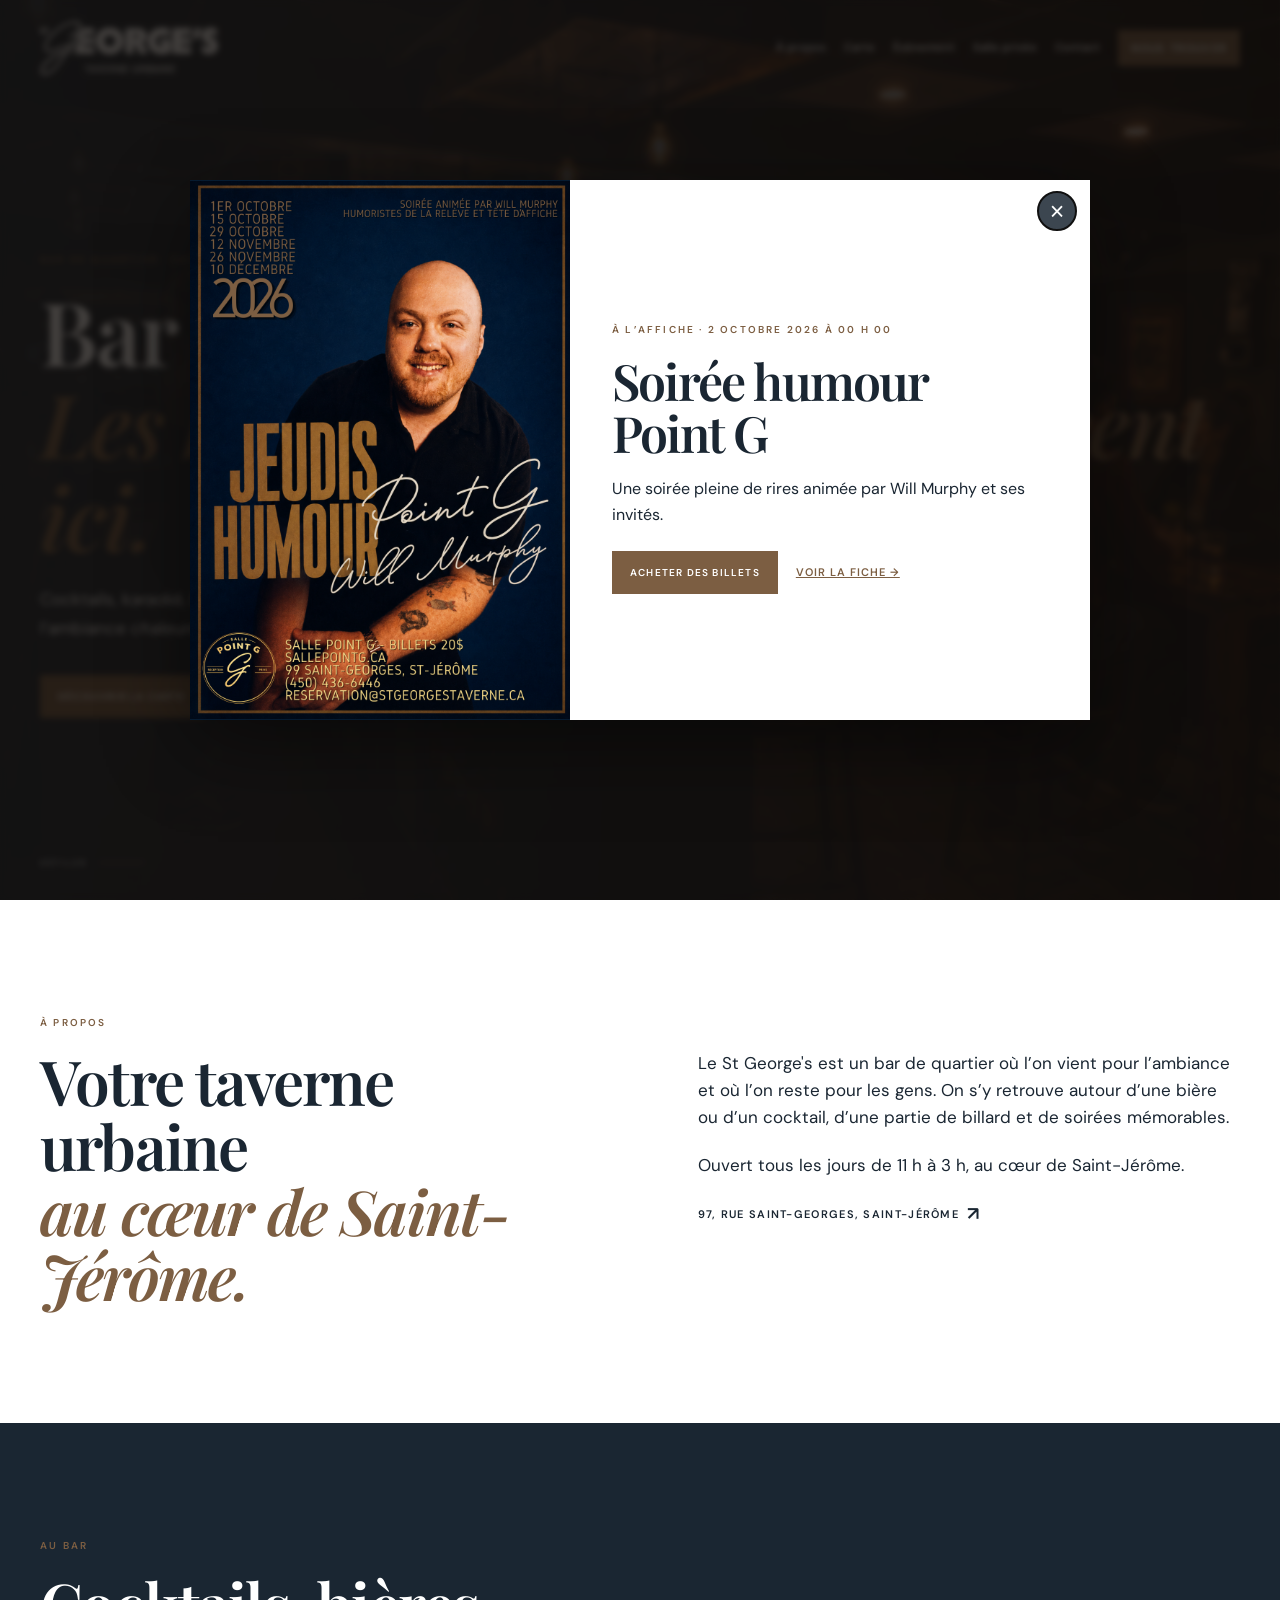
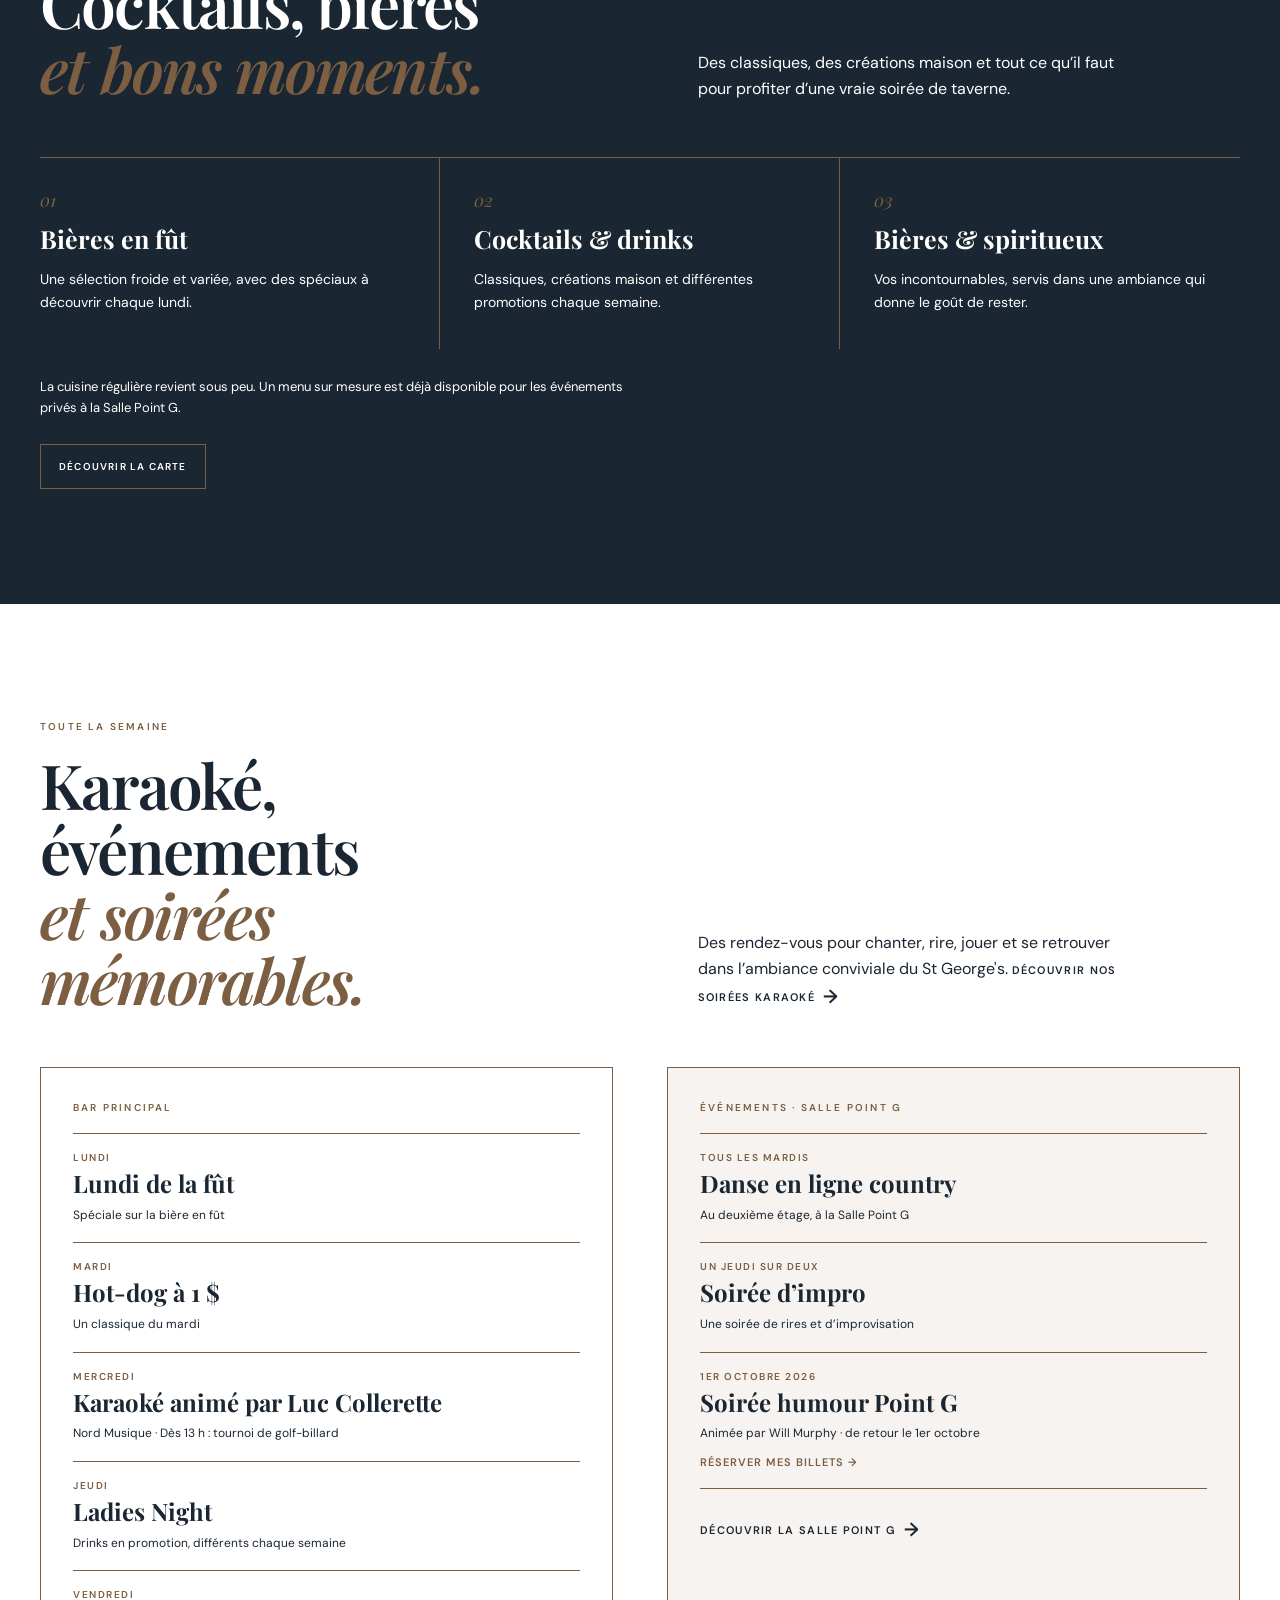
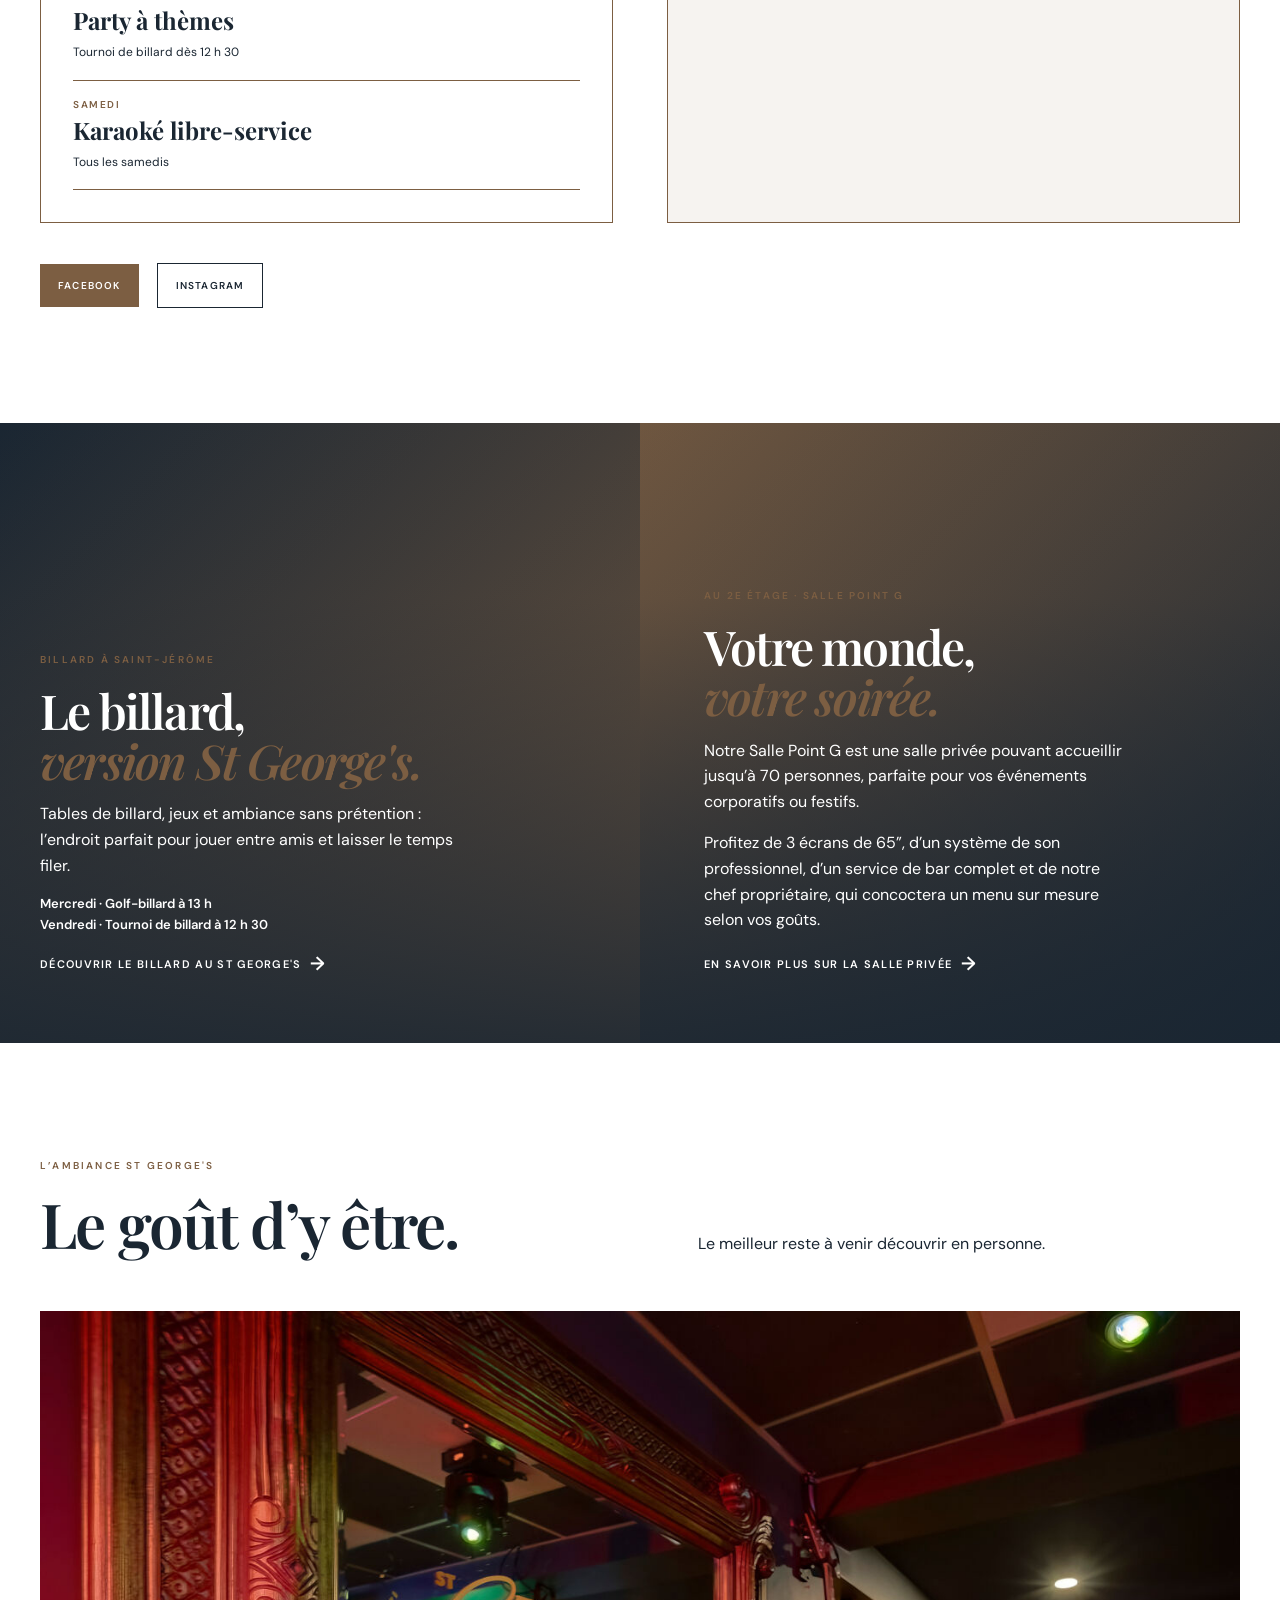
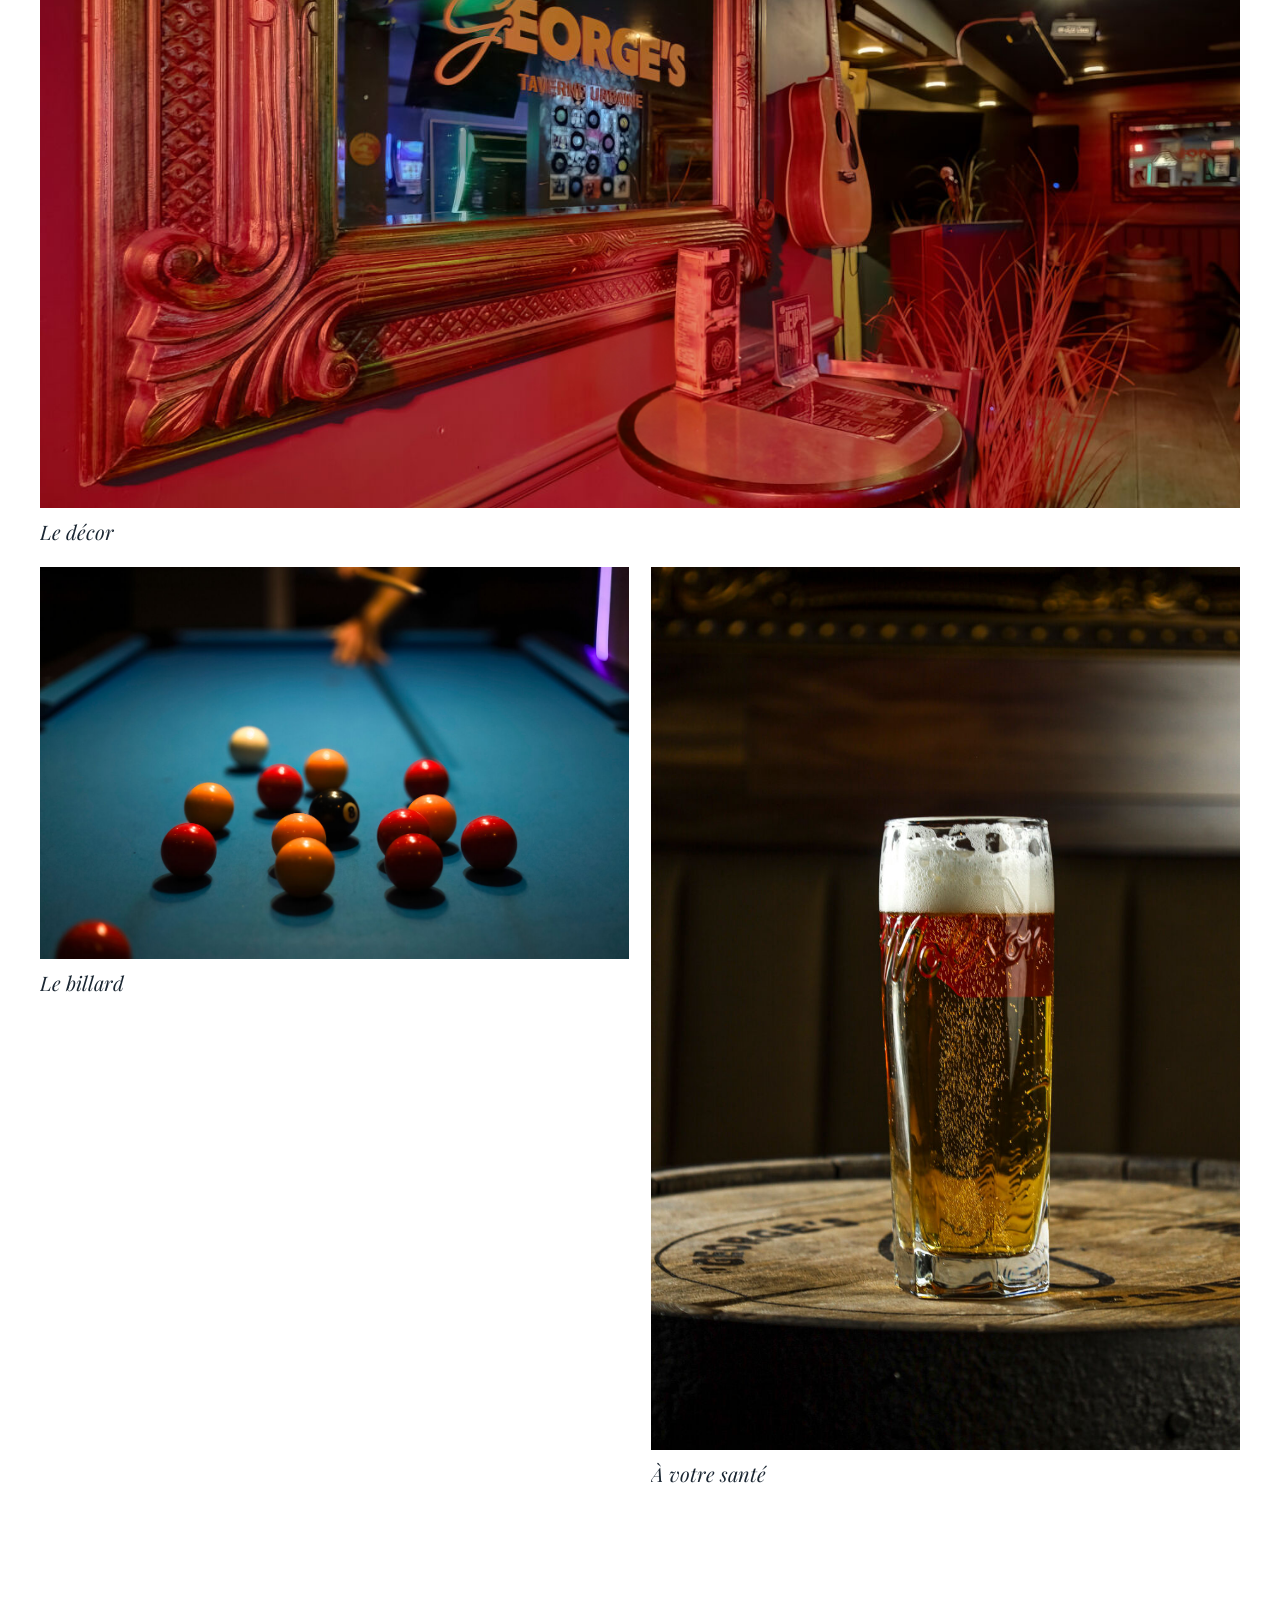
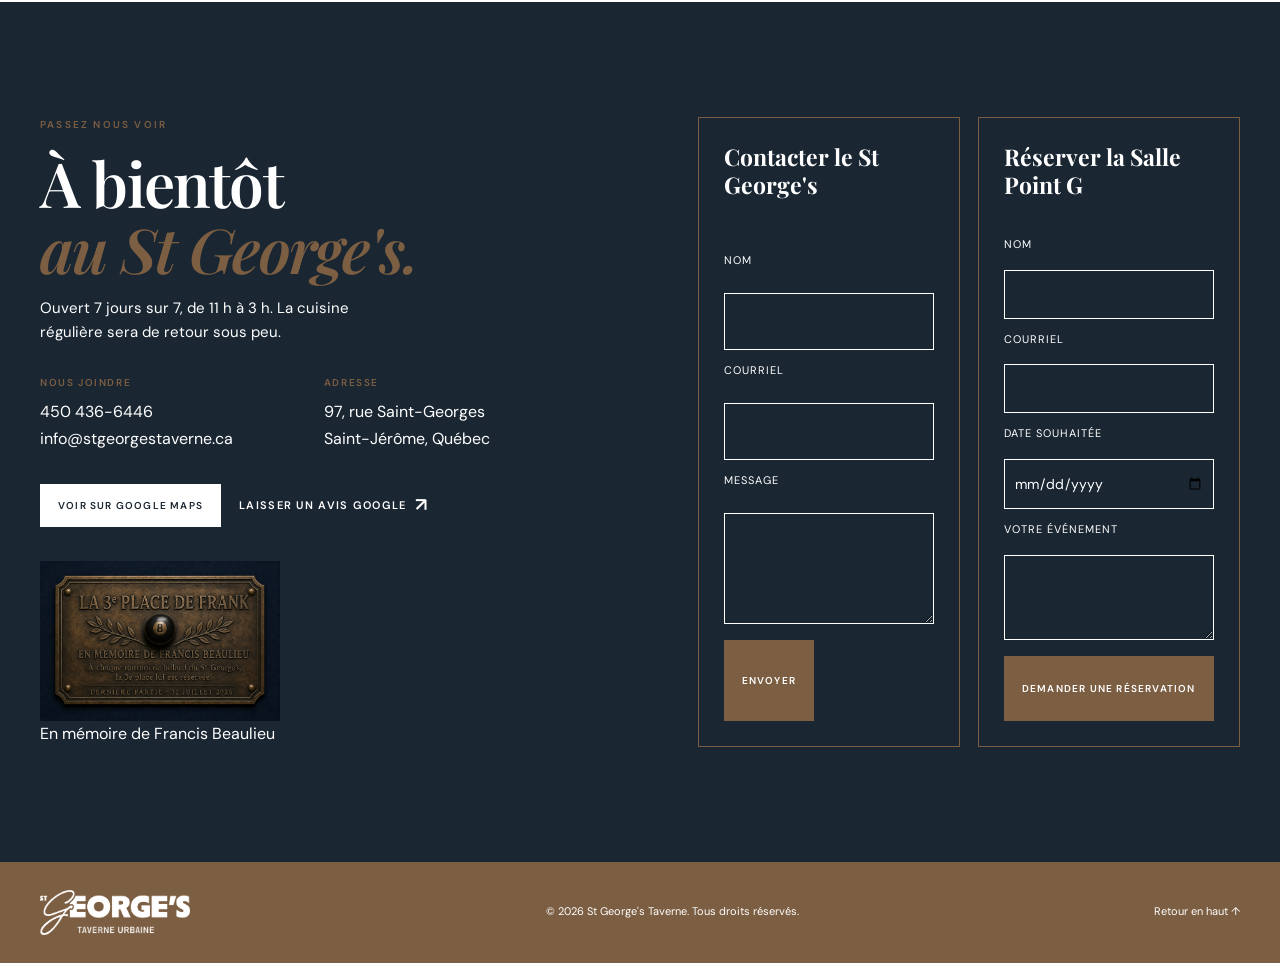
==== commit b98fb7cb: "Add Saint-Jerome billiards landing page" ====
--- a/index.html
+++ b/index.html
@@ -102,7 +102,7 @@
 
       <section class="events section" id="evenements"><div class="container"><div class="section-heading"><div><p class="eyebrow">Toute la semaine</p><h2>Karaoké, événements<br /><em>et soirées mémorables.</em></h2></div><p>Des rendez-vous pour chanter, rire, jouer et se retrouver dans l’ambiance conviviale du St George's. <a class="text-link dark" href="/karaoke-saint-jerome">Découvrir nos soirées karaoké <span>→</span></a></p></div><div class="program-grid"><div class="program-block"><p class="eyebrow">Bar principal</p><div class="event-list"><article><p>Lundi</p><h3>Lundi de la fût</h3><span>Spéciale sur la bière en fût</span></article><article><p>Mardi</p><h3>Hot-dog à 1 $</h3><span>Un classique du mardi</span></article><article><p>Mercredi</p><h3>Karaoké animé par Luc Collerette</h3><span>Nord Musique · Dès 13 h : tournoi de golf-billard</span></article><article><p>Jeudi</p><h3>Ladies Night</h3><span>Drinks en promotion, différents chaque semaine</span></article><article><p>Vendredi</p><h3>Party à thèmes</h3><span>Tournoi de billard dès 12 h 30</span></article><article><p>Samedi</p><h3>Karaoké libre-service</h3><span>Tous les samedis</span></article></div></div><div class="program-block point-g"><p class="eyebrow">Événements · Salle Point G</p><div class="event-list"><article><p>Tous les mardis</p><h3>Danse en ligne country</h3><span>Au deuxième étage, à la Salle Point G</span></article><article><p>Un jeudi sur deux</p><h3>Soirée d’impro</h3><span>Une soirée de rires et d’improvisation</span></article><article><p>1er octobre 2026</p><h3>Soirée humour Point G</h3><span>Animée par Will Murphy · de retour le 1er octobre</span><a class="event-ticket-link" href="https://sallepointg.ca/evenements/soireehumourpointg011026">Réserver mes billets →</a></article></div><a class="text-link dark" href="/salle-privee">Découvrir la Salle Point G <span>→</span></a></div></div><div class="social-links"><a class="button" href="https://www.facebook.com/p/St-Georges-taverne-urbaine-61566446579908/" target="_blank" rel="noreferrer">Facebook</a><a class="button button-outline dark-outline" href="https://www.instagram.com/stgeorges_taverne_urbaine/" target="_blank" rel="noreferrer">Instagram</a></div></div></section>
 
-      <section class="features" id="billard"><div class="feature feature-billiard"><div><p class="eyebrow">Billard à Saint-Jérôme</p><h2>Le billard,<br /><em>version St George's.</em></h2><p>Tables de billard, jeux et ambiance sans prétention : l’endroit parfait pour jouer entre amis et laisser le temps filer.</p><p class="feature-detail">Mercredi · Golf-billard à 13 h<br />Vendredi · Tournoi de billard à 12 h 30</p></div></div><div class="feature feature-room" id="location-salle"><div><p class="eyebrow">Au 2e étage · Salle Point G</p><h2>Votre monde,<br /><em>votre soirée.</em></h2><p>Notre Salle Point G est une salle privée pouvant accueillir jusqu’à 70 personnes, parfaite pour vos événements corporatifs ou festifs.</p><p>Profitez de 3 écrans de 65”, d’un système de son professionnel, d’un service de bar complet et de notre chef propriétaire, qui concoctera un menu sur mesure selon vos goûts.</p><a class="text-link" href="/salle-privee">En savoir plus sur la salle privée <span>→</span></a></div></div></section>
+      <section class="features" id="billard"><div class="feature feature-billiard"><div><p class="eyebrow">Billard à Saint-Jérôme</p><h2>Le billard,<br /><em>version St George's.</em></h2><p>Tables de billard, jeux et ambiance sans prétention : l’endroit parfait pour jouer entre amis et laisser le temps filer.</p><p class="feature-detail">Mercredi · Golf-billard à 13 h<br />Vendredi · Tournoi de billard à 12 h 30</p><a class="text-link" href="/billard-saint-jerome">Découvrir le billard au St George's <span>→</span></a></div></div><div class="feature feature-room" id="location-salle"><div><p class="eyebrow">Au 2e étage · Salle Point G</p><h2>Votre monde,<br /><em>votre soirée.</em></h2><p>Notre Salle Point G est une salle privée pouvant accueillir jusqu’à 70 personnes, parfaite pour vos événements corporatifs ou festifs.</p><p>Profitez de 3 écrans de 65”, d’un système de son professionnel, d’un service de bar complet et de notre chef propriétaire, qui concoctera un menu sur mesure selon vos goûts.</p><a class="text-link" href="/salle-privee">En savoir plus sur la salle privée <span>→</span></a></div></div></section>
 
       <section class="gallery section" id="galerie"><div class="container"><div class="section-heading"><div><p class="eyebrow">L’ambiance St George's</p><h2>Le goût d’y être.</h2></div><p>Le meilleur reste à venir découvrir en personne.</p></div><div class="gallery-grid"><figure class="gallery-card tall"><img src="assets/ambiance-decor.jpg" alt="Décor et miroir du St George's" /><figcaption>Le décor</figcaption></figure><figure class="gallery-card food"><img src="assets/ambiance-billard.jpg" alt="Table de billard du St George's" /><figcaption>Le billard</figcaption></figure><figure class="gallery-card friends"><img src="assets/ambiance-biere.jpg" alt="Bière servie au St George's" /><figcaption>À votre santé</figcaption></figure></div></div></section>
 
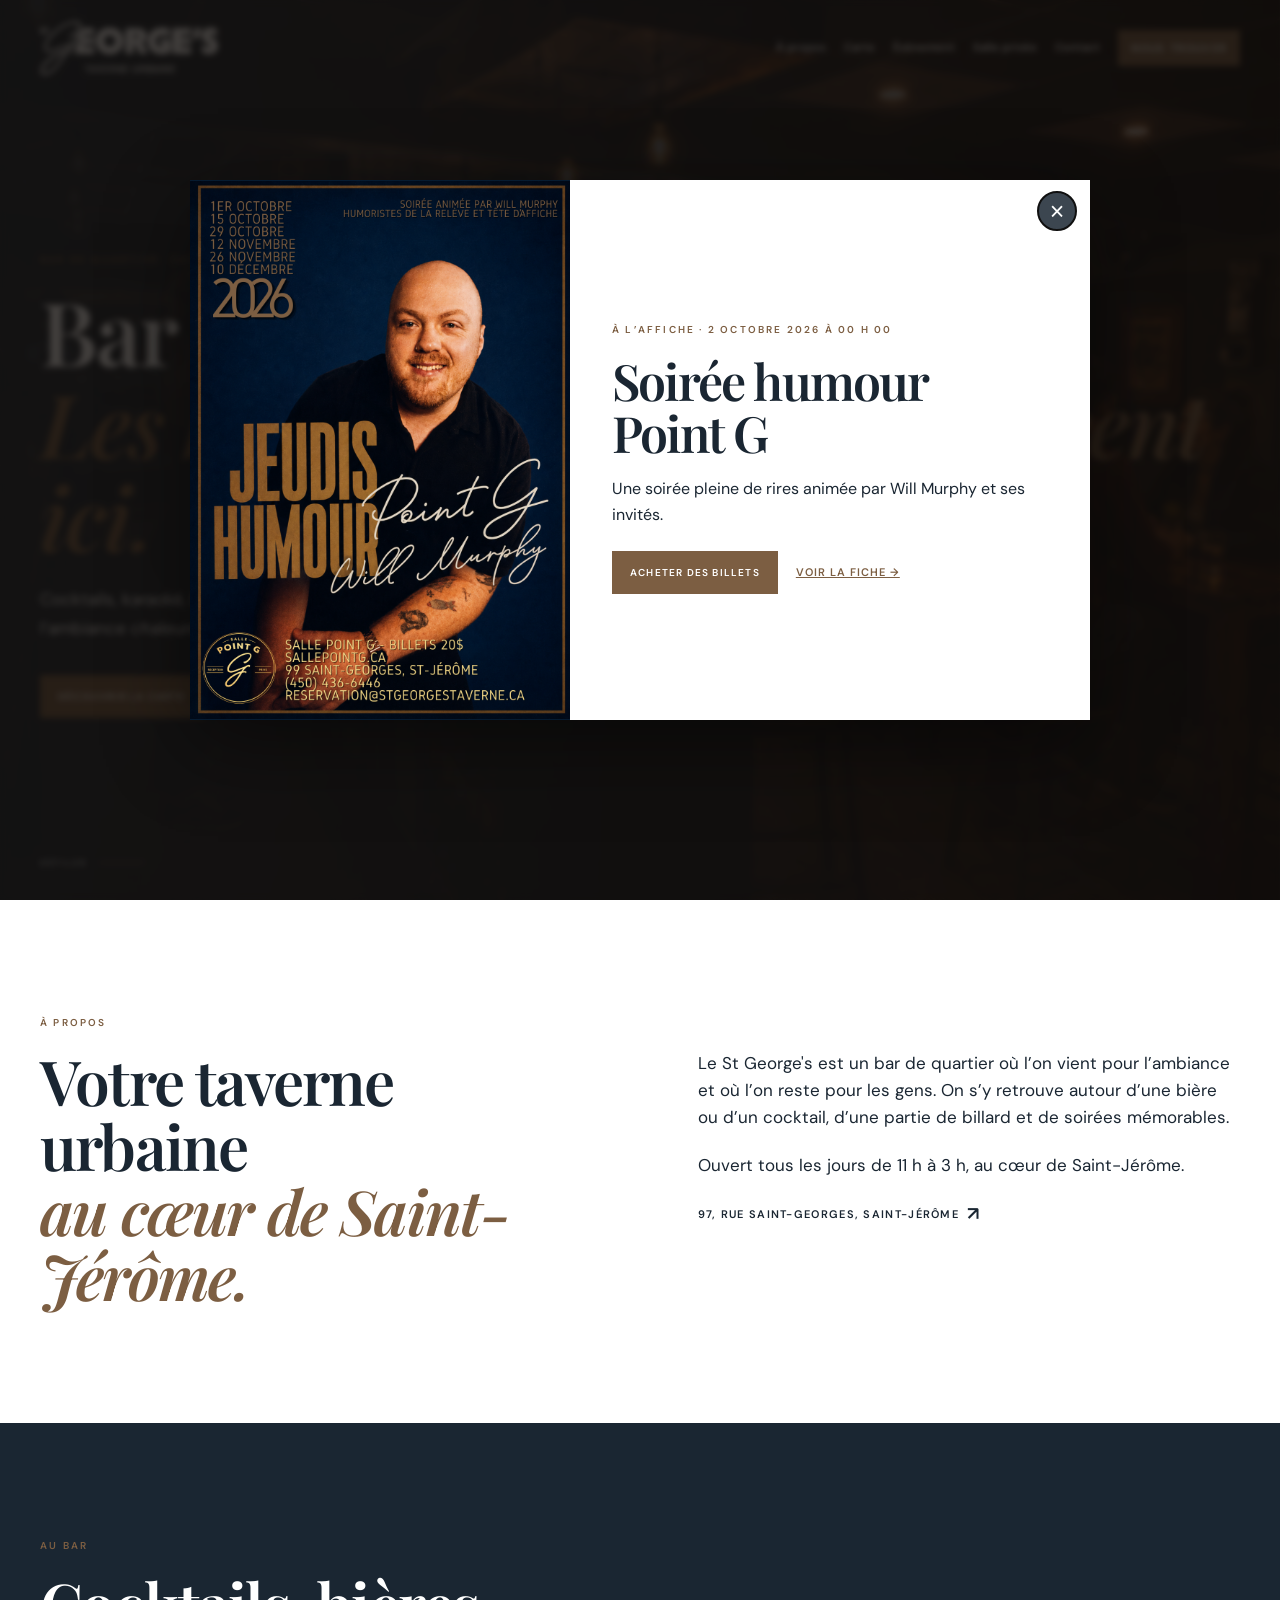
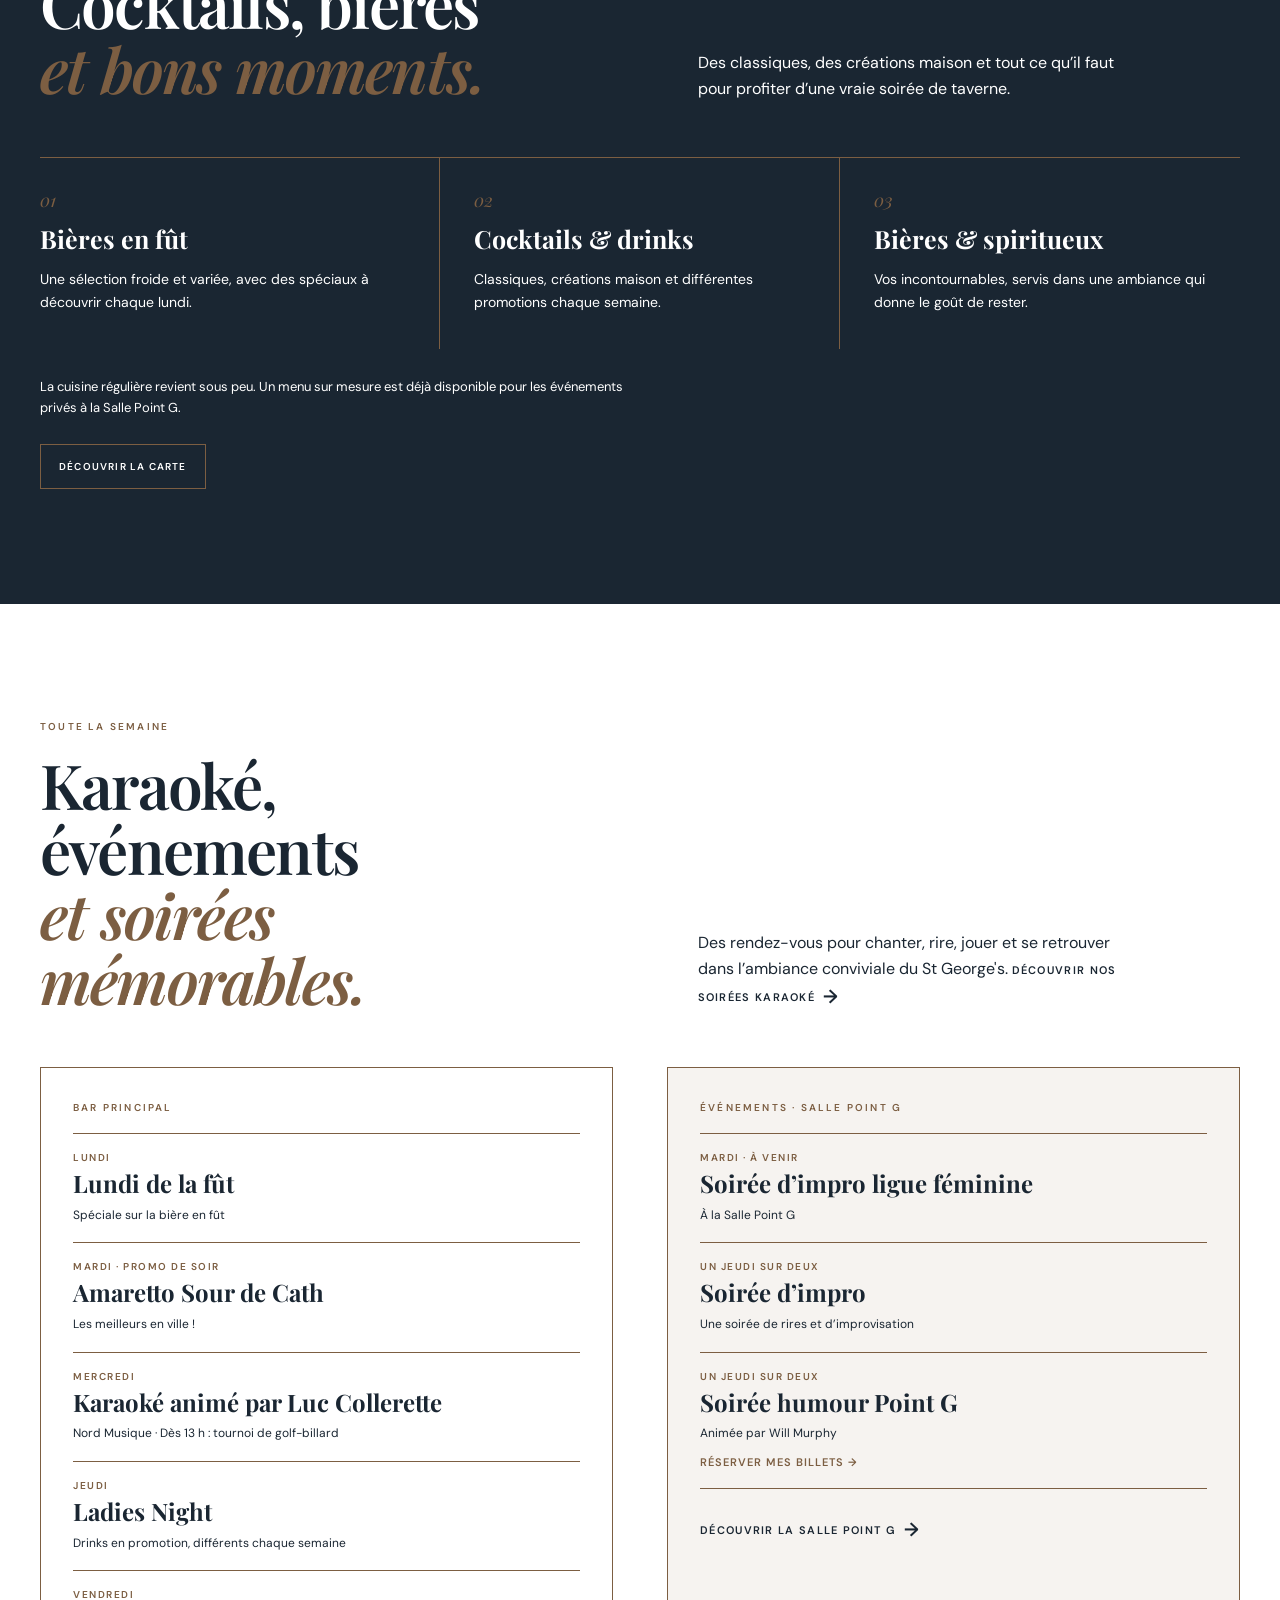
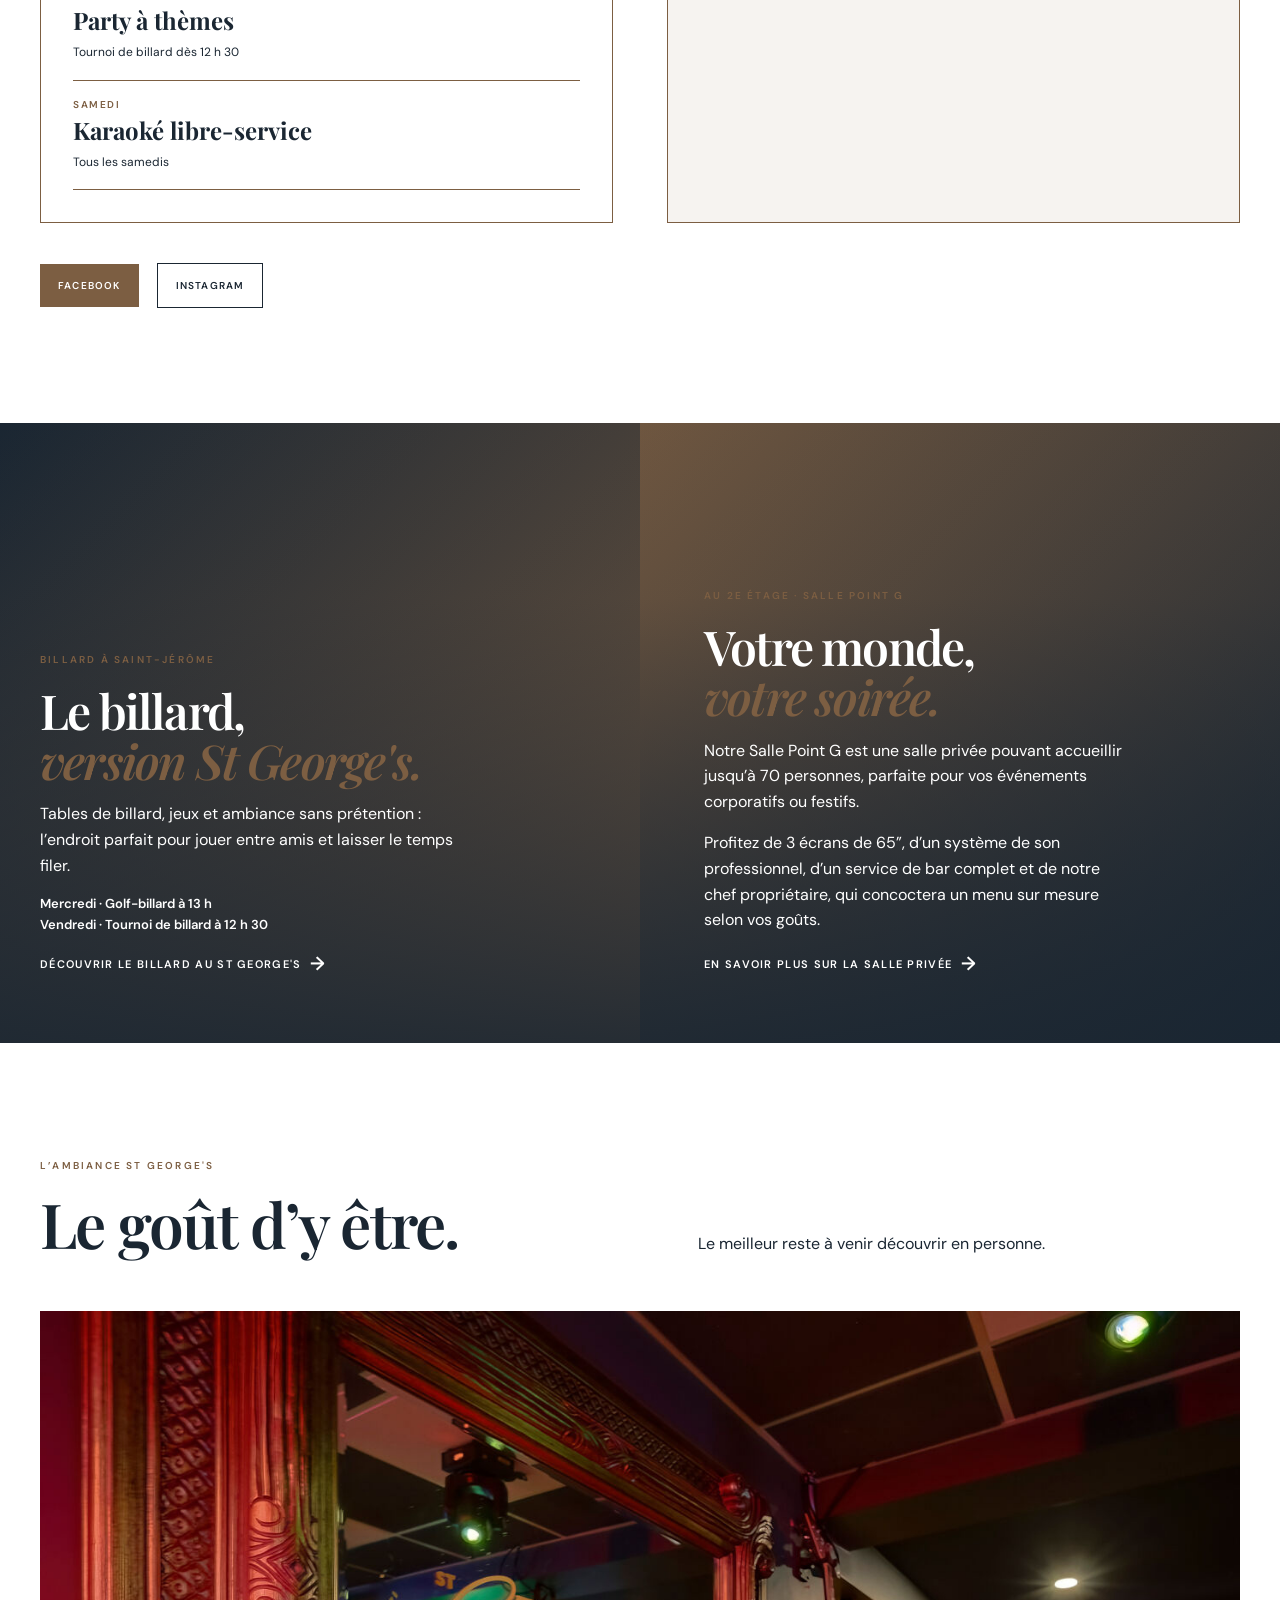
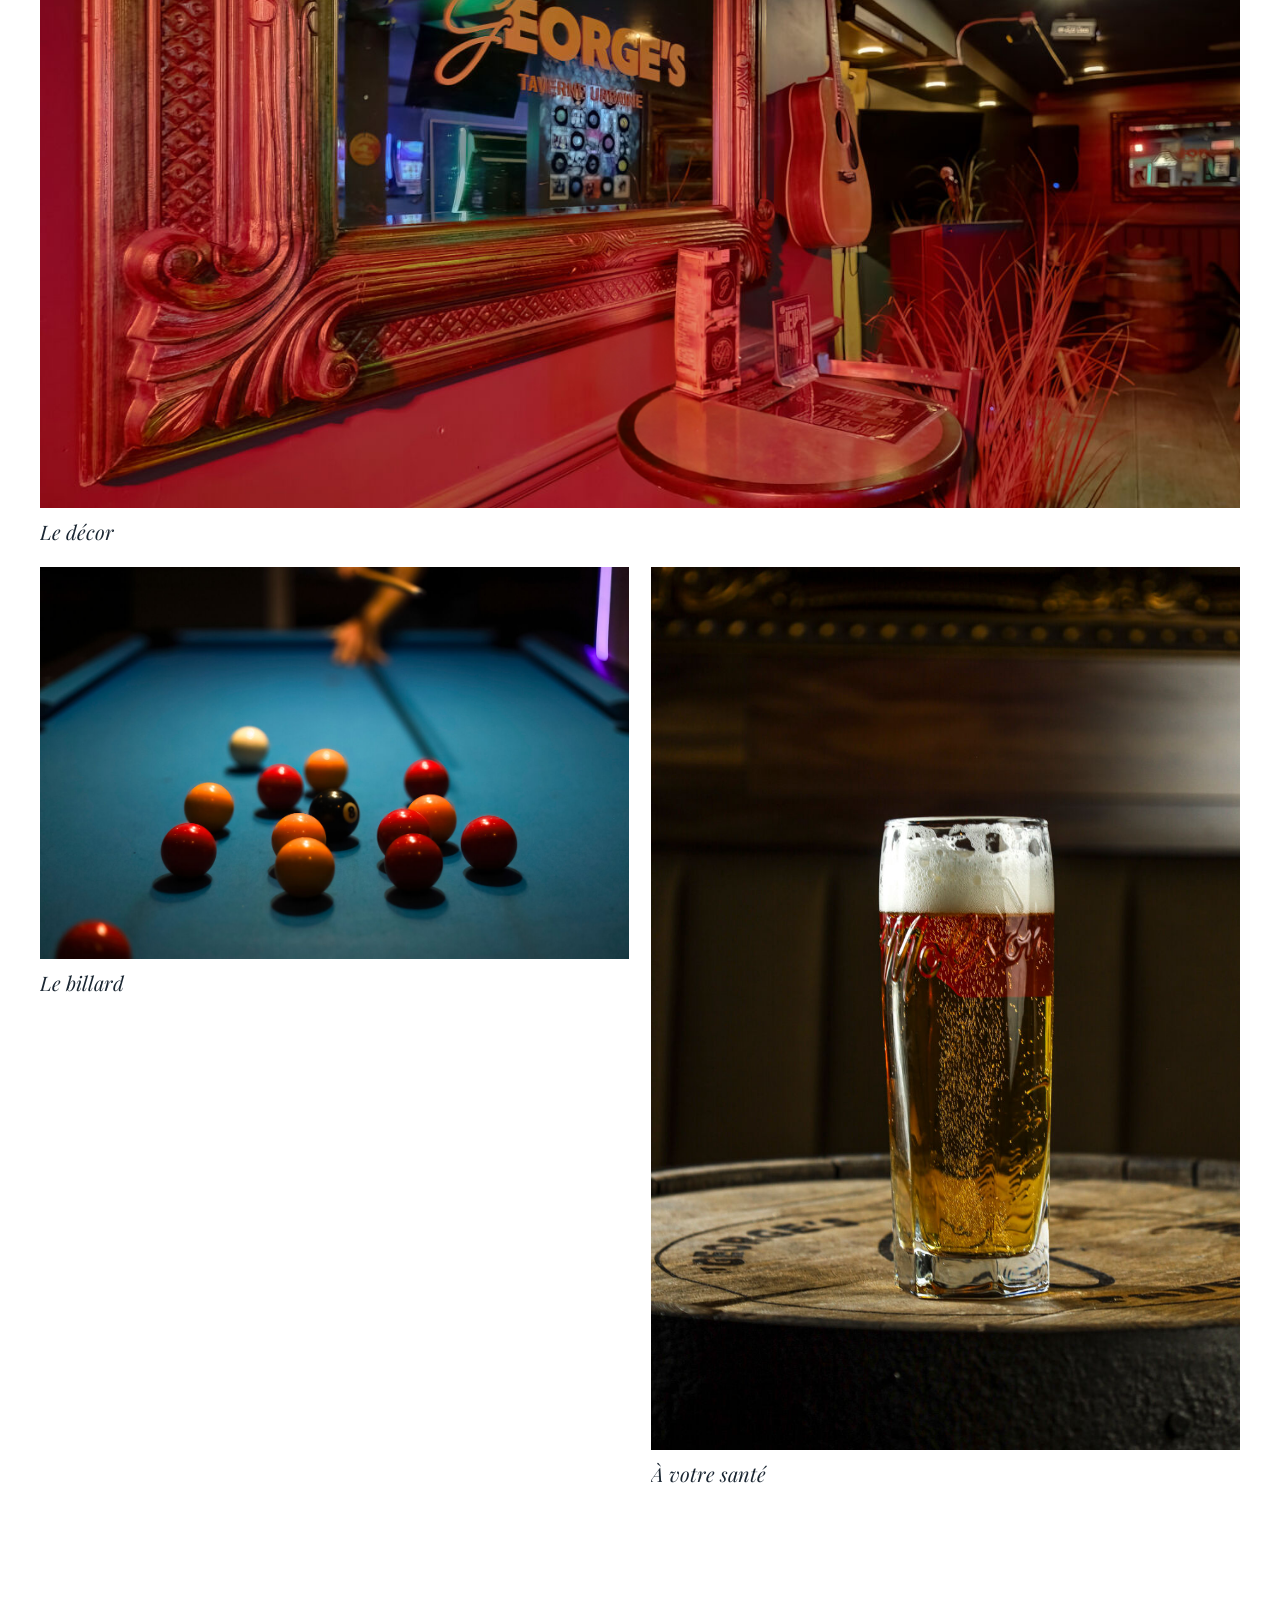
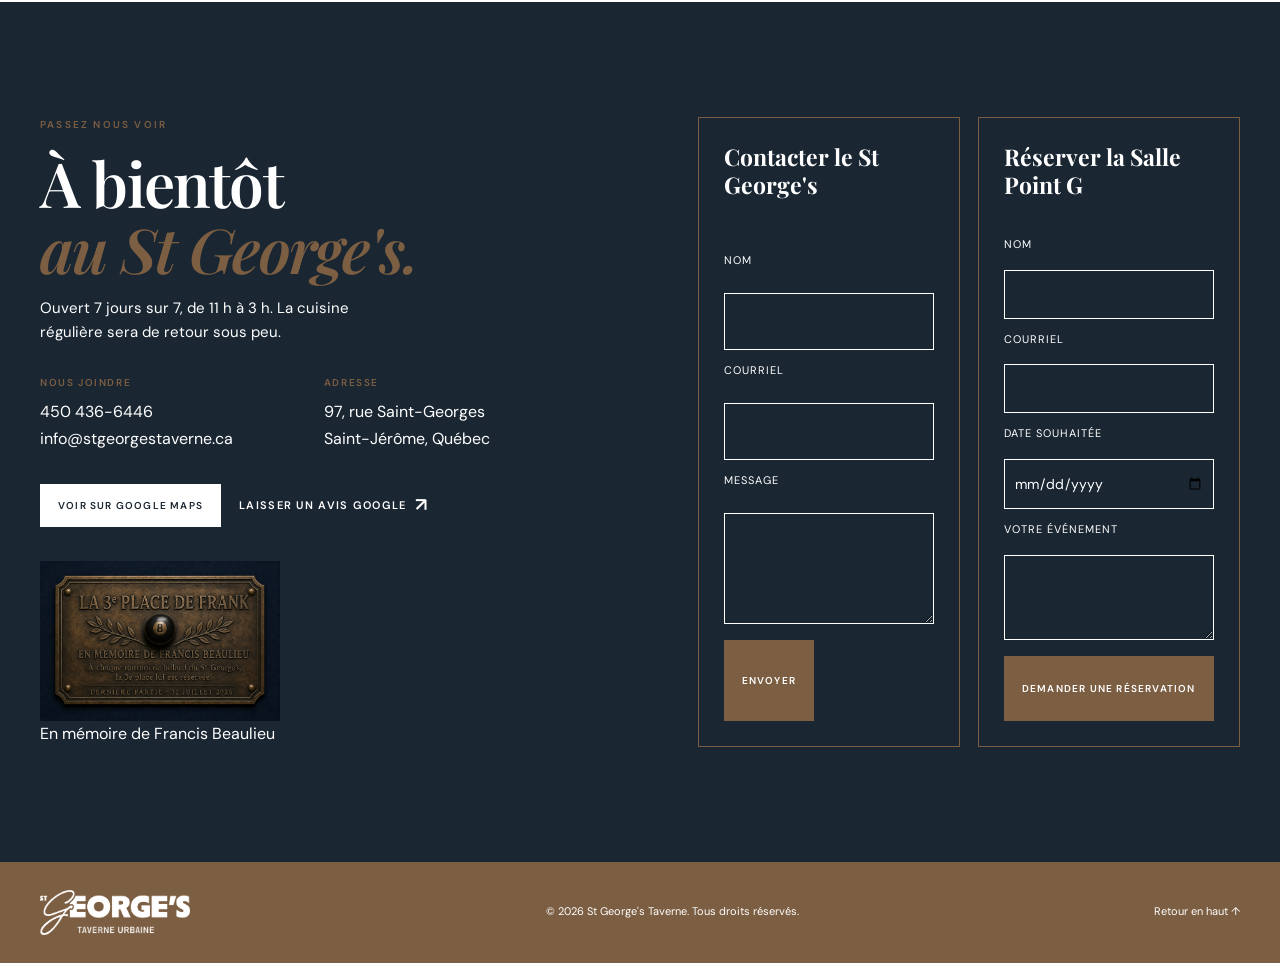
==== commit a6fc4a9a: "Update Tuesday promotion and Point G events and navigation" ====
--- a/index.html
+++ b/index.html
@@ -65,7 +65,7 @@
         </a>
         <button class="nav-toggle" type="button" aria-expanded="false" aria-controls="nav-links"><span></span><span></span><span></span><span class="sr-only">Ouvrir le menu</span></button>
         <div class="nav-links" id="nav-links">
-          <a href="#histoire">À propos</a><a href="/carte">Carte</a><a href="#evenements">Événement</a><a href="/salle-privee">Salle privée</a><a href="#contact">Contact</a>
+          <a href="#histoire">À propos</a><a href="/carte">Carte</a><a href="#evenements">Événement</a><a href="https://sallepointg.ca">Salle privée</a><a href="#contact">Contact</a>
           <a class="button button-small" href="https://www.google.com/maps/search/?api=1&query=97+rue+Saint-Georges,+Saint-Jérôme,+QC" target="_blank" rel="noreferrer">Nous trouver</a>
         </div>
       </nav>
@@ -100,7 +100,7 @@
         </div>
       </section>
 
-      <section class="events section" id="evenements"><div class="container"><div class="section-heading"><div><p class="eyebrow">Toute la semaine</p><h2>Karaoké, événements<br /><em>et soirées mémorables.</em></h2></div><p>Des rendez-vous pour chanter, rire, jouer et se retrouver dans l’ambiance conviviale du St George's. <a class="text-link dark" href="/karaoke-saint-jerome">Découvrir nos soirées karaoké <span>→</span></a></p></div><div class="program-grid"><div class="program-block"><p class="eyebrow">Bar principal</p><div class="event-list"><article><p>Lundi</p><h3>Lundi de la fût</h3><span>Spéciale sur la bière en fût</span></article><article><p>Mardi</p><h3>Hot-dog à 1 $</h3><span>Un classique du mardi</span></article><article><p>Mercredi</p><h3>Karaoké animé par Luc Collerette</h3><span>Nord Musique · Dès 13 h : tournoi de golf-billard</span></article><article><p>Jeudi</p><h3>Ladies Night</h3><span>Drinks en promotion, différents chaque semaine</span></article><article><p>Vendredi</p><h3>Party à thèmes</h3><span>Tournoi de billard dès 12 h 30</span></article><article><p>Samedi</p><h3>Karaoké libre-service</h3><span>Tous les samedis</span></article></div></div><div class="program-block point-g"><p class="eyebrow">Événements · Salle Point G</p><div class="event-list"><article><p>Tous les mardis</p><h3>Danse en ligne country</h3><span>Au deuxième étage, à la Salle Point G</span></article><article><p>Un jeudi sur deux</p><h3>Soirée d’impro</h3><span>Une soirée de rires et d’improvisation</span></article><article><p>1er octobre 2026</p><h3>Soirée humour Point G</h3><span>Animée par Will Murphy · de retour le 1er octobre</span><a class="event-ticket-link" href="https://sallepointg.ca/evenements/soireehumourpointg011026">Réserver mes billets →</a></article></div><a class="text-link dark" href="/salle-privee">Découvrir la Salle Point G <span>→</span></a></div></div><div class="social-links"><a class="button" href="https://www.facebook.com/p/St-Georges-taverne-urbaine-61566446579908/" target="_blank" rel="noreferrer">Facebook</a><a class="button button-outline dark-outline" href="https://www.instagram.com/stgeorges_taverne_urbaine/" target="_blank" rel="noreferrer">Instagram</a></div></div></section>
+      <section class="events section" id="evenements"><div class="container"><div class="section-heading"><div><p class="eyebrow">Toute la semaine</p><h2>Karaoké, événements<br /><em>et soirées mémorables.</em></h2></div><p>Des rendez-vous pour chanter, rire, jouer et se retrouver dans l’ambiance conviviale du St George's. <a class="text-link dark" href="/karaoke-saint-jerome">Découvrir nos soirées karaoké <span>→</span></a></p></div><div class="program-grid"><div class="program-block"><p class="eyebrow">Bar principal</p><div class="event-list"><article><p>Lundi</p><h3>Lundi de la fût</h3><span>Spéciale sur la bière en fût</span></article><article><p>Mardi · Promo de soir</p><h3>Amaretto Sour de Cath</h3><span>Les meilleurs en ville !</span></article><article><p>Mercredi</p><h3>Karaoké animé par Luc Collerette</h3><span>Nord Musique · Dès 13 h : tournoi de golf-billard</span></article><article><p>Jeudi</p><h3>Ladies Night</h3><span>Drinks en promotion, différents chaque semaine</span></article><article><p>Vendredi</p><h3>Party à thèmes</h3><span>Tournoi de billard dès 12 h 30</span></article><article><p>Samedi</p><h3>Karaoké libre-service</h3><span>Tous les samedis</span></article></div></div><div class="program-block point-g"><p class="eyebrow">Événements · Salle Point G</p><div class="event-list"><article><p>Mardi · À venir</p><h3>Soirée d’impro ligue féminine</h3><span>À la Salle Point G</span></article><article><p>Un jeudi sur deux</p><h3>Soirée d’impro</h3><span>Une soirée de rires et d’improvisation</span></article><article><p>UN JEUDI SUR DEUX</p><h3>Soirée humour Point G</h3><span>Animée par Will Murphy</span><a class="event-ticket-link" href="https://sallepointg.ca/evenements/soireehumourpointg011026">Réserver mes billets →</a></article></div><a class="text-link dark" href="/salle-privee">Découvrir la Salle Point G <span>→</span></a></div></div><div class="social-links"><a class="button" href="https://www.facebook.com/p/St-Georges-taverne-urbaine-61566446579908/" target="_blank" rel="noreferrer">Facebook</a><a class="button button-outline dark-outline" href="https://www.instagram.com/stgeorges_taverne_urbaine/" target="_blank" rel="noreferrer">Instagram</a></div></div></section>
 
       <section class="features" id="billard"><div class="feature feature-billiard"><div><p class="eyebrow">Billard à Saint-Jérôme</p><h2>Le billard,<br /><em>version St George's.</em></h2><p>Tables de billard, jeux et ambiance sans prétention : l’endroit parfait pour jouer entre amis et laisser le temps filer.</p><p class="feature-detail">Mercredi · Golf-billard à 13 h<br />Vendredi · Tournoi de billard à 12 h 30</p><a class="text-link" href="/billard-saint-jerome">Découvrir le billard au St George's <span>→</span></a></div></div><div class="feature feature-room" id="location-salle"><div><p class="eyebrow">Au 2e étage · Salle Point G</p><h2>Votre monde,<br /><em>votre soirée.</em></h2><p>Notre Salle Point G est une salle privée pouvant accueillir jusqu’à 70 personnes, parfaite pour vos événements corporatifs ou festifs.</p><p>Profitez de 3 écrans de 65”, d’un système de son professionnel, d’un service de bar complet et de notre chef propriétaire, qui concoctera un menu sur mesure selon vos goûts.</p><a class="text-link" href="/salle-privee">En savoir plus sur la salle privée <span>→</span></a></div></div></section>
 
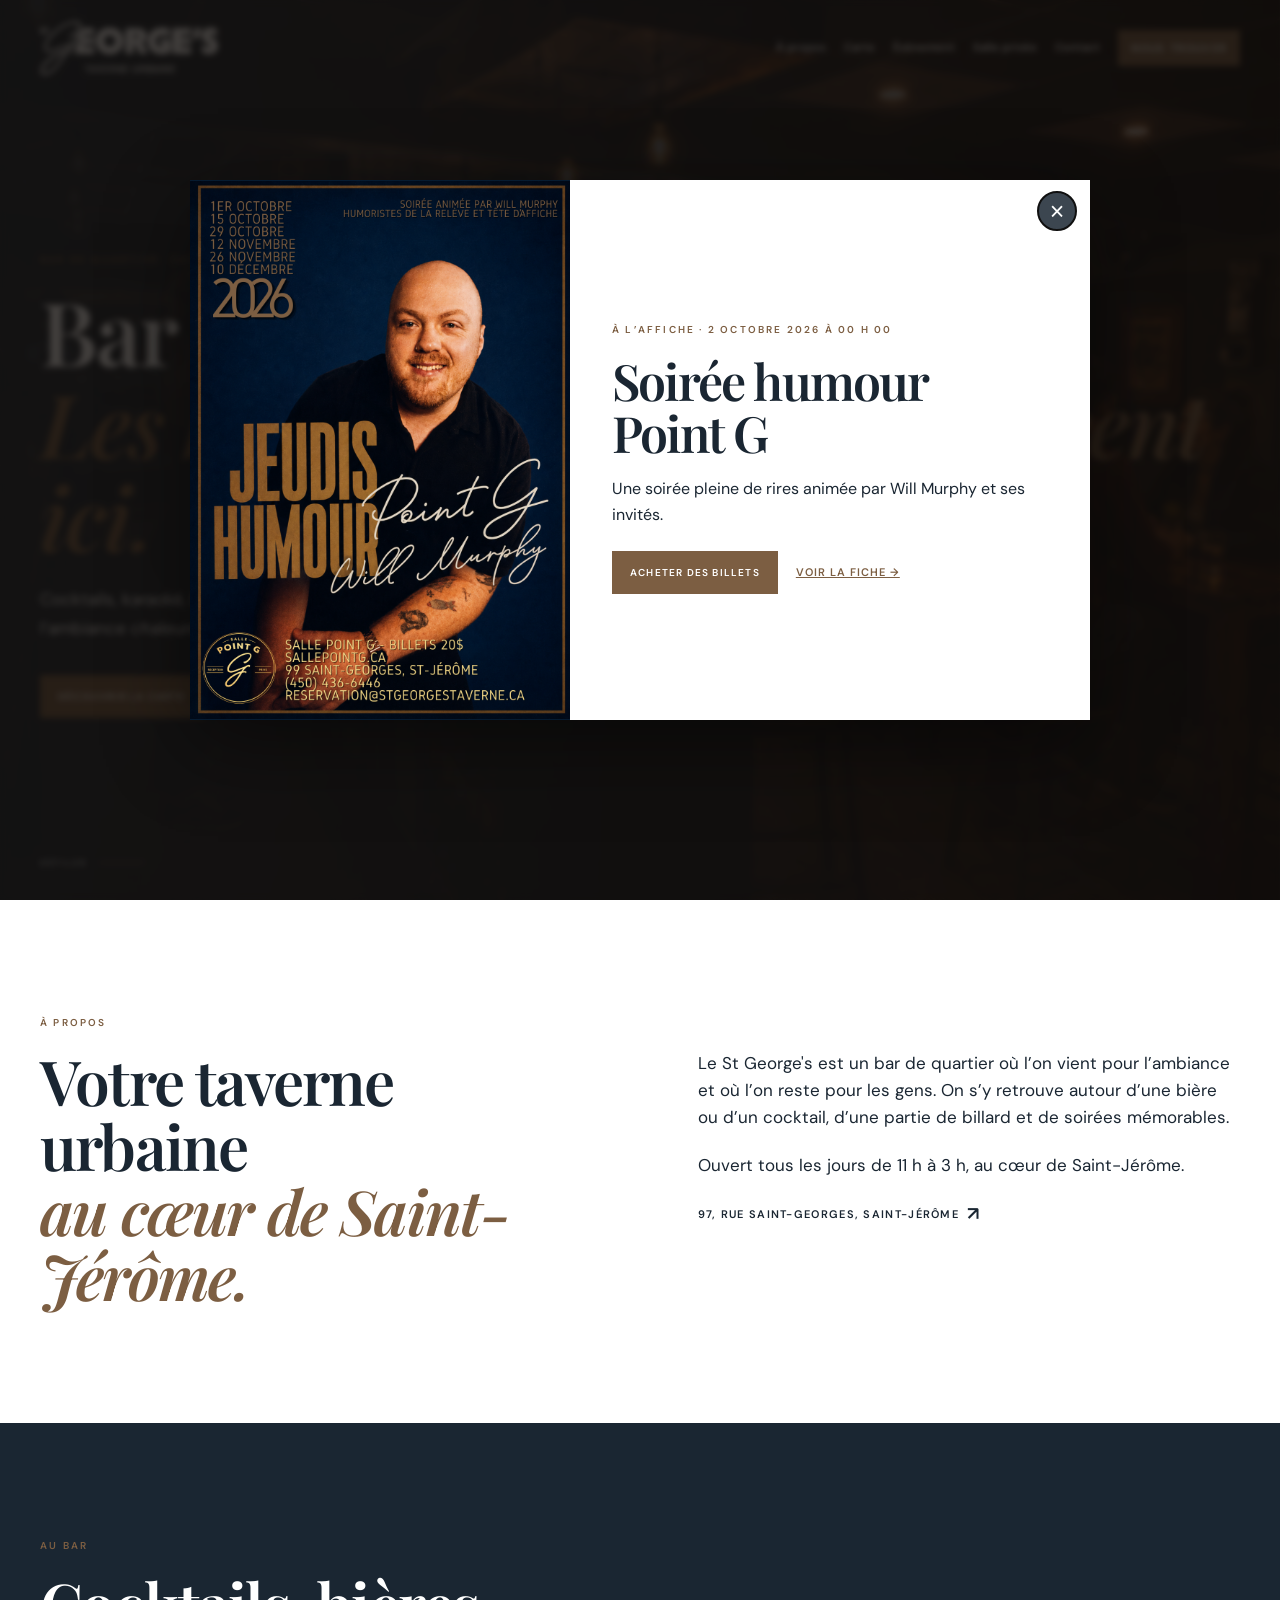
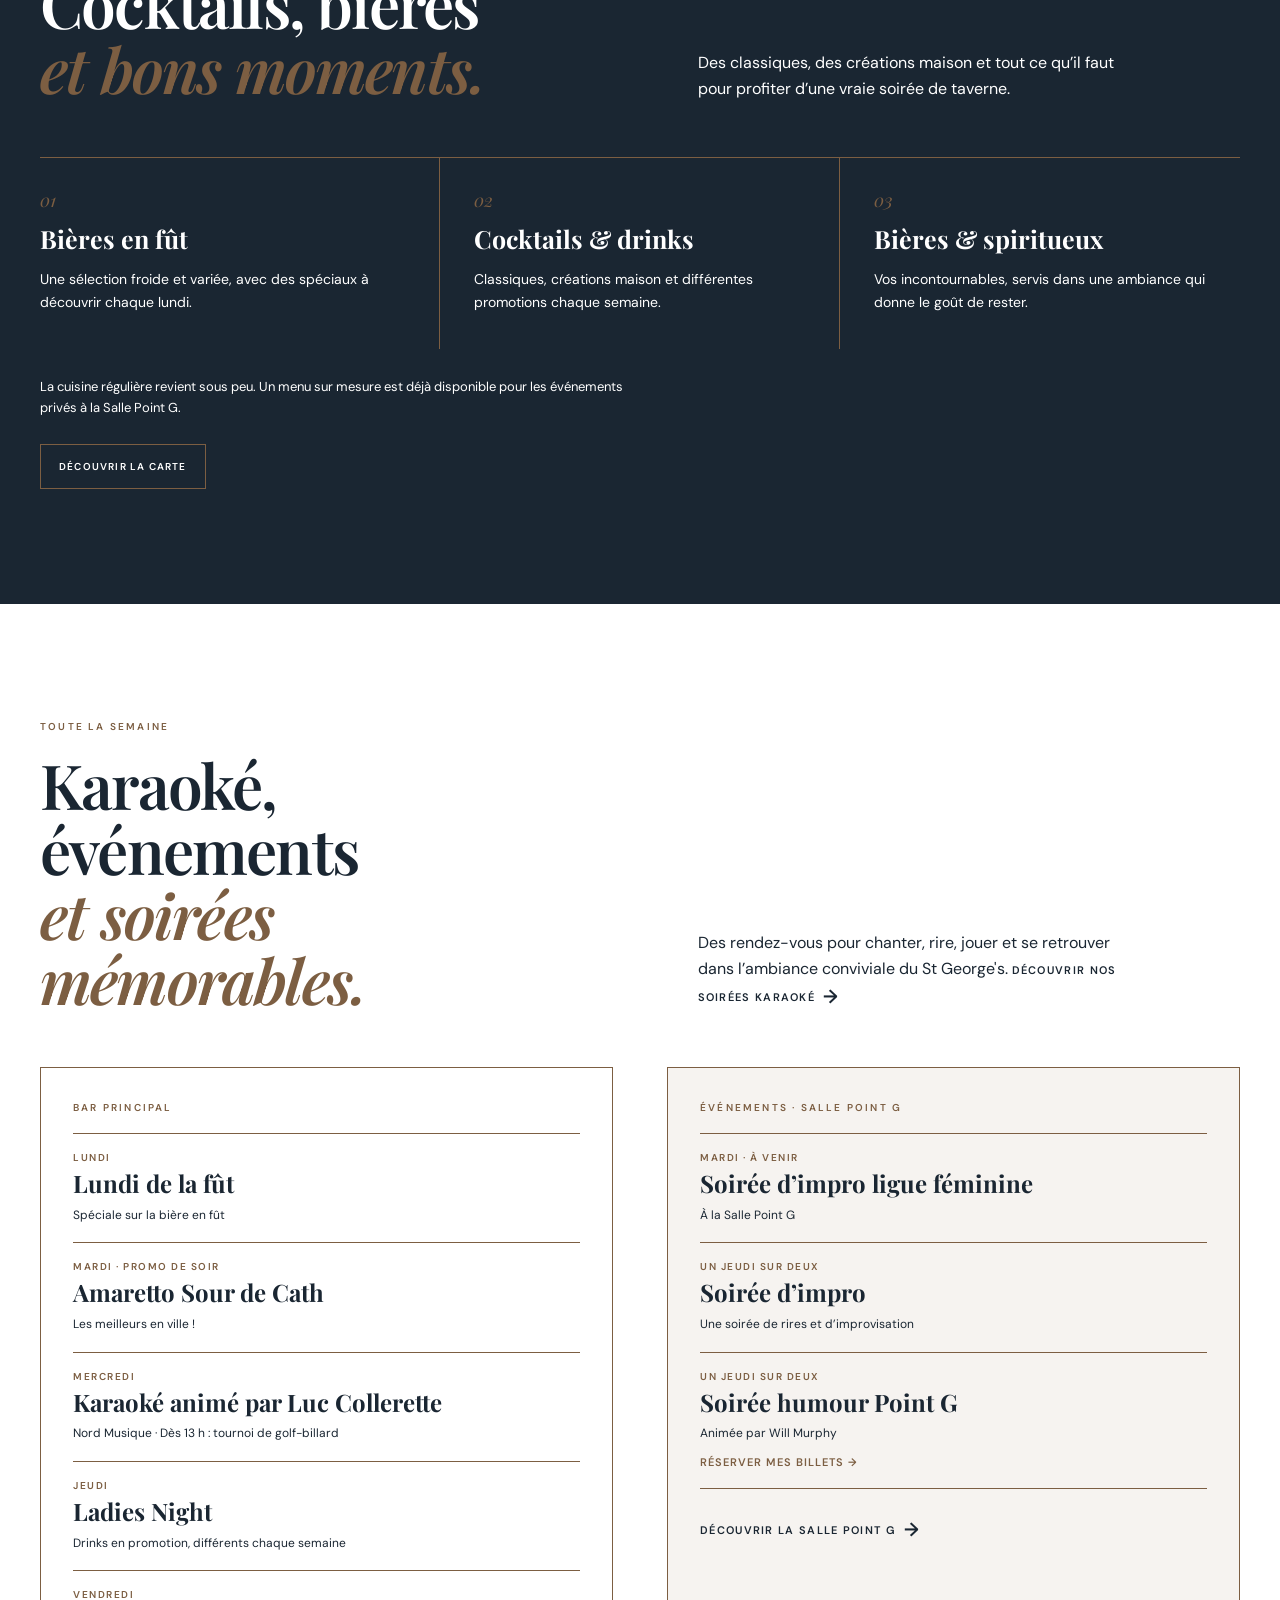
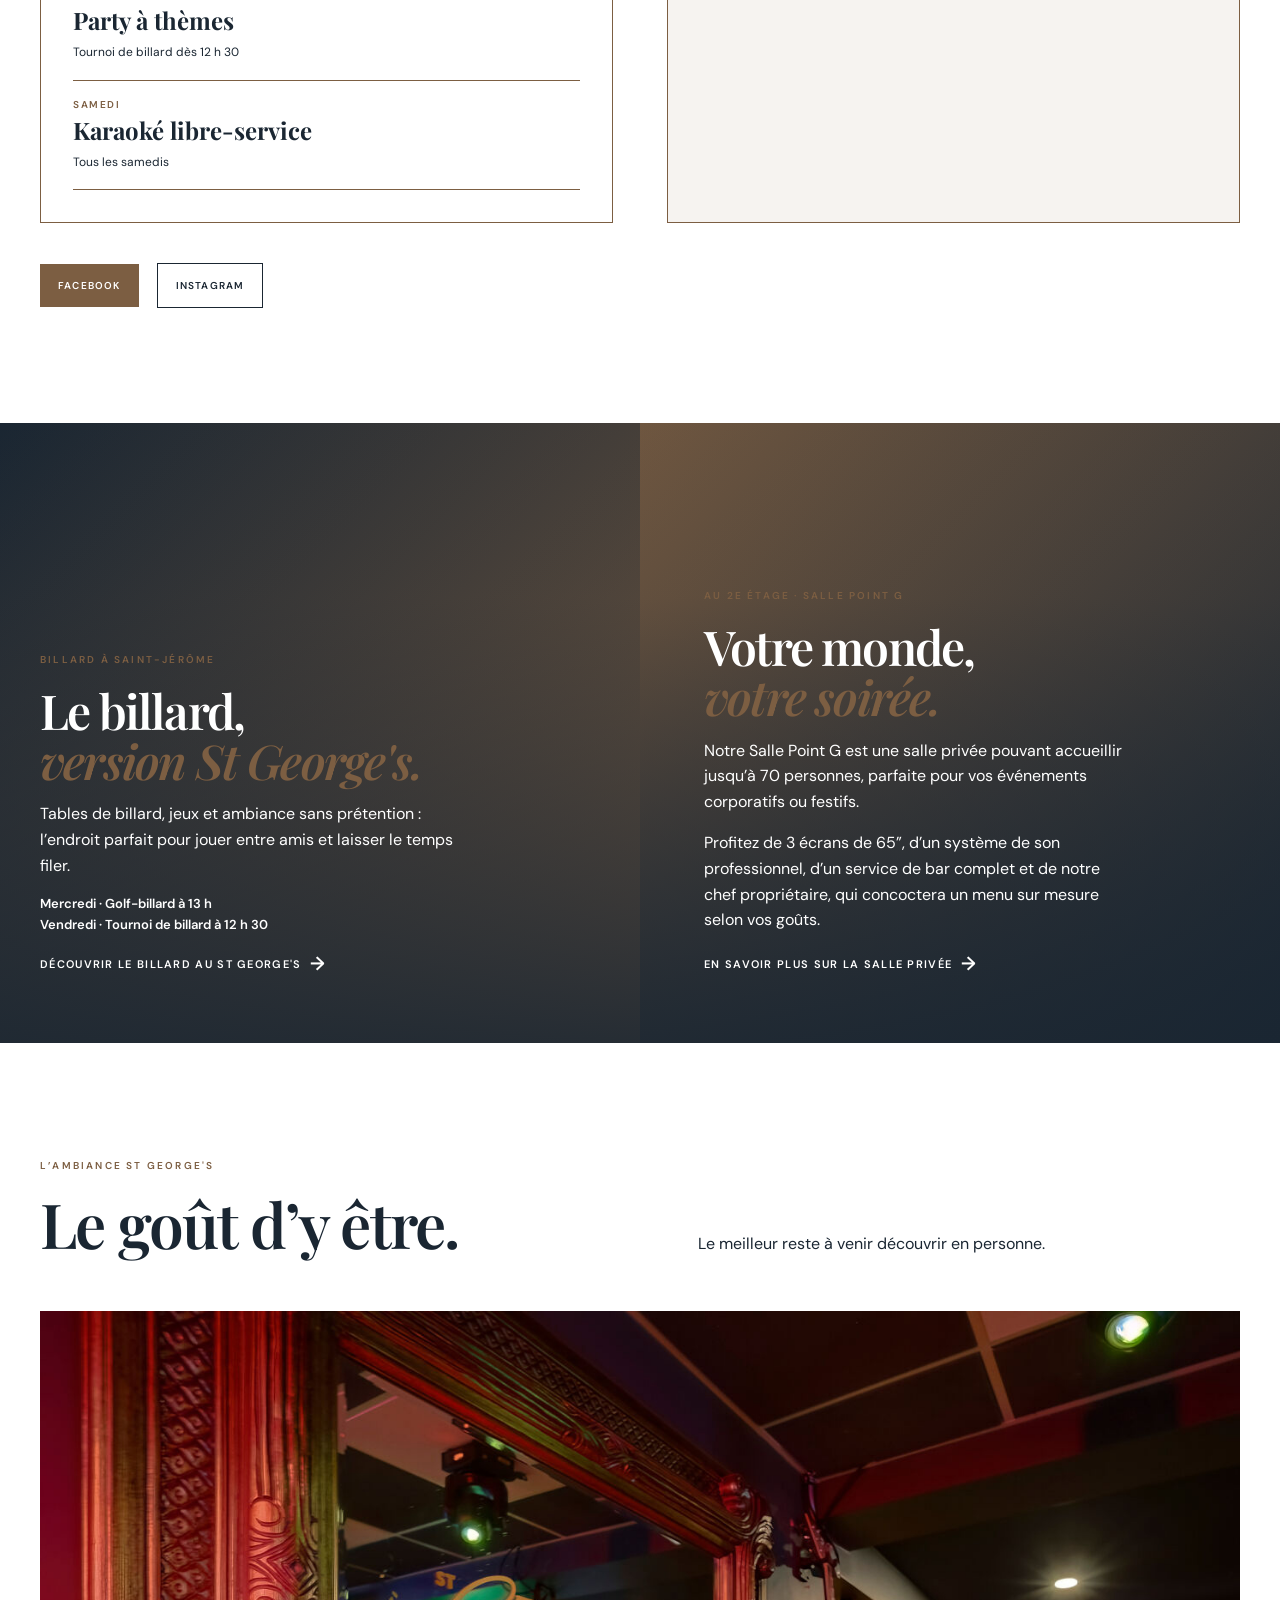
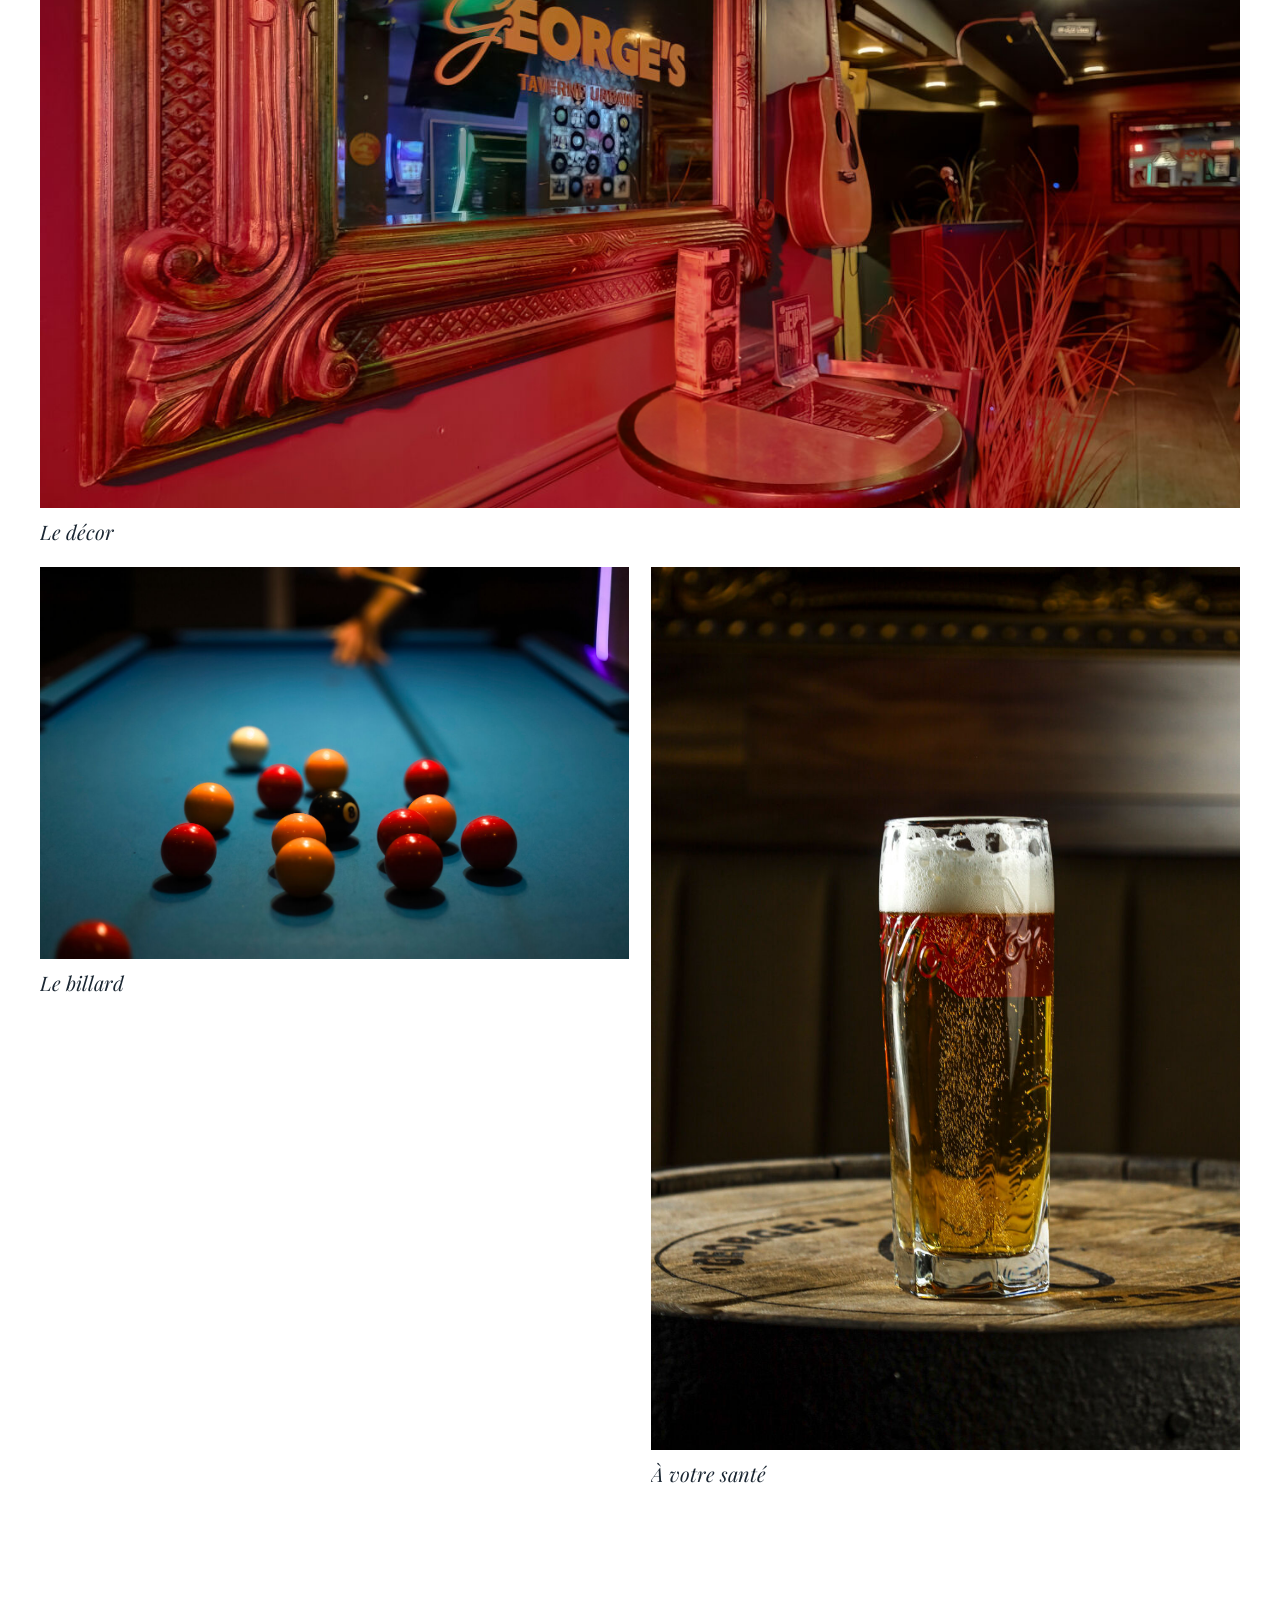
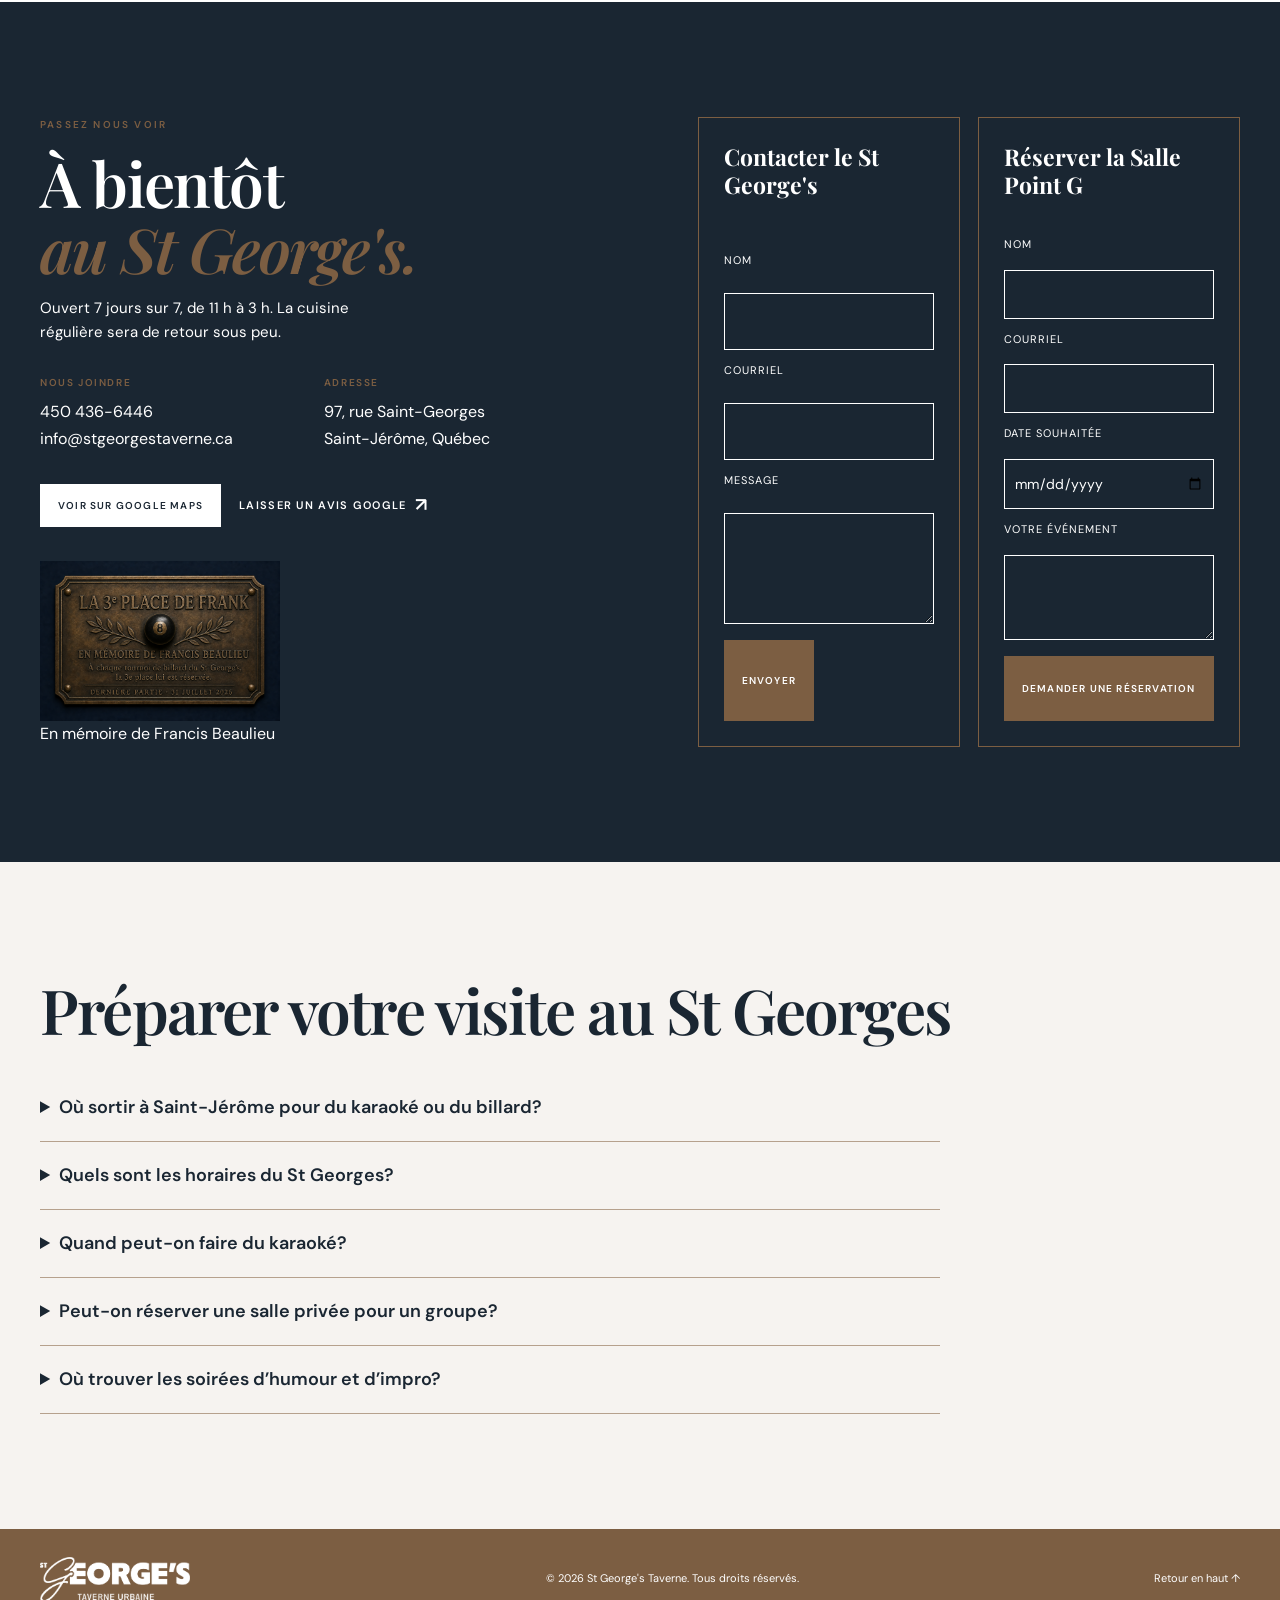
==== commit 3c9f2fff: "Add practical local search FAQs and clarify Point G venue identity" ====
--- a/index.html
+++ b/index.html
@@ -55,7 +55,8 @@
         ]
       }
     </script>
-  </head>
+  <script type="application/ld+json">{"@context": "https://schema.org", "@type": "FAQPage", "mainEntity": [{"@type": "Question", "name": "Où sortir à Saint-Jérôme pour du karaoké ou du billard?", "acceptedAnswer": {"@type": "Answer", "text": "Le St George’s Taverne Urbaine propose du karaoké, des tables de billard, des cocktails et des événements au 97, rue Saint-Georges, à Saint-Jérôme. Consultez la programmation de la semaine pour choisir votre sortie."}}, {"@type": "Question", "name": "Quels sont les horaires du St Georges?", "acceptedAnswer": {"@type": "Answer", "text": "Le bar est ouvert tous les jours, de 11 h à 3 h. Pour confirmer une activité ou un horaire spécial, appelez le 450 436-6446."}}, {"@type": "Question", "name": "Quand peut-on faire du karaoké?", "acceptedAnswer": {"@type": "Answer", "text": "La programmation régulière présente le karaoké animé par Luc Collerette le mercredi et le karaoké libre-service le samedi. Consultez notre page karaoké et les annonces de la semaine avant de vous déplacer."}}, {"@type": "Question", "name": "Peut-on réserver une salle privée pour un groupe?", "acceptedAnswer": {"@type": "Answer", "text": "Oui. La Salle Point G, au deuxième étage avec son entrée au 99, rue Saint-Georges, accueille jusqu’à 70 personnes pour des anniversaires, partys de bureau et événements privés. Le bar St Georges se trouve au 97."}}, {"@type": "Question", "name": "Où trouver les soirées d’humour et d’impro?", "acceptedAnswer": {"@type": "Answer", "text": "Ces événements se déroulent à la Salle Point G. Consultez les événements et la billetterie de Point G pour les dates confirmées et les réservations."}}]}</script>
+</head>
   <body>
     <a class="skip-link" href="#contenu">Aller au contenu</a>
     <header class="site-header" id="top">
@@ -107,7 +108,8 @@
       <section class="gallery section" id="galerie"><div class="container"><div class="section-heading"><div><p class="eyebrow">L’ambiance St George's</p><h2>Le goût d’y être.</h2></div><p>Le meilleur reste à venir découvrir en personne.</p></div><div class="gallery-grid"><figure class="gallery-card tall"><img src="assets/ambiance-decor.jpg" alt="Décor et miroir du St George's" /><figcaption>Le décor</figcaption></figure><figure class="gallery-card food"><img src="assets/ambiance-billard.jpg" alt="Table de billard du St George's" /><figcaption>Le billard</figcaption></figure><figure class="gallery-card friends"><img src="assets/ambiance-biere.jpg" alt="Bière servie au St George's" /><figcaption>À votre santé</figcaption></figure></div></div></section>
 
       <section class="contact section" id="contact"><div class="container"><div class="contact-grid"><div><p class="eyebrow">Passez nous voir</p><h2>À bientôt<br /><em>au St George's.</em></h2><p class="contact-note">Ouvert 7 jours sur 7, de 11 h à 3 h. La cuisine régulière sera de retour sous peu.</p><div class="contact-details"><div><h3>Nous joindre</h3><a href="tel:+14504366446">450 436-6446</a><a href="mailto:info@stgeorgestaverne.ca">info@stgeorgestaverne.ca</a></div><div><h3>Adresse</h3><p>97, rue Saint-Georges<br />Saint-Jérôme, Québec</p></div></div><div class="social-links"><a class="button button-light" href="https://www.google.com/maps/search/?api=1&query=97+rue+Saint-Georges,+Saint-Jérôme,+QC" target="_blank" rel="noreferrer">Voir sur Google Maps</a><a class="text-link" href="https://g.page/r/CQ06RSkcrEW6EAI/review" target="_blank" rel="noreferrer">Laisser un avis Google <span>↗</span></a></div><figure class="frank-plaque" style="width:min(240px,70vw);margin:34px 0 0"><a style="display:block" href="https://www.facebook.com/share/p/198yFSubGu/" target="_blank" rel="noreferrer" aria-label="Lire l'hommage à Francis Beaulieu sur Facebook"><img style="display:block;max-width:100%;height:auto" src="assets/plaque-francis-beaulieu.png" alt="Plaque commémorative : La 3e place de Frank, en mémoire de Francis Beaulieu" /></a><figcaption>En mémoire de Francis Beaulieu</figcaption></figure></div><div class="forms"><form class="contact-form" action="https://formsubmit.co/info@stgeorgestaverne.ca" method="POST"><input type="hidden" name="_subject" value="Message depuis le site St George's" /><input type="hidden" name="_template" value="table" /><input type="hidden" name="_captcha" value="true" /><h3>Contacter le St George's</h3><label>Nom<input name="Nom" required /></label><label>Courriel<input name="Courriel" type="email" required /></label><label>Message<textarea name="Message" rows="4" required></textarea></label><button class="button" type="submit">Envoyer</button></form><form class="contact-form" id="reservation" action="https://formsubmit.co/reservation@stgeorgestaverne.ca" method="POST"><input type="hidden" name="_subject" value="Demande de réservation — Salle Point G" /><input type="hidden" name="_template" value="table" /><input type="hidden" name="_captcha" value="true" /><h3>Réserver la Salle Point G</h3><label>Nom<input name="Nom" required /></label><label>Courriel<input name="Courriel" type="email" required /></label><label>Date souhaitée<input name="Date souhaitée" type="date" /></label><label>Votre événement<textarea name="Détails de l’événement" rows="3" required></textarea></label><button class="button" type="submit">Demander une réservation</button></form></div></div></div></section>
-    </main>
+    <section class="section practical-faq" aria-label="Questions fréquentes"><div class="container"><h2>Préparer votre visite au St Georges</h2><div class="faq-list"><details><summary>Où sortir à Saint-Jérôme pour du karaoké ou du billard?</summary><p>Le St George’s Taverne Urbaine propose du karaoké, des tables de billard, des cocktails et des événements au 97, rue Saint-Georges, à Saint-Jérôme. Consultez <a href="#evenements">la programmation de la semaine</a> pour choisir votre sortie.</p></details><details><summary>Quels sont les horaires du St Georges?</summary><p>Le bar est ouvert tous les jours, de 11 h à 3 h. Pour confirmer une activité ou un horaire spécial, appelez le <a href="tel:+14504366446">450 436-6446</a>.</p></details><details><summary>Quand peut-on faire du karaoké?</summary><p>La programmation régulière présente le karaoké animé par Luc Collerette le mercredi et le karaoké libre-service le samedi. Consultez <a href="/karaoke-saint-jerome">notre page karaoké</a> et les annonces de la semaine avant de vous déplacer.</p></details><details><summary>Peut-on réserver une salle privée pour un groupe?</summary><p>Oui. La <a href="https://sallepointg.ca/">Salle Point G</a>, au deuxième étage avec son entrée au 99, rue Saint-Georges, accueille jusqu’à 70 personnes pour des anniversaires, partys de bureau et événements privés. Le bar St Georges se trouve au 97.</p></details><details><summary>Où trouver les soirées d’humour et d’impro?</summary><p>Ces événements se déroulent à la Salle Point G. Consultez <a href="https://sallepointg.ca/evenements">les événements et la billetterie de Point G</a> pour les dates confirmées et les réservations.</p></details></div></div></section>
+</main>
     <footer class="footer"><div class="container"><a class="brand" href="#top"><img class="brand-logo" src="assets/logo-long.png" alt="St George's Taverne Urbaine" /></a><p>© <span id="year"></span> St George's Taverne. Tous droits réservés.</p><a href="#top">Retour en haut ↑</a></div></footer>
     <dialog class="stg-event-popup" id="stg-event-popup" aria-labelledby="stg-popup-title"><button class="stg-popup-close" type="button" aria-label="Fermer la promotion">×</button><div id="stg-popup-content"></div></dialog>
     <script src="https://www.eventbrite.com/static/widgets/eb_widgets.js" defer></script>
--- a/styles.css
+++ b/styles.css
@@ -1 +1,3 @@
 :root{--blue:#1a2632;--wood:#7c5e42;--white:#fff;--display:"Playfair Display",Georgia,serif;--body:"DM Sans",Arial,sans-serif}*{box-sizing:border-box}html{scroll-behavior:smooth}body{margin:0;background:var(--white);color:var(--blue);font-family:var(--body);line-height:1.6}.container{width:min(1200px,calc(100% - 48px));margin:auto}.skip-link{position:absolute;left:-999px}.skip-link:focus{left:10px;top:10px;z-index:9;background:#fff;padding:10px}.site-header{position:absolute;z-index:5;width:100%;color:#fff}.nav{height:96px;display:flex;align-items:center;justify-content:space-between;gap:20px}.brand{display:flex;align-items:center;text-decoration:none}.brand-logo{display:block;width:178px;height:auto;filter:brightness(0) invert(1)}.nav-links{display:flex;gap:18px;align-items:center}.nav-links a{color:inherit;text-decoration:none;font-size:11px;font-weight:600;white-space:nowrap}.nav-links>a:not(.button):hover{color:var(--wood)}.button{display:inline-block;border:0;background:var(--wood);color:#fff;text-decoration:none;text-transform:uppercase;letter-spacing:1.2px;font:600 10px var(--body);padding:15px 18px;cursor:pointer;transition:.2s}.button:hover{background:#fff;color:var(--blue);transform:translateY(-2px)}.button-small{padding:11px 13px}.button-outline{border:1px solid var(--wood);background:transparent}.button-outline:hover{background:var(--wood);color:#fff}.button-light{background:#fff;color:var(--blue)}.nav-toggle{display:none}.hero{min-height:720px;height:100svh;max-height:930px;position:relative;color:#fff;background:url("assets/hero-taverne.png") center/cover no-repeat;display:flex;align-items:center}.hero-overlay{position:absolute;inset:0;background:linear-gradient(90deg,rgba(26,38,50,.94),rgba(26,38,50,.61) 44%,rgba(26,38,50,.15))}.hero-content{position:relative;padding-top:70px}.eyebrow{font-size:10px;letter-spacing:2.2px;text-transform:uppercase;font-weight:600;color:var(--wood);margin:0 0 17px}.hero h1,h2{font-family:var(--display);font-weight:600;line-height:1.05;letter-spacing:-1.8px}.hero h1{font-size:clamp(50px,7vw,88px);margin:0 0 23px}.hero h1 em,h2 em{color:var(--wood)}.hero-copy{width:min(420px,100%);font-size:17px;line-height:1.7;margin:0 0 32px}.hero-actions,.social-links{display:flex;gap:18px;align-items:center;flex-wrap:wrap}.text-link{color:#fff;text-transform:uppercase;letter-spacing:1.3px;font-size:11px;font-weight:600;text-decoration:none}.text-link span{font-size:19px;vertical-align:-2px;margin-left:4px;transition:.2s}.text-link:hover span{margin-left:10px}.dark{color:var(--blue)}.scroll-cue{position:absolute;bottom:30px;left:max(24px,calc((100vw - 1200px)/2));color:#fff;text-decoration:none;text-transform:uppercase;font-size:9px;letter-spacing:2px;display:flex;align-items:center;gap:12px}.scroll-cue span{width:45px;height:1px;background:var(--wood)}.section{padding:115px 0}h2{font-size:clamp(40px,5vw,62px);margin:0}h3{font-family:var(--display);font-size:25px;line-height:1.2;margin:10px 0}.two-col,.section-heading,.contact-grid{display:grid;grid-template-columns:1fr 1fr;gap:9vw}.intro-copy{padding-top:35px;font-size:17px}.intro-copy p{margin:0 0 20px}.menu-section{background:var(--blue);color:#fff}.section-heading{align-items:end;margin-bottom:55px}.section-heading>p{margin:0;max-width:420px}.menu-grid{display:grid;grid-template-columns:repeat(3,1fr);border-top:1px solid var(--wood);margin-bottom:28px}.menu-grid article{padding:30px 34px 22px 0;border-right:1px solid var(--wood)}.menu-grid article+article{padding-left:34px}.menu-grid article:last-child{border:0}.menu-number{font:italic 18px var(--display);color:var(--wood)}.menu-grid h3,.menu-grid p{color:#fff}.menu-grid p{font-size:14px}.menu-note{max-width:590px;font-size:13px;margin:0 0 25px;color:#fff}.events{background:#fff}.program-grid{display:grid;grid-template-columns:1fr 1fr;gap:54px}.program-block{padding:32px;border:1px solid var(--wood)}.point-g{background:#f6f3f0}.event-list{border-top:1px solid var(--wood)}.event-list article{padding:16px 0;border-bottom:1px solid var(--wood);position:relative}.event-list p{font-size:10px;text-transform:uppercase;letter-spacing:1.5px;color:var(--wood);font-weight:600;margin:0}.event-list h3{font-size:24px;margin:3px 0}.event-list span{font-size:12px;color:var(--blue)}.program-block .text-link{margin-top:26px;display:inline-block}.events .social-links{margin-top:40px}.dark-outline{color:var(--blue);border-color:var(--blue)}.dark-outline:hover{background:var(--blue);color:#fff}.features{display:grid;grid-template-columns:1fr 1fr}.feature{min-height:620px;position:relative;color:#fff;display:flex;align-items:flex-end;padding:64px calc((100% - min(600px,calc(50vw - 24px))));}.feature:before{content:"";position:absolute;inset:0;background:linear-gradient(0deg,rgba(26,38,50,.88),rgba(26,38,50,.14) 72%)}.feature>div{position:relative;max-width:440px}.feature h2{font-size:48px}.feature p:not(.eyebrow){max-width:420px}.feature-detail{font-size:13px;font-weight:600}.feature-billiard{background:linear-gradient(135deg,var(--blue),var(--wood));padding-left:max(24px,calc((100vw - 1200px)/2))}.feature-room{background:linear-gradient(135deg,var(--wood),var(--blue));padding-right:max(24px,calc((100vw - 1200px)/2));padding-left:64px}.gallery{padding-bottom:115px}.gallery-grid{display:grid;grid-template-columns:1.15fr 1fr;grid-template-rows:190px 190px;gap:16px}.gallery-card{position:relative;overflow:hidden;background:linear-gradient(45deg,var(--blue),var(--wood))}.gallery-card:before{content:"";position:absolute;inset:0;background:linear-gradient(0deg,rgba(26,38,50,.65),transparent 60%)}.gallery-card span{position:absolute;bottom:16px;left:18px;color:#fff;font:italic 20px var(--display)}.tall{grid-row:span 2}.food{background:linear-gradient(45deg,var(--wood),var(--blue))}.contact{background:var(--blue);color:#fff}.contact .eyebrow,.contact h2 em,.contact-details h3{color:var(--wood)}.contact-note{max-width:360px;font-size:15px}.contact-details{display:grid;grid-template-columns:1fr 1fr;gap:25px;margin:32px 0}.contact-details h3{font:600 10px var(--body);text-transform:uppercase;letter-spacing:1.6px;margin:0 0 9px}.contact-details p,.contact-details a{display:block;color:#fff;text-decoration:none;margin:0;line-height:1.7}.forms{display:grid;grid-template-columns:1fr 1fr;gap:18px}.contact-form{border:1px solid var(--wood);padding:25px;display:grid;gap:12px}.contact-form h3{font-size:23px;color:#fff;margin:0 0 4px}.contact-form label{font-size:11px;text-transform:uppercase;letter-spacing:1px;color:#fff;display:grid;gap:5px}.contact-form input,.contact-form textarea{width:100%;border:1px solid #fff;background:transparent;color:#fff;padding:9px;font:14px var(--body);resize:vertical}.contact-form button{justify-self:start;margin-top:4px}.footer{background:var(--wood);color:#fff;padding:28px 0}.footer .container{display:flex;align-items:center;justify-content:space-between;gap:25px}.footer .brand-logo{width:150px}.footer p,.footer a:not(.brand){font-size:11px;color:#fff;text-decoration:none;margin:0}.sr-only{position:absolute;width:1px;height:1px;clip:rect(0,0,0,0);overflow:hidden}@media(max-width:1050px){.nav-links{gap:10px}.nav-links a{font-size:10px}.brand-logo{width:150px}}@media(max-width:760px){.container{width:min(100% - 40px,600px)}.nav{height:78px}.brand-logo{width:145px}.nav-toggle{display:flex;flex-direction:column;gap:5px;border:0;background:none;color:#fff;padding:8px}.nav-toggle span:not(.sr-only){display:block;width:24px;height:1px;background:currentColor}.nav-links{display:none;position:absolute;top:78px;left:0;width:100%;padding:23px 20px 27px;background:var(--blue);flex-direction:column;align-items:flex-start;gap:20px}.nav-links.is-open{display:flex}.nav-links .button{width:100%;text-align:center}.hero{min-height:650px}.hero h1{letter-spacing:-1px}.hero-copy{font-size:15px}.scroll-cue{left:20px}.section{padding:78px 0}.two-col,.section-heading,.contact-grid,.program-grid,.forms{grid-template-columns:1fr;gap:25px}.intro-copy{padding-top:0;font-size:16px}.section-heading{margin-bottom:35px}.menu-grid{grid-template-columns:1fr}.menu-grid article,.menu-grid article+article{padding:22px 0;border-right:0;border-bottom:1px solid var(--wood)}.program-block{padding:24px}.features{grid-template-columns:1fr}.feature{min-height:520px;padding:50px 20px}.feature h2{font-size:42px}.gallery-grid{grid-template-columns:1fr;grid-template-rows:250px 160px 160px}.tall{grid-row:auto}.footer .container{align-items:flex-start;flex-direction:column;gap:16px}}
+
+.practical-faq{background:#f6f3f0;color:#1a2632}.practical-faq h2{margin-bottom:32px}.faq-list{max-width:900px}.faq-list details{border-bottom:1px solid #b6a18d;padding:20px 0}.faq-list summary{cursor:pointer;font-weight:600;font-size:18px;line-height:1.5}.faq-list p{max-width:760px;line-height:1.75}.faq-list a{color:inherit;text-decoration:underline}.faq-list summary:focus-visible{outline:2px solid #7c5e42;outline-offset:5px}
